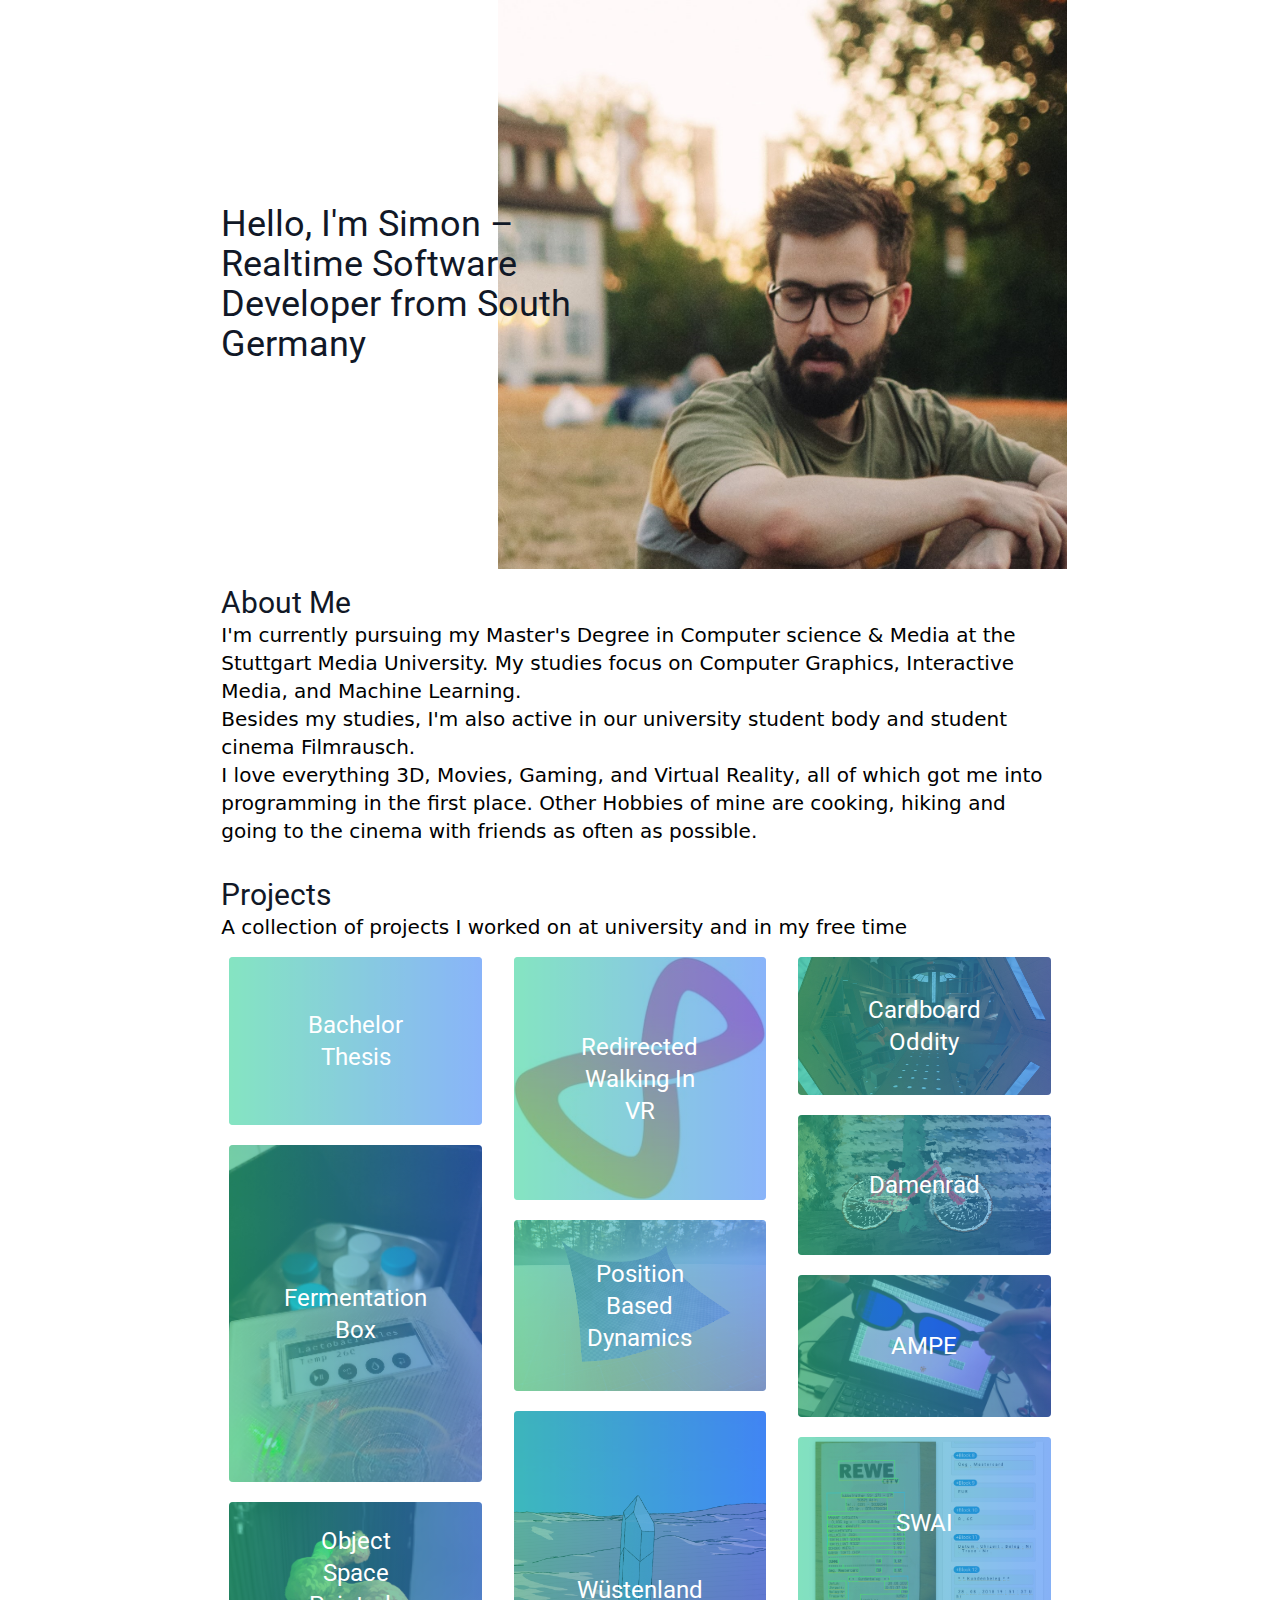
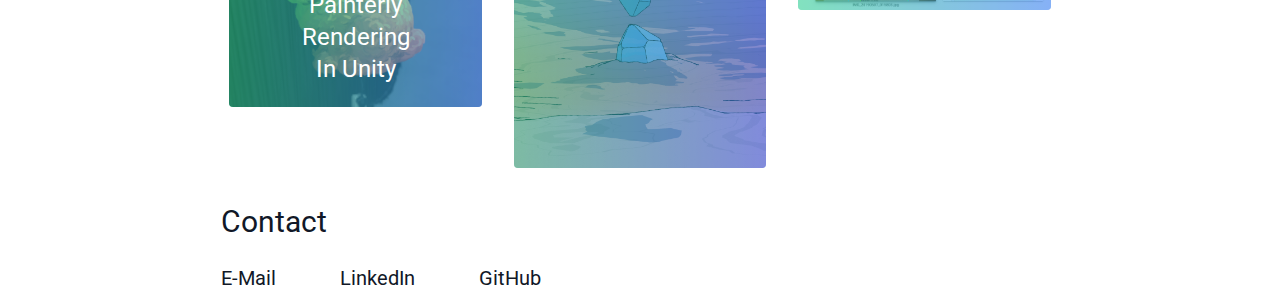
==== index.html @ 24025380 "Update Info" ====
<!DOCTYPE html><html lang=""><head><meta charset="utf-8"><meta http-equiv="X-UA-Compatible" content="IE=edge"><meta name="viewport" content="width=device-width,initial-scale=1"><link rel="icon" href="/favicon.ico"><link href="https://fonts.googleapis.com/css2?family=Roboto:wght@900&display=swap" rel="stylesheet"><title>Simon Haag</title><link href="/css/app.13a3b62d.css" rel="preload" as="style"><link href="/css/chunk-vendors.b22e993e.css" rel="preload" as="style"><link href="/js/app.491be4b0.js" rel="preload" as="script"><link href="/js/chunk-vendors.5cf7c560.js" rel="preload" as="script"><link href="/css/chunk-vendors.b22e993e.css" rel="stylesheet"><link href="/css/app.13a3b62d.css" rel="stylesheet"></head><body class="bg-white"><noscript><strong>I'm sorry but my site doesn't work properly without JavaScript enabled. Please enable it to continue.</strong></noscript><div class="bg-white" id="app"></div><script src="/js/chunk-vendors.5cf7c560.js"></script><script src="/js/app.491be4b0.js"></script></body></html>
---- css/app.13a3b62d.css ----
/*! tailwindcss v2.1.0 | MIT License | https://tailwindcss.com */

/*! modern-normalize v1.0.0 | MIT License | https://github.com/sindresorhus/modern-normalize */:root{-moz-tab-size:4;-o-tab-size:4;tab-size:4}html{line-height:1.15;-webkit-text-size-adjust:100%}body{margin:0;font-family:system-ui,-apple-system,Segoe UI,Roboto,Helvetica,Arial,sans-serif,Apple Color Emoji,Segoe UI Emoji}hr{height:0;color:inherit}abbr[title]{-webkit-text-decoration:underline dotted;text-decoration:underline dotted}b,strong{font-weight:bolder}code,kbd,pre,samp{font-family:ui-monospace,SFMono-Regular,Consolas,Liberation Mono,Menlo,monospace;font-size:1em}small{font-size:80%}sub,sup{font-size:75%;line-height:0;position:relative;vertical-align:baseline}sub{bottom:-.25em}sup{top:-.5em}table{text-indent:0;border-color:inherit}button,input,optgroup,select,textarea{font-family:inherit;font-size:100%;line-height:1.15;margin:0}button,select{text-transform:none}[type=button],button{-webkit-appearance:button}legend{padding:0}progress{vertical-align:baseline}summary{display:list-item}blockquote,dd,dl,figure,h1,h2,h3,h4,h5,h6,hr,p,pre{margin:0}button{background-color:transparent;background-image:none}button:focus{outline:1px dotted;outline:5px auto -webkit-focus-ring-color}fieldset,ol,ul{margin:0;padding:0}ol,ul{list-style:none}html{font-family:ui-sans-serif,system-ui,-apple-system,BlinkMacSystemFont,Segoe UI,Roboto,Helvetica Neue,Arial,Noto Sans,sans-serif,Apple Color Emoji,Segoe UI Emoji,Segoe UI Symbol,Noto Color Emoji;line-height:1.5}body{font-family:inherit;line-height:inherit}*,:after,:before{box-sizing:border-box;border-width:0;border-style:solid;border-color:#e5e7eb}hr{border-top-width:1px}img{border-style:solid}textarea{resize:vertical}input::-moz-placeholder,textarea::-moz-placeholder{opacity:1;color:#9ca3af}input:-ms-input-placeholder,textarea:-ms-input-placeholder{opacity:1;color:#9ca3af}input::placeholder,textarea::placeholder{opacity:1;color:#9ca3af}[role=button],button{cursor:pointer}table{border-collapse:collapse}h1,h2,h3,h4,h5,h6{font-size:inherit;font-weight:inherit}a{color:inherit;text-decoration:inherit}button,input,optgroup,select,textarea{padding:0;line-height:inherit;color:inherit}code,kbd,pre,samp{font-family:ui-monospace,SFMono-Regular,Menlo,Monaco,Consolas,Liberation Mono,Courier New,monospace}audio,canvas,embed,iframe,img,object,svg,video{display:block;vertical-align:middle}img,video{max-width:100%;height:auto}.container{width:100%}@media (min-width:640px){.container{max-width:640px}}@media (min-width:768px){.container{max-width:768px}}@media (min-width:1024px){.container{max-width:1024px}}@media (min-width:1280px){.container{max-width:1280px}}@media (min-width:1536px){.container{max-width:1536px}}.space-x-5>:not([hidden])~:not([hidden]){--tw-space-x-reverse:0;margin-right:calc(1.25rem*var(--tw-space-x-reverse));margin-left:calc(1.25rem*(1 - var(--tw-space-x-reverse)))}.bg-blue-600{--tw-bg-opacity:1;background-color:rgba(37,99,235,var(--tw-bg-opacity))}.bg-gradient-to-r{background-image:linear-gradient(90deg,var(--tw-gradient-stops))}.bg-gradient-to-br{background-image:linear-gradient(to bottom right,var(--tw-gradient-stops))}.from-green-400{--tw-gradient-from:#34d399;--tw-gradient-stops:var(--tw-gradient-from),var(--tw-gradient-to,rgba(52,211,153,0))}.from-blue-900{--tw-gradient-from:#1e3a8a;--tw-gradient-stops:var(--tw-gradient-from),var(--tw-gradient-to,rgba(30,58,138,0))}.to-gray-900{--tw-gradient-to:#111827}.to-blue-500{--tw-gradient-to:#3b82f6}.rounded{border-radius:.25rem}.rounded-md{border-radius:.375rem}.flex{display:flex}.table{display:table}.flex-row{flex-direction:row}.flex-col{flex-direction:column}.flex-wrap{flex-wrap:wrap}.place-content-center{place-content:center}.items-center{align-items:center}.self-center{align-self:center}.flex-1{flex:1 1 0%}.font-robot{font-family:Roboto}.font-medium{font-weight:500}.font-extrabold{font-weight:800}.h-1{height:.25rem}.h-auto{height:auto}.text-xl{font-size:1.25rem;line-height:1.75rem}.text-2xl{font-size:1.5rem;line-height:2rem}.text-3xl{font-size:1.875rem;line-height:2.25rem}.text-4xl{font-size:2.25rem;line-height:2.5rem}.mx-8{margin-left:2rem;margin-right:2rem}.mx-auto{margin-left:auto;margin-right:auto}.mr-8{margin-right:2rem}.mt-auto{margin-top:auto}.-ml-24{margin-left:-6rem}.object-cover{-o-object-fit:cover;object-fit:cover}.opacity-40{opacity:.4}.overflow-hidden{overflow:hidden}.overflow-y-scroll{overflow-y:scroll}.px-1{padding-left:.25rem;padding-right:.25rem}.px-2{padding-left:.5rem;padding-right:.5rem}.py-4{padding-top:1rem;padding-bottom:1rem}.px-4{padding-left:1rem;padding-right:1rem}.px-10{padding-left:2.5rem;padding-right:2.5rem}.py-16{padding-top:4rem;padding-bottom:4rem}.pt-0{padding-top:0}.pb-5{padding-bottom:1.25rem}.pt-6{padding-top:1.5rem}.absolute{position:absolute}.relative{position:relative}.left-0{left:0}.-bottom-1{bottom:-.25rem}*{--tw-shadow:0 0 transparent;--tw-ring-inset:var(--tw-empty,/*!*/ /*!*/);--tw-ring-offset-width:0px;--tw-ring-offset-color:#fff;--tw-ring-color:rgba(59,130,246,0.5);--tw-ring-offset-shadow:0 0 transparent;--tw-ring-shadow:0 0 transparent}.text-left{text-align:left}.text-center{text-align:center}.text-white{--tw-text-opacity:1;color:rgba(255,255,255,var(--tw-text-opacity))}.text-gray-900{--tw-text-opacity:1;color:rgba(17,24,39,var(--tw-text-opacity))}.w-0{width:0}.w-12{width:3rem}.w-4\/5{width:80%}.w-4\/6{width:66.666667%}.w-6\/12{width:50%}.w-full{width:100%}.w-max{width:-webkit-max-content;width:-moz-max-content;width:max-content}.transform{--tw-translate-x:0;--tw-translate-y:0;--tw-rotate:0;--tw-skew-x:0;--tw-skew-y:0;--tw-scale-x:1;--tw-scale-y:1;transform:translateX(var(--tw-translate-x)) translateY(var(--tw-translate-y)) rotate(var(--tw-rotate)) skewX(var(--tw-skew-x)) skewY(var(--tw-skew-y)) scaleX(var(--tw-scale-x)) scaleY(var(--tw-scale-y))}.hover\:scale-101:hover{--tw-scale-x:1.01;--tw-scale-y:1.01}.hover\:-translate-y-0:hover{--tw-translate-y:0px}.hover\:-translate-y-0\.5:hover{--tw-translate-y:-0.125rem}.transition-all{transition-property:all;transition-timing-function:cubic-bezier(.4,0,.2,1);transition-duration:.15s}.transition{transition-property:background-color,border-color,color,fill,stroke,opacity,box-shadow,transform,filter,-webkit-backdrop-filter;transition-property:background-color,border-color,color,fill,stroke,opacity,box-shadow,transform,filter,backdrop-filter;transition-property:background-color,border-color,color,fill,stroke,opacity,box-shadow,transform,filter,backdrop-filter,-webkit-backdrop-filter;transition-timing-function:cubic-bezier(.4,0,.2,1);transition-duration:.15s}.ease-in-out{transition-timing-function:cubic-bezier(.4,0,.2,1)}.duration-300{transition-duration:.3s}@-webkit-keyframes spin{to{transform:rotate(1turn)}}@keyframes spin{to{transform:rotate(1turn)}}@-webkit-keyframes ping{75%,to{transform:scale(2);opacity:0}}@keyframes ping{75%,to{transform:scale(2);opacity:0}}@-webkit-keyframes pulse{50%{opacity:.5}}@keyframes pulse{50%{opacity:.5}}@-webkit-keyframes bounce{0%,to{transform:translateY(-25%);-webkit-animation-timing-function:cubic-bezier(.8,0,1,1);animation-timing-function:cubic-bezier(.8,0,1,1)}50%{transform:none;-webkit-animation-timing-function:cubic-bezier(0,0,.2,1);animation-timing-function:cubic-bezier(0,0,.2,1)}}@keyframes bounce{0%,to{transform:translateY(-25%);-webkit-animation-timing-function:cubic-bezier(.8,0,1,1);animation-timing-function:cubic-bezier(.8,0,1,1)}50%{transform:none;-webkit-animation-timing-function:cubic-bezier(0,0,.2,1);animation-timing-function:cubic-bezier(0,0,.2,1)}}@media (min-width:640px){.sm\:w-2\/3{width:66.666667%}}@media (min-width:768px){.md\:px-10{padding-left:2.5rem;padding-right:2.5rem}.md\:w-3\/6{width:50%}}@media (min-width:1024px){.lg\:px-12{padding-left:3rem;padding-right:3rem}.lg\:w-1\/3{width:33.333333%}}@media (min-width:1280px){.xl\:flex-row{flex-direction:row}.xl\:overflow-hidden{overflow:hidden}.xl\:overflow-y-auto{overflow-y:auto}}.one:hover span:last-child{width:100%}
---- css/app.13a3b62d.css ----
/*! tailwindcss v2.1.0 | MIT License | https://tailwindcss.com */

/*! modern-normalize v1.0.0 | MIT License | https://github.com/sindresorhus/modern-normalize */:root{-moz-tab-size:4;-o-tab-size:4;tab-size:4}html{line-height:1.15;-webkit-text-size-adjust:100%}body{margin:0;font-family:system-ui,-apple-system,Segoe UI,Roboto,Helvetica,Arial,sans-serif,Apple Color Emoji,Segoe UI Emoji}hr{height:0;color:inherit}abbr[title]{-webkit-text-decoration:underline dotted;text-decoration:underline dotted}b,strong{font-weight:bolder}code,kbd,pre,samp{font-family:ui-monospace,SFMono-Regular,Consolas,Liberation Mono,Menlo,monospace;font-size:1em}small{font-size:80%}sub,sup{font-size:75%;line-height:0;position:relative;vertical-align:baseline}sub{bottom:-.25em}sup{top:-.5em}table{text-indent:0;border-color:inherit}button,input,optgroup,select,textarea{font-family:inherit;font-size:100%;line-height:1.15;margin:0}button,select{text-transform:none}[type=button],button{-webkit-appearance:button}legend{padding:0}progress{vertical-align:baseline}summary{display:list-item}blockquote,dd,dl,figure,h1,h2,h3,h4,h5,h6,hr,p,pre{margin:0}button{background-color:transparent;background-image:none}button:focus{outline:1px dotted;outline:5px auto -webkit-focus-ring-color}fieldset,ol,ul{margin:0;padding:0}ol,ul{list-style:none}html{font-family:ui-sans-serif,system-ui,-apple-system,BlinkMacSystemFont,Segoe UI,Roboto,Helvetica Neue,Arial,Noto Sans,sans-serif,Apple Color Emoji,Segoe UI Emoji,Segoe UI Symbol,Noto Color Emoji;line-height:1.5}body{font-family:inherit;line-height:inherit}*,:after,:before{box-sizing:border-box;border-width:0;border-style:solid;border-color:#e5e7eb}hr{border-top-width:1px}img{border-style:solid}textarea{resize:vertical}input::-moz-placeholder,textarea::-moz-placeholder{opacity:1;color:#9ca3af}input:-ms-input-placeholder,textarea:-ms-input-placeholder{opacity:1;color:#9ca3af}input::placeholder,textarea::placeholder{opacity:1;color:#9ca3af}[role=button],button{cursor:pointer}table{border-collapse:collapse}h1,h2,h3,h4,h5,h6{font-size:inherit;font-weight:inherit}a{color:inherit;text-decoration:inherit}button,input,optgroup,select,textarea{padding:0;line-height:inherit;color:inherit}code,kbd,pre,samp{font-family:ui-monospace,SFMono-Regular,Menlo,Monaco,Consolas,Liberation Mono,Courier New,monospace}audio,canvas,embed,iframe,img,object,svg,video{display:block;vertical-align:middle}img,video{max-width:100%;height:auto}.container{width:100%}@media (min-width:640px){.container{max-width:640px}}@media (min-width:768px){.container{max-width:768px}}@media (min-width:1024px){.container{max-width:1024px}}@media (min-width:1280px){.container{max-width:1280px}}@media (min-width:1536px){.container{max-width:1536px}}.space-x-5>:not([hidden])~:not([hidden]){--tw-space-x-reverse:0;margin-right:calc(1.25rem*var(--tw-space-x-reverse));margin-left:calc(1.25rem*(1 - var(--tw-space-x-reverse)))}.bg-blue-600{--tw-bg-opacity:1;background-color:rgba(37,99,235,var(--tw-bg-opacity))}.bg-gradient-to-r{background-image:linear-gradient(90deg,var(--tw-gradient-stops))}.bg-gradient-to-br{background-image:linear-gradient(to bottom right,var(--tw-gradient-stops))}.from-green-400{--tw-gradient-from:#34d399;--tw-gradient-stops:var(--tw-gradient-from),var(--tw-gradient-to,rgba(52,211,153,0))}.from-blue-900{--tw-gradient-from:#1e3a8a;--tw-gradient-stops:var(--tw-gradient-from),var(--tw-gradient-to,rgba(30,58,138,0))}.to-gray-900{--tw-gradient-to:#111827}.to-blue-500{--tw-gradient-to:#3b82f6}.rounded{border-radius:.25rem}.rounded-md{border-radius:.375rem}.flex{display:flex}.table{display:table}.flex-row{flex-direction:row}.flex-col{flex-direction:column}.flex-wrap{flex-wrap:wrap}.place-content-center{place-content:center}.items-center{align-items:center}.self-center{align-self:center}.flex-1{flex:1 1 0%}.font-robot{font-family:Roboto}.font-medium{font-weight:500}.font-extrabold{font-weight:800}.h-1{height:.25rem}.h-auto{height:auto}.text-xl{font-size:1.25rem;line-height:1.75rem}.text-2xl{font-size:1.5rem;line-height:2rem}.text-3xl{font-size:1.875rem;line-height:2.25rem}.text-4xl{font-size:2.25rem;line-height:2.5rem}.mx-8{margin-left:2rem;margin-right:2rem}.mx-auto{margin-left:auto;margin-right:auto}.mr-8{margin-right:2rem}.mt-auto{margin-top:auto}.-ml-24{margin-left:-6rem}.object-cover{-o-object-fit:cover;object-fit:cover}.opacity-40{opacity:.4}.overflow-hidden{overflow:hidden}.overflow-y-scroll{overflow-y:scroll}.px-1{padding-left:.25rem;padding-right:.25rem}.px-2{padding-left:.5rem;padding-right:.5rem}.py-4{padding-top:1rem;padding-bottom:1rem}.px-4{padding-left:1rem;padding-right:1rem}.px-10{padding-left:2.5rem;padding-right:2.5rem}.py-16{padding-top:4rem;padding-bottom:4rem}.pt-0{padding-top:0}.pb-5{padding-bottom:1.25rem}.pt-6{padding-top:1.5rem}.absolute{position:absolute}.relative{position:relative}.left-0{left:0}.-bottom-1{bottom:-.25rem}*{--tw-shadow:0 0 transparent;--tw-ring-inset:var(--tw-empty,/*!*/ /*!*/);--tw-ring-offset-width:0px;--tw-ring-offset-color:#fff;--tw-ring-color:rgba(59,130,246,0.5);--tw-ring-offset-shadow:0 0 transparent;--tw-ring-shadow:0 0 transparent}.text-left{text-align:left}.text-center{text-align:center}.text-white{--tw-text-opacity:1;color:rgba(255,255,255,var(--tw-text-opacity))}.text-gray-900{--tw-text-opacity:1;color:rgba(17,24,39,var(--tw-text-opacity))}.w-0{width:0}.w-12{width:3rem}.w-4\/5{width:80%}.w-4\/6{width:66.666667%}.w-6\/12{width:50%}.w-full{width:100%}.w-max{width:-webkit-max-content;width:-moz-max-content;width:max-content}.transform{--tw-translate-x:0;--tw-translate-y:0;--tw-rotate:0;--tw-skew-x:0;--tw-skew-y:0;--tw-scale-x:1;--tw-scale-y:1;transform:translateX(var(--tw-translate-x)) translateY(var(--tw-translate-y)) rotate(var(--tw-rotate)) skewX(var(--tw-skew-x)) skewY(var(--tw-skew-y)) scaleX(var(--tw-scale-x)) scaleY(var(--tw-scale-y))}.hover\:scale-101:hover{--tw-scale-x:1.01;--tw-scale-y:1.01}.hover\:-translate-y-0:hover{--tw-translate-y:0px}.hover\:-translate-y-0\.5:hover{--tw-translate-y:-0.125rem}.transition-all{transition-property:all;transition-timing-function:cubic-bezier(.4,0,.2,1);transition-duration:.15s}.transition{transition-property:background-color,border-color,color,fill,stroke,opacity,box-shadow,transform,filter,-webkit-backdrop-filter;transition-property:background-color,border-color,color,fill,stroke,opacity,box-shadow,transform,filter,backdrop-filter;transition-property:background-color,border-color,color,fill,stroke,opacity,box-shadow,transform,filter,backdrop-filter,-webkit-backdrop-filter;transition-timing-function:cubic-bezier(.4,0,.2,1);transition-duration:.15s}.ease-in-out{transition-timing-function:cubic-bezier(.4,0,.2,1)}.duration-300{transition-duration:.3s}@-webkit-keyframes spin{to{transform:rotate(1turn)}}@keyframes spin{to{transform:rotate(1turn)}}@-webkit-keyframes ping{75%,to{transform:scale(2);opacity:0}}@keyframes ping{75%,to{transform:scale(2);opacity:0}}@-webkit-keyframes pulse{50%{opacity:.5}}@keyframes pulse{50%{opacity:.5}}@-webkit-keyframes bounce{0%,to{transform:translateY(-25%);-webkit-animation-timing-function:cubic-bezier(.8,0,1,1);animation-timing-function:cubic-bezier(.8,0,1,1)}50%{transform:none;-webkit-animation-timing-function:cubic-bezier(0,0,.2,1);animation-timing-function:cubic-bezier(0,0,.2,1)}}@keyframes bounce{0%,to{transform:translateY(-25%);-webkit-animation-timing-function:cubic-bezier(.8,0,1,1);animation-timing-function:cubic-bezier(.8,0,1,1)}50%{transform:none;-webkit-animation-timing-function:cubic-bezier(0,0,.2,1);animation-timing-function:cubic-bezier(0,0,.2,1)}}@media (min-width:640px){.sm\:w-2\/3{width:66.666667%}}@media (min-width:768px){.md\:px-10{padding-left:2.5rem;padding-right:2.5rem}.md\:w-3\/6{width:50%}}@media (min-width:1024px){.lg\:px-12{padding-left:3rem;padding-right:3rem}.lg\:w-1\/3{width:33.333333%}}@media (min-width:1280px){.xl\:flex-row{flex-direction:row}.xl\:overflow-hidden{overflow:hidden}.xl\:overflow-y-auto{overflow-y:auto}}.one:hover span:last-child{width:100%}
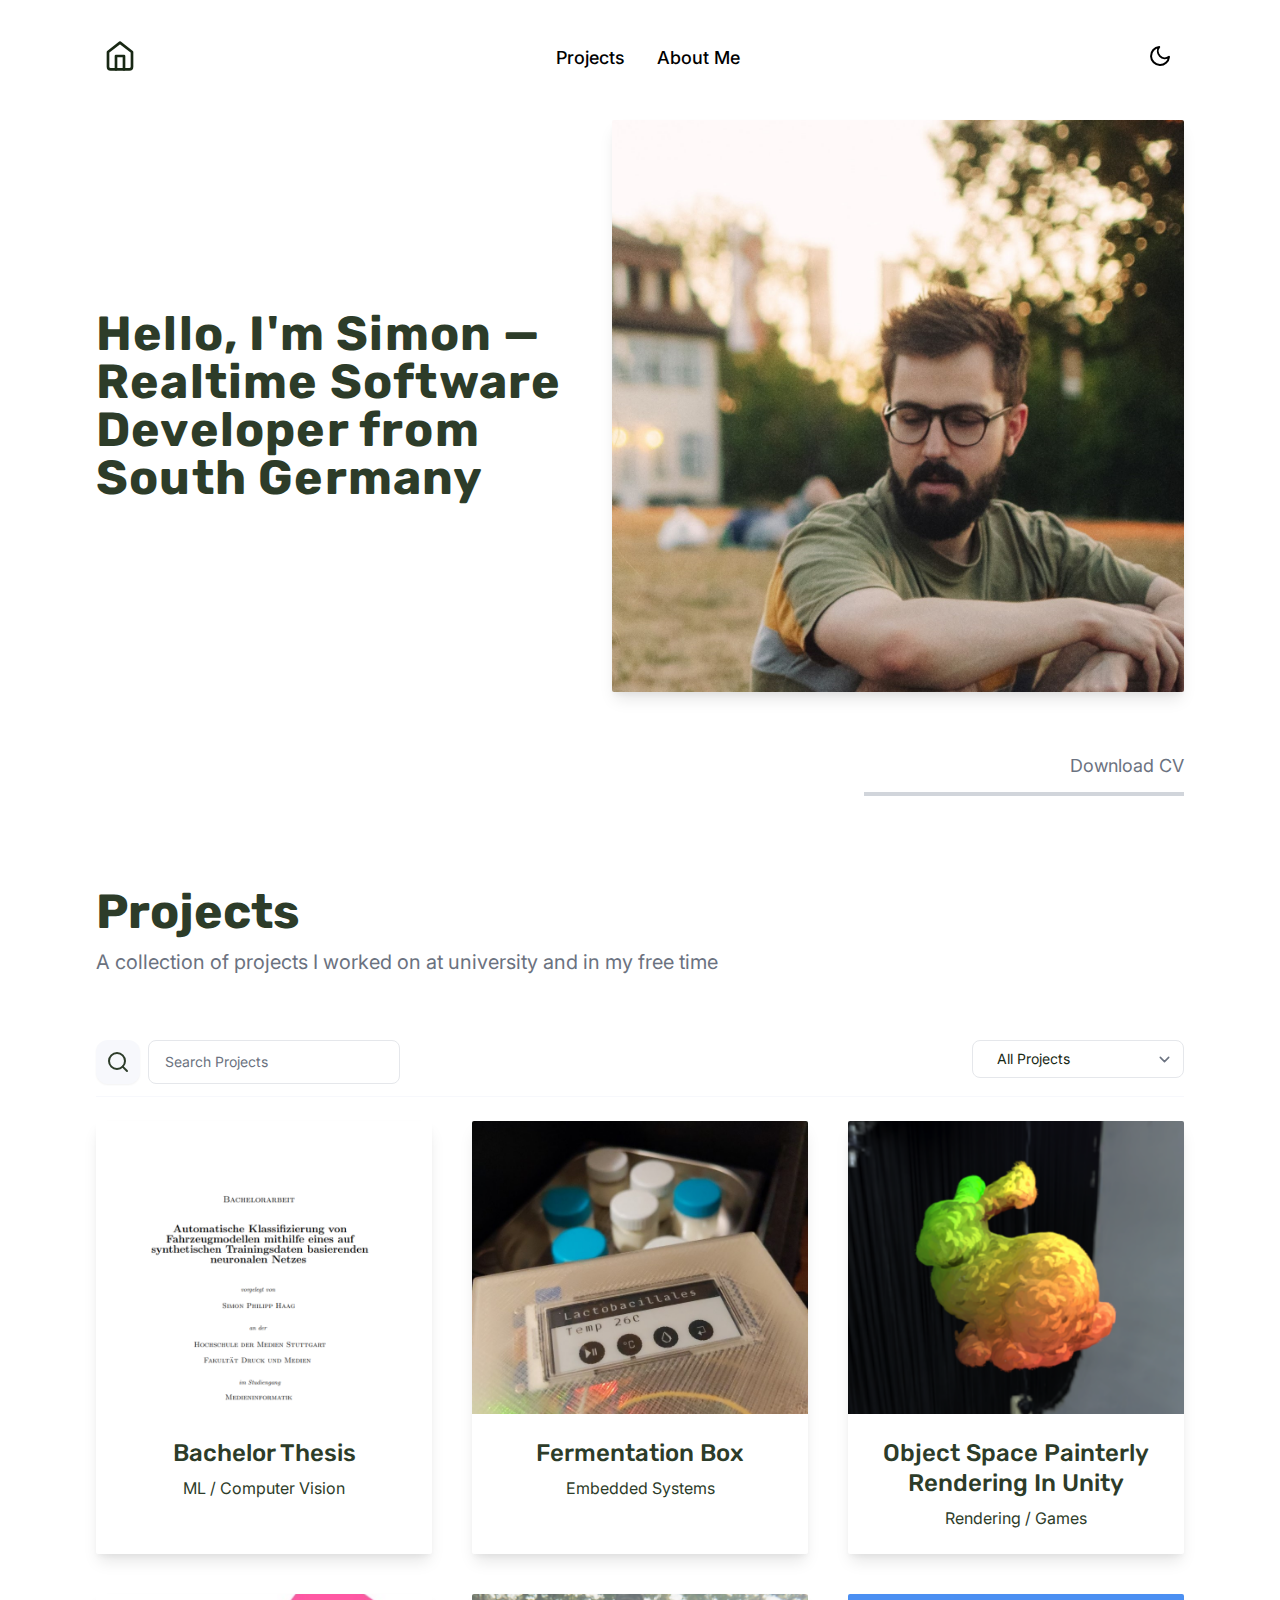
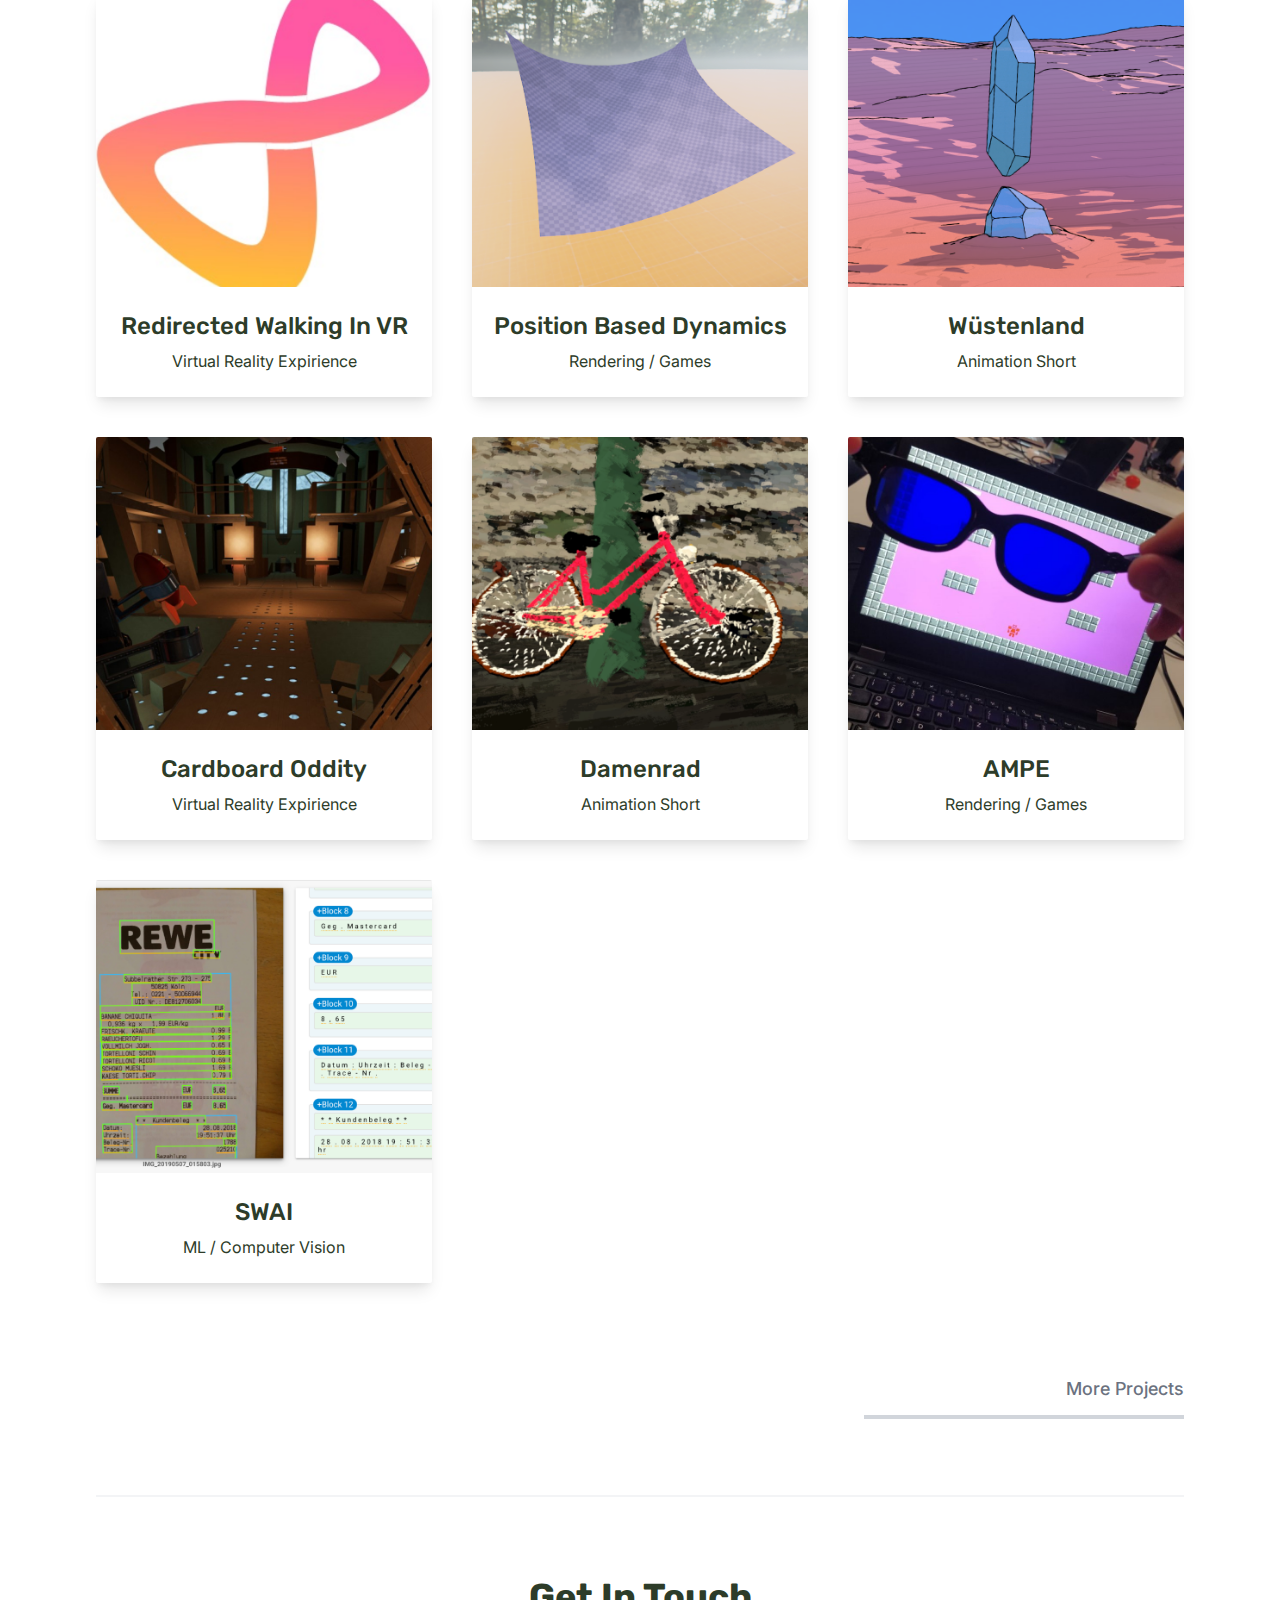
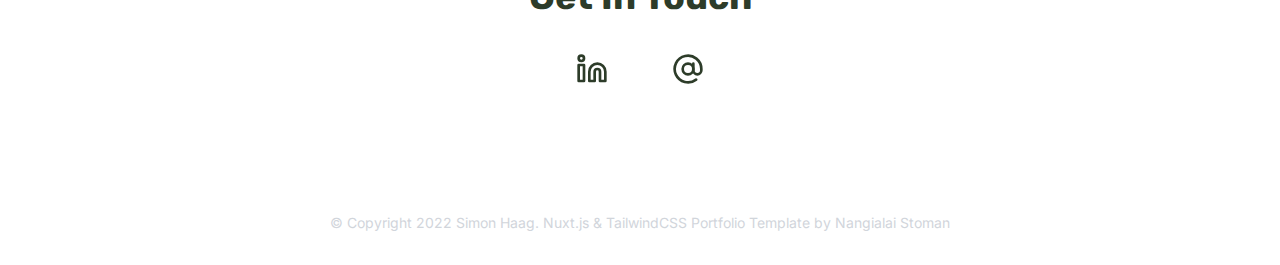
==== commit a7adcf52: "Update Page" ====
--- a/index.html
+++ b/index.html
@@ -1 +1,64 @@
-<!DOCTYPE html><html lang=""><head><meta charset="utf-8"><meta http-equiv="X-UA-Compatible" content="IE=edge"><meta name="viewport" content="width=device-width,initial-scale=1"><link rel="icon" href="/favicon.ico"><link href="https://fonts.googleapis.com/css2?family=Roboto:wght@900&display=swap" rel="stylesheet"><title>Simon Haag</title><link href="/css/app.13a3b62d.css" rel="preload" as="style"><link href="/css/chunk-vendors.b22e993e.css" rel="preload" as="style"><link href="/js/app.491be4b0.js" rel="preload" as="script"><link href="/js/chunk-vendors.5cf7c560.js" rel="preload" as="script"><link href="/css/chunk-vendors.b22e993e.css" rel="stylesheet"><link href="/css/app.13a3b62d.css" rel="stylesheet"></head><body class="bg-white"><noscript><strong>I'm sorry but my site doesn't work properly without JavaScript enabled. Please enable it to continue.</strong></noscript><div class="bg-white" id="app"></div><script src="/js/chunk-vendors.5cf7c560.js"></script><script src="/js/app.491be4b0.js"></script></body></html>+<!doctype html>
+<html data-n-head-ssr lang="en" data-n-head="%7B%22lang%22:%7B%22ssr%22:%22en%22%7D%7D">
+  <head>
+    <title>nuxtjs-tailwindcss-portfolio</title><meta data-n-head="ssr" charset="utf-8"><meta data-n-head="ssr" name="viewport" content="width=device-width,initial-scale=1"><meta data-n-head="ssr" data-hid="description" name="description" content=""><meta data-n-head="ssr" name="format-detection" content="telephone=no"><link data-n-head="ssr" rel="icon" type="image/x-icon" href="/favicon.png"><link data-n-head="ssr" rel="stylesheet" href="https://fonts.googleapis.com/css2?family=Inter:wght@400;600;700&family=Rubik:wght@300..900&display=swap"><link rel="preload" href="/_nuxt/2f467e0.js" as="script"><link rel="preload" href="/_nuxt/8eca3b3.js" as="script"><link rel="preload" href="/_nuxt/555068d.js" as="script"><link rel="preload" href="/_nuxt/e6dcb61.js" as="script"><link rel="preload" href="/_nuxt/3259202.js" as="script"><style data-vue-ssr-id="54b08540:0 a57b151a:0 1239d49d:0 5a6e7184:0 0b440fd6:0 206b4bb9:0 ce431ce6:0">/*! tailwindcss v2.2.19 | MIT License | https://tailwindcss.com*//*! modern-normalize v1.1.0 | MIT License | https://github.com/sindresorhus/modern-normalize */*,::after,::before{box-sizing:border-box}html{-moz-tab-size:4;-o-tab-size:4;tab-size:4}html{line-height:1.15;-webkit-text-size-adjust:100%}body{margin:0}body{font-family:system-ui,-apple-system,'Segoe UI',Roboto,Helvetica,Arial,sans-serif,'Apple Color Emoji','Segoe UI Emoji'}hr{height:0;color:inherit}abbr[title]{-webkit-text-decoration:underline dotted;text-decoration:underline dotted}b,strong{font-weight:bolder}code,kbd,pre,samp{font-family:ui-monospace,SFMono-Regular,Consolas,'Liberation Mono',Menlo,monospace;font-size:1em}small{font-size:80%}sub,sup{font-size:75%;line-height:0;position:relative;vertical-align:baseline}sub{bottom:-.25em}sup{top:-.5em}table{text-indent:0;border-color:inherit}button,input,optgroup,select,textarea{font-family:inherit;font-size:100%;line-height:1.15;margin:0}button,select{text-transform:none}[type=button],[type=submit],button{-webkit-appearance:button}legend{padding:0}progress{vertical-align:baseline}[type=search]{-webkit-appearance:textfield;outline-offset:-2px}summary{display:list-item}blockquote,dd,dl,figure,h1,h2,h3,h4,h5,h6,hr,p,pre{margin:0}button{background-color:transparent;background-image:none}fieldset{margin:0;padding:0}ol,ul{list-style:none;margin:0;padding:0}html{font-family:Inter,Sans-serif;line-height:1.5}body{font-family:inherit;line-height:inherit}*,::after,::before{box-sizing:border-box;border-width:0;border-style:solid;border-color:currentColor}hr{border-top-width:1px}img{border-style:solid}textarea{resize:vertical}input::-moz-placeholder,textarea::-moz-placeholder{opacity:1;color:#9ca3af}input:-ms-input-placeholder,textarea:-ms-input-placeholder{opacity:1;color:#9ca3af}input::placeholder,textarea::placeholder{opacity:1;color:#9ca3af}button{cursor:pointer}table{border-collapse:collapse}h1,h2,h3,h4,h5,h6{font-size:inherit;font-weight:inherit}a{color:inherit;text-decoration:inherit}button,input,optgroup,select,textarea{padding:0;line-height:inherit;color:inherit}code,kbd,pre,samp{font-family:ui-monospace,SFMono-Regular,Menlo,Monaco,Consolas,"Liberation Mono","Courier New",monospace}audio,canvas,embed,iframe,img,object,svg,video{display:block;vertical-align:middle}img,video{max-width:100%;height:auto}[hidden]{display:none}*,::after,::before{--tw-border-opacity:1;border-color:rgba(229,231,235,var(--tw-border-opacity))}[type=email],[type=search],[type=text],[type=time],[type=url],select,textarea{-webkit-appearance:none;-moz-appearance:none;appearance:none;background-color:#fff;border-color:#6b7280;border-width:1px;border-radius:0;padding-top:.5rem;padding-right:.75rem;padding-bottom:.5rem;padding-left:.75rem;font-size:1rem;line-height:1.5rem;--tw-shadow:0 0 #0000}[type=email]:focus,[type=search]:focus,[type=text]:focus,[type=time]:focus,[type=url]:focus,select:focus,textarea:focus{outline:2px solid transparent;outline-offset:2px;--tw-ring-inset:var(--tw-empty, );/*!*//*!*/--tw-ring-offset-width:0px;--tw-ring-offset-color:#fff;--tw-ring-color:#2563eb;--tw-ring-offset-shadow:var(--tw-ring-inset) 0 0 0 var(--tw-ring-offset-width) var(--tw-ring-offset-color);--tw-ring-shadow:var(--tw-ring-inset) 0 0 0 calc(1px + var(--tw-ring-offset-width)) var(--tw-ring-color);box-shadow:var(--tw-ring-offset-shadow),var(--tw-ring-shadow),var(--tw-shadow);border-color:#2563eb}input::-moz-placeholder,textarea::-moz-placeholder{color:#6b7280;opacity:1}input:-ms-input-placeholder,textarea:-ms-input-placeholder{color:#6b7280;opacity:1}input::placeholder,textarea::placeholder{color:#6b7280;opacity:1}select{background-image:url("data:image/svg+xml,%3csvg xmlns='http://www.w3.org/2000/svg' fill='none' viewBox='0 0 20 20'%3e%3cpath stroke='%236b7280' stroke-linecap='round' stroke-linejoin='round' stroke-width='1.5' d='M6 8l4 4 4-4'/%3e%3c/svg%3e");background-position:right .5rem center;background-repeat:no-repeat;background-size:1.5em 1.5em;padding-right:2.5rem;-webkit-print-color-adjust:exact;color-adjust:exact}.container{width:100%;padding-right:1rem;padding-left:1rem}@media (min-width:640px){.container{max-width:640px;padding-right:2rem;padding-left:2rem}}@media (min-width:768px){.container{max-width:768px}}@media (min-width:1024px){.container{max-width:1024px;padding-right:5rem;padding-left:5rem}}@media (min-width:1280px){.container{max-width:1280px;padding-right:6rem;padding-left:6rem}}@media (min-width:1536px){.container{max-width:1536px;padding-right:8rem;padding-left:8rem}}.static{position:static}.fixed{position:fixed}.absolute{position:absolute}.relative{position:relative}.inset-0{top:0;right:0;bottom:0;left:0}.-bottom-1{bottom:-.25rem}.left-0{left:0}.z-10{z-index:10}.z-20{z-index:20}.z-30{z-index:30}.m-0{margin:0}.m-4{margin:1rem}.mx-5{margin-left:1.25rem;margin-right:1.25rem}.mx-auto{margin-left:auto;margin-right:auto}.mt-1{margin-top:.25rem}.mt-2{margin-top:.5rem}.mt-5{margin-top:1.25rem}.mt-6{margin-top:1.5rem}.mt-7{margin-top:1.75rem}.mt-8{margin-top:2rem}.mt-10{margin-top:2.5rem}.mt-12{margin-top:3rem}.mt-14{margin-top:3.5rem}.mt-20{margin-top:5rem}.mr-4{margin-right:1rem}.mr-10{margin-right:2.5rem}.mb-2{margin-bottom:.5rem}.mb-3{margin-bottom:.75rem}.mb-4{margin-bottom:1rem}.mb-5{margin-bottom:1.25rem}.mb-6{margin-bottom:1.5rem}.mb-7{margin-bottom:1.75rem}.mb-8{margin-bottom:2rem}.mb-10{margin-bottom:2.5rem}.mb-12{margin-bottom:3rem}.mb-20{margin-bottom:5rem}.ml-2{margin-left:.5rem}.block{display:block}.flex{display:flex}.table{display:table}.grid{display:grid}.hidden{display:none}.h-1{height:.25rem}.h-4{height:1rem}.h-5{height:1.25rem}.h-6{height:1.5rem}.h-7{height:1.75rem}.h-8{height:2rem}.h-auto{height:auto}.h-full{height:100%}.max-h-screen{max-height:100vh}.w-0{width:0}.w-4{width:1rem}.w-5{width:1.25rem}.w-6{width:1.5rem}.w-7{width:1.75rem}.w-12{width:3rem}.w-64{width:16rem}.w-96{width:24rem}.w-1\/3{width:33.333333%}.w-2\/3{width:66.666667%}.w-6\/12{width:50%}.w-full{width:100%}.max-w-xs{max-width:20rem}.max-w-md{max-width:28rem}.max-w-xl{max-width:36rem}.max-w-screen-lg{max-width:1024px}.transform{--tw-translate-x:0;--tw-translate-y:0;--tw-rotate:0;--tw-skew-x:0;--tw-skew-y:0;--tw-scale-x:1;--tw-scale-y:1;transform:translateX(var(--tw-translate-x)) translateY(var(--tw-translate-y)) rotate(var(--tw-rotate)) skewX(var(--tw-skew-x)) skewY(var(--tw-skew-y)) scaleX(var(--tw-scale-x)) scaleY(var(--tw-scale-y))}@-webkit-keyframes spin{to{transform:rotate(360deg)}}@keyframes spin{to{transform:rotate(360deg)}}@-webkit-keyframes ping{100%,75%{transform:scale(2);opacity:0}}@keyframes ping{100%,75%{transform:scale(2);opacity:0}}@-webkit-keyframes pulse{50%{opacity:.5}}@keyframes pulse{50%{opacity:.5}}@-webkit-keyframes bounce{0%,100%{transform:translateY(-25%);-webkit-animation-timing-function:cubic-bezier(.8,0,1,1);animation-timing-function:cubic-bezier(.8,0,1,1)}50%{transform:none;-webkit-animation-timing-function:cubic-bezier(0,0,.2,1);animation-timing-function:cubic-bezier(0,0,.2,1)}}@keyframes bounce{0%,100%{transform:translateY(-25%);-webkit-animation-timing-function:cubic-bezier(.8,0,1,1);animation-timing-function:cubic-bezier(.8,0,1,1)}50%{transform:none;-webkit-animation-timing-function:cubic-bezier(0,0,.2,1);animation-timing-function:cubic-bezier(0,0,.2,1)}}.cursor-pointer{cursor:pointer}.grid-cols-1{grid-template-columns:repeat(1,minmax(0,1fr))}.grid-cols-2{grid-template-columns:repeat(2,minmax(0,1fr))}.flex-row{flex-direction:row}.flex-col{flex-direction:column}.items-center{align-items:center}.justify-end{justify-content:flex-end}.justify-center{justify-content:center}.justify-between{justify-content:space-between}.gap-0{gap:0}.gap-2{gap:.5rem}.gap-3{gap:.75rem}.gap-4{gap:1rem}.gap-10{gap:2.5rem}.overflow-y-hidden{overflow-y:hidden}.rounded-sm{border-radius:.125rem}.rounded-md{border-radius:.375rem}.rounded-lg{border-radius:.5rem}.rounded-xl{border-radius:.75rem}.rounded-2xl{border-radius:1rem}.rounded-t-sm{border-top-left-radius:.125rem;border-top-right-radius:.125rem}.border-0{border-width:0}.border{border-width:1px}.border-t-2{border-top-width:2px}.border-b{border-bottom-width:1px}.border-none{border-style:none}.border-gray-100{--tw-border-opacity:1;border-color:rgba(243,244,246,var(--tw-border-opacity))}.border-gray-200{--tw-border-opacity:1;border-color:rgba(229,231,235,var(--tw-border-opacity))}.border-primary-light{--tw-border-opacity:1;border-color:rgba(247,248,252,var(--tw-border-opacity))}.border-ternary-light{--tw-border-opacity:1;border-color:rgba(246,247,248,var(--tw-border-opacity))}.dark .dark\:border-secondary-dark{--tw-border-opacity:1;border-color:rgba(64,78,60,var(--tw-border-opacity))}.dark .dark\:border-ternary-dark{--tw-border-opacity:1;border-color:rgba(45,60,41,var(--tw-border-opacity))}.bg-black{--tw-bg-opacity:1;background-color:rgba(0,0,0,var(--tw-bg-opacity))}.bg-gray-300{--tw-bg-opacity:1;background-color:rgba(209,213,219,var(--tw-bg-opacity))}.bg-indigo-400{--tw-bg-opacity:1;background-color:rgba(129,140,248,var(--tw-bg-opacity))}.bg-indigo-500{--tw-bg-opacity:1;background-color:rgba(99,102,241,var(--tw-bg-opacity))}.bg-primary-light{--tw-bg-opacity:1;background-color:rgba(247,248,252,var(--tw-bg-opacity))}.bg-secondary-light{--tw-bg-opacity:1;background-color:rgba(255,255,255,var(--tw-bg-opacity))}.bg-ternary-light{--tw-bg-opacity:1;background-color:rgba(246,247,248,var(--tw-bg-opacity))}.bg-primary-oggy{--tw-bg-opacity:1;background-color:rgba(250,97,28,var(--tw-bg-opacity))}.bg-ligt-oggy{--tw-bg-opacity:1;background-color:rgba(255,129,28,var(--tw-bg-opacity))}.hover\:bg-indigo-500:hover{--tw-bg-opacity:1;background-color:rgba(99,102,241,var(--tw-bg-opacity))}.hover\:bg-indigo-600:hover{--tw-bg-opacity:1;background-color:rgba(79,70,229,var(--tw-bg-opacity))}.hover\:bg-primary-oggy:hover{--tw-bg-opacity:1;background-color:rgba(250,97,28,var(--tw-bg-opacity))}.dark .dark\:bg-ternary-light{--tw-bg-opacity:1;background-color:rgba(246,247,248,var(--tw-bg-opacity))}.dark .dark\:bg-primary-dark{--tw-bg-opacity:1;background-color:rgba(24,40,20,var(--tw-bg-opacity))}.dark .dark\:bg-secondary-dark{--tw-bg-opacity:1;background-color:rgba(64,78,60,var(--tw-bg-opacity))}.dark .dark\:bg-ternary-dark{--tw-bg-opacity:1;background-color:rgba(45,60,41,var(--tw-bg-opacity))}.bg-opacity-50{--tw-bg-opacity:0.5}.fill-current{fill:currentColor}.p-2{padding:.5rem}.p-4{padding:1rem}.p-5{padding:1.25rem}.p-6{padding:1.5rem}.p-2\.5{padding:.625rem}.px-2{padding-left:.5rem;padding-right:.5rem}.px-3{padding-left:.75rem;padding-right:.75rem}.px-4{padding-left:1rem;padding-right:1rem}.px-5{padding-left:1.25rem;padding-right:1.25rem}.px-6{padding-left:1.5rem;padding-right:1.5rem}.px-8{padding-left:2rem;padding-right:2rem}.px-10{padding-left:2.5rem;padding-right:2.5rem}.py-1{padding-top:.25rem;padding-bottom:.25rem}.py-2{padding-top:.5rem;padding-bottom:.5rem}.py-3{padding-top:.75rem;padding-bottom:.75rem}.py-4{padding-top:1rem;padding-bottom:1rem}.py-5{padding-top:1.25rem;padding-bottom:1.25rem}.py-6{padding-top:1.5rem;padding-bottom:1.5rem}.py-20{padding-top:5rem;padding-bottom:5rem}.py-1\.5{padding-top:.375rem;padding-bottom:.375rem}.py-2\.5{padding-top:.625rem;padding-bottom:.625rem}.pt-3{padding-top:.75rem}.pt-5{padding-top:1.25rem}.pt-10{padding-top:2.5rem}.pt-20{padding-top:5rem}.pr-1{padding-right:.25rem}.pr-2{padding-right:.5rem}.pr-3{padding-right:.75rem}.pb-3{padding-bottom:.75rem}.pb-4{padding-bottom:1rem}.pb-5{padding-bottom:1.25rem}.pb-8{padding-bottom:2rem}.pl-3{padding-left:.75rem}.pl-6{padding-left:1.5rem}.pl-8{padding-left:2rem}.text-left{text-align:left}.text-center{text-align:center}.text-right{text-align:right}.font-sans{font-family:Inter,Sans-serif}.font-display{font-family:Rubik}.text-sm{font-size:.875rem;line-height:1.25rem}.text-lg{font-size:1.125rem;line-height:1.75rem}.text-2xl{font-size:1.5rem;line-height:2rem}.text-3xl{font-size:1.875rem;line-height:2.25rem}.text-4xl{font-size:2.25rem;line-height:2.5rem}.font-normal{font-weight:400}.font-medium{font-weight:500}.font-semibold{font-weight:600}.font-bold{font-weight:700}.leading-none{line-height:1}.leading-tight{line-height:1.25}.leading-loose{line-height:2}.tracking-wide{letter-spacing:.025em}.tracking-wider{letter-spacing:.05em}.text-white{--tw-text-opacity:1;color:rgba(255,255,255,var(--tw-text-opacity))}.text-gray-300{--tw-text-opacity:1;color:rgba(209,213,219,var(--tw-text-opacity))}.text-gray-400{--tw-text-opacity:1;color:rgba(156,163,175,var(--tw-text-opacity))}.text-gray-500{--tw-text-opacity:1;color:rgba(107,114,128,var(--tw-text-opacity))}.text-primary-light{--tw-text-opacity:1;color:rgba(247,248,252,var(--tw-text-opacity))}.text-ternary-light{--tw-text-opacity:1;color:rgba(246,247,248,var(--tw-text-opacity))}.text-primary-dark{--tw-text-opacity:1;color:rgba(24,40,20,var(--tw-text-opacity))}.text-secondary-dark{--tw-text-opacity:1;color:rgba(64,78,60,var(--tw-text-opacity))}.text-ternary-dark{--tw-text-opacity:1;color:rgba(45,60,41,var(--tw-text-opacity))}.hover\:text-primary-dark:hover{--tw-text-opacity:1;color:rgba(24,40,20,var(--tw-text-opacity))}.hover\:text-primary-oggy:hover{--tw-text-opacity:1;color:rgba(250,97,28,var(--tw-text-opacity))}.hover\:text-ligt-oggy:hover{--tw-text-opacity:1;color:rgba(255,129,28,var(--tw-text-opacity))}.dark .dark\:text-gray-400{--tw-text-opacity:1;color:rgba(156,163,175,var(--tw-text-opacity))}.dark .dark\:text-primary-light{--tw-text-opacity:1;color:rgba(247,248,252,var(--tw-text-opacity))}.dark .dark\:text-secondary-light{--tw-text-opacity:1;color:rgba(255,255,255,var(--tw-text-opacity))}.dark .dark\:text-ternary-light{--tw-text-opacity:1;color:rgba(246,247,248,var(--tw-text-opacity))}.dark .dark\:hover\:text-primary-light:hover{--tw-text-opacity:1;color:rgba(247,248,252,var(--tw-text-opacity))}.dark .dark\:hover\:text-primary-oggy:hover{--tw-text-opacity:1;color:rgba(250,97,28,var(--tw-text-opacity))}.dark .dark\:hover\:text-ligt-oggy:hover{--tw-text-opacity:1;color:rgba(255,129,28,var(--tw-text-opacity))}.hover\:underline:hover{text-decoration:underline}*,::after,::before{--tw-shadow:0 0 #0000}.shadow-sm{--tw-shadow:0 1px 2px 0 rgba(0, 0, 0, 0.05);box-shadow:var(--tw-ring-offset-shadow,0 0 #0000),var(--tw-ring-shadow,0 0 #0000),var(--tw-shadow)}.shadow-lg{--tw-shadow:0 10px 15px -3px rgba(0, 0, 0, 0.1),0 4px 6px -2px rgba(0, 0, 0, 0.05);box-shadow:var(--tw-ring-offset-shadow,0 0 #0000),var(--tw-ring-shadow,0 0 #0000),var(--tw-shadow)}.shadow-xl{--tw-shadow:0 20px 25px -5px rgba(0, 0, 0, 0.1),0 10px 10px -5px rgba(0, 0, 0, 0.04);box-shadow:var(--tw-ring-offset-shadow,0 0 #0000),var(--tw-ring-shadow,0 0 #0000),var(--tw-shadow)}.hover\:shadow-xl:hover{--tw-shadow:0 20px 25px -5px rgba(0, 0, 0, 0.1),0 10px 10px -5px rgba(0, 0, 0, 0.04);box-shadow:var(--tw-ring-offset-shadow,0 0 #0000),var(--tw-ring-shadow,0 0 #0000),var(--tw-shadow)}.focus\:outline-none:focus{outline:2px solid transparent;outline-offset:2px}*,::after,::before{--tw-ring-inset:var(--tw-empty, );/*!*//*!*/--tw-ring-offset-width:0px;--tw-ring-offset-color:#fff;--tw-ring-color:rgba(59, 130, 246, 0.5);--tw-ring-offset-shadow:0 0 #0000;--tw-ring-shadow:0 0 #0000}.focus\:ring-1:focus{--tw-ring-offset-shadow:var(--tw-ring-inset) 0 0 0 var(--tw-ring-offset-width) var(--tw-ring-offset-color);--tw-ring-shadow:var(--tw-ring-inset) 0 0 0 calc(1px + var(--tw-ring-offset-width)) var(--tw-ring-color);box-shadow:var(--tw-ring-offset-shadow),var(--tw-ring-shadow),var(--tw-shadow,0 0 #0000)}.focus\:ring-indigo-900:focus{--tw-ring-opacity:1;--tw-ring-color:rgba(49, 46, 129, var(--tw-ring-opacity))}.focus\:ring-ternary-light:focus{--tw-ring-opacity:1;--tw-ring-color:rgba(246, 247, 248, var(--tw-ring-opacity))}.filter{--tw-blur:var(--tw-empty, );/*!*//*!*/--tw-brightness:var(--tw-empty, );/*!*//*!*/--tw-contrast:var(--tw-empty, );/*!*//*!*/--tw-grayscale:var(--tw-empty, );/*!*//*!*/--tw-hue-rotate:var(--tw-empty, );/*!*//*!*/--tw-invert:var(--tw-empty, );/*!*//*!*/--tw-saturate:var(--tw-empty, );/*!*//*!*/--tw-sepia:var(--tw-empty, );/*!*//*!*/--tw-drop-shadow:var(--tw-empty, );/*!*//*!*/filter:var(--tw-blur) var(--tw-brightness) var(--tw-contrast) var(--tw-grayscale) var(--tw-hue-rotate) var(--tw-invert) var(--tw-saturate) var(--tw-sepia) var(--tw-drop-shadow)}.transition-all{transition-property:all;transition-timing-function:cubic-bezier(.4,0,.2,1);transition-duration:150ms}.transition{transition-property:background-color,border-color,color,fill,stroke,opacity,box-shadow,transform,filter,-webkit-backdrop-filter;transition-property:background-color,border-color,color,fill,stroke,opacity,box-shadow,transform,filter,backdrop-filter;transition-property:background-color,border-color,color,fill,stroke,opacity,box-shadow,transform,filter,backdrop-filter,-webkit-backdrop-filter;transition-timing-function:cubic-bezier(.4,0,.2,1);transition-duration:150ms}@media (min-width:640px){.sm\:container{width:100%;padding-right:1rem;padding-left:1rem}@media (min-width:640px){.sm\:container{max-width:640px;padding-right:2rem;padding-left:2rem}}@media (min-width:768px){.sm\:container{max-width:768px}}@media (min-width:1024px){.sm\:container{max-width:1024px;padding-right:5rem;padding-left:5rem}}@media (min-width:1280px){.sm\:container{max-width:1280px;padding-right:6rem;padding-left:6rem}}@media (min-width:1536px){.sm\:container{max-width:1536px;padding-right:8rem;padding-left:8rem}}.sm\:mx-4{margin-left:1rem;margin-right:1rem}.sm\:mx-auto{margin-left:auto;margin-right:auto}.sm\:mt-0{margin-top:0}.sm\:mt-2{margin-top:.5rem}.sm\:mt-3{margin-top:.75rem}.sm\:mt-16{margin-top:4rem}.sm\:mt-20{margin-top:5rem}.sm\:mb-0{margin-bottom:0}.sm\:mb-28{margin-bottom:7rem}.sm\:ml-0{margin-left:0}.sm\:ml-4{margin-left:1rem}.sm\:block{display:block}.sm\:flex{display:flex}.sm\:hidden{display:none}.sm\:h-8{height:2rem}.sm\:w-8{width:2rem}.sm\:w-1\/2{width:50%}.sm\:w-1\/3{width:33.333333%}.sm\:w-2\/3{width:66.666667%}.sm\:w-1\/4{width:25%}.sm\:w-3\/4{width:75%}.sm\:w-full{width:100%}.sm\:grid-cols-3{grid-template-columns:repeat(3,minmax(0,1fr))}.sm\:grid-cols-4{grid-template-columns:repeat(4,minmax(0,1fr))}.sm\:flex-row{flex-direction:row}.sm\:items-center{align-items:center}.sm\:justify-between{justify-content:space-between}.sm\:gap-8{gap:2rem}.sm\:gap-10{gap:2.5rem}.sm\:rounded-lg{border-radius:.5rem}.sm\:border-t-0{border-top-width:0}.sm\:p-0{padding:0}.sm\:p-4{padding:1rem}.sm\:p-10{padding:2.5rem}.sm\:px-0{padding-left:0;padding-right:0}.sm\:px-3{padding-left:.75rem;padding-right:.75rem}.sm\:px-4{padding-left:1rem;padding-right:1rem}.sm\:px-6{padding-left:1.5rem;padding-right:1.5rem}.sm\:py-2{padding-top:.5rem;padding-bottom:.5rem}.sm\:py-3{padding-top:.75rem;padding-bottom:.75rem}.sm\:py-10{padding-top:2.5rem;padding-bottom:2.5rem}.sm\:py-2\.5{padding-top:.625rem;padding-bottom:.625rem}.sm\:pt-2{padding-top:.5rem}.sm\:pt-24{padding-top:6rem}.sm\:pb-1{padding-bottom:.25rem}.sm\:text-lg{font-size:1.125rem;line-height:1.75rem}.sm\:text-xl{font-size:1.25rem;line-height:1.75rem}.sm\:text-4xl{font-size:2.25rem;line-height:2.5rem}.sm\:text-5xl{font-size:3rem;line-height:1}.sm\:font-medium{font-weight:500}.sm\:font-bold{font-weight:700}.sm\:shadow-none{--tw-shadow:0 0 #0000;box-shadow:var(--tw-ring-offset-shadow,0 0 #0000),var(--tw-ring-shadow,0 0 #0000),var(--tw-shadow)}}@media (min-width:768px){.md\:max-w-xl{max-width:36rem}.md\:flex-row{flex-direction:row}.md\:text-2xl{font-size:1.5rem;line-height:2rem}}@media (min-width:1024px){.lg\:max-w-xl{max-width:36rem}}@media (min-width:1280px){.xl\:max-w-xl{max-width:36rem}.xl\:max-w-screen-xl{max-width:1280px}}.nuxt-progress{position:fixed;top:0;left:0;right:0;height:2px;width:0;opacity:1;transition:width .1s,opacity .4s;background-color:#000;z-index:999999}.nuxt-progress.nuxt-progress-notransition{transition:none}.nuxt-progress-failed{background-color:red}.vue-back-to-top{--tw-bg-opacity:1;background-color:rgba(99,102,241,var(--tw-bg-opacity))}.vue-back-to-top:hover{--tw-bg-opacity:1;background-color:rgba(79,70,229,var(--tw-bg-opacity))}.vue-back-to-top{padding:.5rem;--tw-text-opacity:1;color:rgba(255,255,255,var(--tw-text-opacity))}@media (min-width:640px){.vue-back-to-top{padding:1rem}}.vue-back-to-top{border-radius:50%;font-size:22px;line-height:22px}.fade-enter-active{-webkit-animation:coming .4s;animation:coming .4s;-webkit-animation-delay:.2s;animation-delay:.2s;opacity:0}.fade-leave-active{-webkit-animation:going .4s;animation:going .4s}@-webkit-keyframes going{0%{transform:translateX(0)}to{transform:translateX(-10px);opacity:0}}@keyframes going{0%{transform:translateX(0)}to{transform:translateX(-10px);opacity:0}}@-webkit-keyframes coming{0%{transform:translateX(-10px);opacity:0}to{transform:translateX(0);opacity:1}}@keyframes coming{0%{transform:translateX(-10px);opacity:0}to{transform:translateX(0);opacity:1}}#nav .nuxt-link-active,#nav .nuxt-link-exact-active{--tw-text-opacity:1;color:rgba(255,129,28,var(--tw-text-opacity))}#nav .nuxt-link-active,#nav .nuxt-link-exact-active{font-weight:500}.modal-body{max-height:500px}.bg-gray-800-opacity{background-color:rgba(45,55,72,.3137254901960784)}@media screen and (max-width:768px){.modal-body{max-height:400px}}.fade-up-down-enter-active,.fade-up-down-leave-active{transition:all .3s ease}.fade-up-down-enter,.fade-up-down-leave-to{transform:translateY(10%);opacity:0}.fade-enter-active{-webkit-transition:opacity 2s}.fade-enter-active,.fade-leave-active{transition:opacity .3s}.fade-enter,.fade-leave-to{opacity:0}.one:hover span:last-child{width:100%}.one:hover span:last-child{width:100%}</style><link rel="preload" href="/_nuxt/static/1641469098/state.js" as="script"><link rel="preload" href="/_nuxt/static/1641469098/payload.js" as="script"><link rel="preload" href="/_nuxt/static/1641469098/manifest.js" as="script">
+  </head>
+  <body>
+    <script data-n-head="ssr" data-hid="nuxt-color-mode-script" data-pbody="true">!function(){"use strict";var t=window,e=document,s=e.documentElement,a=["dark","light"],o=window.localStorage.getItem("nuxt-color-mode")||"system",c="system"===o?n():o,e=e.body.getAttribute("data-color-mode-forced");function r(e){e=""+e;s.classList?s.classList.add(e):s.className+=" "+e}function l(e){return t.matchMedia("(prefers-color-scheme"+e+")")}function n(){if(t.matchMedia&&"not all"!==l("").media)for(var e of a)if(l(":"+e).matches)return e;return"light"}r(c=e?e:c),t.__NUXT_COLOR_MODE__={preference:o,value:c,getColorScheme:n,addClass:r,removeClass:function(e){e=""+e;s.classList?s.classList.remove(e):s.className=s.className.replace(new RegExp(e,"g"),"")}}}()</script><div data-server-rendered="true" id="__nuxt"><!----><div id="__layout"><div class="bg-secondary-light dark:bg-primary-dark"><nav id="nav" class="sm:container sm:mx-auto"><div class="z-10 max-w-screen-lg xl:max-w-screen-xl block sm:flex sm:justify-between sm:items-center py-6"><div class="flex justify-between items-center px-6 sm:px-0"><div class="px-2"><a href="/" aria-current="page" class="nuxt-link-exact-active nuxt-link-active"><i data-feather="home" class="dark:text-ternary-light text-primary-dark hover:text-primary-oggy dark:hover:text-primary-oggy sm:w-8 h-8 sm:h-8"></i></a></div> <button class="sm:hidden px-2 py-1.5 sm:px-3 sm:py-2 cursor-pointer"><i class="text-liText-ternary-dark hover:text-primary-oggy dark:text-liText-ternary-light dark:hover:text-liBorder-primary-light w-5"><svg xmlns="http://www.w3.org/2000/svg" width="24" height="24" viewBox="0 0 24 24" fill="none" stroke="currentColor" stroke-width="2" stroke-linecap="round" stroke-linejoin="round" class="feather feather-moon"><path d="M21 12.79A9 9 0 1 1 11.21 3 7 7 0 0 0 21 12.79z"></path></svg></i></button> <div class="sm:hidden"><button type="buttom" aria-label="Humberger Menu" class="focus:outline-none px-2"><svg xmlns="http://www.w3.org/2000/svg" viewBox="0 0 24 24" class="h-7 w-7 mt-1 fill-current text-secondary-dark dark:text-ternary-light"><!----> <path fill-rule="evenodd" d="M4 5h16a1 1 0 0 1 0 2H4a1 1 0 1 1 0-2zm0 6h16a1 1 0 0 1 0 2H4a1 1 0 0 1 0-2zm0 6h16a1 1 0 0 1 0 2H4a1 1 0 0 1 0-2z"></path></svg></button></div></div> <div class="m-0 sm:ml-4 mt-5 sm:mt-3 sm:flex p-5 sm:p-0 justify-center items-center shadow-lg sm:shadow-none hidden"><a href="/projects" aria-label="Projects" class="block text-left text-lg font-medium text-ternary-dark-dark dark:text-ternary-light hover:text-primary-oggy dark:hover:text-primary-oggy sm:mx-4 mb-2 sm:py-2">Projects</a> <a href="/about" aria-label="About Me" class="block text-left text-lg font-medium text-ternary-dark-dark dark:text-ternary-light hover:text-primary-oggy dark:hover:text-primary-oggy sm:mx-4 mb-2 sm:py-2 border-t-2 pt-3 sm:pt-2 sm:border-t-0 border-primary-light dark:border-secondary-dark">About Me</a></div> <div class="hidden sm:flex justify-between items-center flex-col md:flex-row"><button class="px-3 py-2 cursor-pointer"><i class="text-liText-ternary-dark hover:text-primary-oggy dark:text-liText-ternary-light dark:hover:text-liBorder-primary-light w-5"><svg xmlns="http://www.w3.org/2000/svg" width="24" height="24" viewBox="0 0 24 24" fill="none" stroke="currentColor" stroke-width="2" stroke-linecap="round" stroke-linejoin="round" class="feather feather-moon"><path d="M21 12.79A9 9 0 1 1 11.21 3 7 7 0 0 0 21 12.79z"></path></svg></i></button></div></div> <div aria-modal="Hire Me Modal" class="fixed inset-0 z-30" style="display:none"><div class="bg-filter bg-black bg-opacity-50 fixed inset-0 w-full h-full z-20" style="display:none"></div> <main class="flex flex-col items-center justify-center h-full w-full"><div class="modal-wrapper flex items-center z-30" style="display:none"><div class="modal max-w-md mx-5 xl:max-w-xl lg:max-w-xl md:max-w-xl bg-secondary-light dark:bg-primary-dark max-h-screen shadow-lg flex-row rounded-xl relative"><div class="modal-header flex justify-between gap-10 pt-5 pr-3 pb-5 pl-8 border-b border-ternary-light dark:border-ternary-dark"><h5 class="text-primary-dark dark:text-primary-light text-lg md:text-2xl">
+                What project are you looking for?
+              </h5> <button class="pr-2 font-bold text-primary-dark dark:text-primary-light"><i data-feather="x" class="w-12"></i></button></div> <div class="modal-body p-5 w-full h-full"><form class="max-w-xl m-4 text-left"><div><input id="name" name="name" required placeholder="Name" aria-label="Name" class="w-full px-5 py-2 border-1 border-gray-200 dark:border-secondary-dark rounded-lg text-md dark:font-medium bg-secondary-light dark:bg-ternary-dark text-primary-dark dark:text-ternary-light"></div> <div class="mt-6"><input id="email" name="email" required placeholder="Email" aria-label="Email" class="w-full px-5 py-2 border-1 border-gray-200 dark:border-secondary-dark rounded-lg text-md dark:font-medium bg-secondary-light dark:bg-ternary-dark text-primary-dark dark:text-ternary-light"></div> <div class="mt-6"><select id="subject" name="subject" type="text" required aria-label="Project Category" class="w-full px-5 py-2 border-1 border-gray-200 dark:border-secondary-dark rounded-lg text-md dark:font-medium bg-secondary-light dark:bg-ternary-dark text-primary-dark dark:text-ternary-light"><option value="web">
+                      Web Application
+                    </option><option value="mobile">
+                      Mobile Applicaiton
+                    </option><option value="ui-ux">
+                      UI/UX Design
+                    </option><option value="branding">
+                      Branding
+                    </option></select></div> <div class="mt-6"><textarea id="message" name="message" cols="14" rows="6" aria-label="Details" placeholder="Project description" class="w-full px-5 py-2 border-1 border-gray-200 dark:border-secondary-dark rounded-lg text-md dark:font-medium bg-secondary-light dark:bg-ternary-dark text-primary-dark dark:text-ternary-light"></textarea></div> <div class="mt-6 pb-4 sm:pb-1"><button type="submit" aria-label="Submit Request" class="px-4 sm:px-6 py-2 sm:py-2.5 text-white font-normal sm:font-medium bg-indigo-500 hover:bg-indigo-600 rounded-md sm:rounded-lg focus:ring-1 focus:ring-indigo-900">
+                    Send Request
+                  </button></div></form></div> <div class="modal-footer mt-2 sm:mt-0 py-5 px-8 border0-t text-right"><button aria-label="Close Modal" class="px-4 sm:px-6 py-2 bg-indigo-400 hover:bg-indigo-500 rounded-md sm:rounded-lg font-normal sm:font-bold text-primary-light focus:ring-1 focus:ring-indigo-900">
+                Close
+              </button></div></div></div></main></div></nav> <div class="container mx-auto" data-v-96424398><div data-v-febfca68 data-v-96424398><section class="flex flex-col sm:justify-between items-center sm:flex-row mx-auto mt-12 sm:mt-2" data-v-febfca68><div class="relative py-4" data-v-febfca68><h1 class="font-display font-bold tracking-wide dark:text-ternary-light text-ternary-dark text-3xl sm:text-5xl text-left" data-v-febfca68>
+      Hello, I'm Simon —<br data-v-febfca68>Realtime Software Developer from South
+      Germany
+    </h1></div> <div class="h-auto relative sm:ml-0 sm:mt-0 mt-8" data-v-febfca68><img src="/_nuxt/img/me.cab6fb3.jpg" class="sm:w-full w-2/3 mx-auto rounded-sm shadow-lg" data-v-febfca68></div></section> <div class="flex justify-end w-full" data-v-febfca68><a href="/Haag-Resume.pdf" download aria-label="Download Resume" class="flex justify-end w-1/3 max-w-xs mt-12 mb-6 sm:mb-0 text-lg py-2.5 sm:py-3 text-gray-500 dark:text-ternary-light relative one" data-v-febfca68><span class="text-sm sm:text-lg" data-v-febfca68>Download CV</span> <span class="absolute -bottom-1 left-0 w-full transition-all h-1 bg-gray-300 dark:bg-ternary-light" data-v-febfca68></span> <span class="absolute -bottom-1 left-0 w-0 transition-all h-1 bg-primary-oggy" data-v-febfca68></span></a></div></div> <div class="pt-10 sm:pt-24" data-v-f0472dcc data-v-96424398><div class="text-left" data-v-f0472dcc><p class="text-2xl sm:text-5xl font-display font-bold mb-3 text-ternary-dark dark:text-ternary-light" data-v-f0472dcc>
+      Projects
+    </p> <p class="text-lg sm:text-xl text-gray-500 dark:text-ternary-light" data-v-f0472dcc>
+      A collection of projects I worked on at university and in my free time
+    </p></div> <div class="mt-10 sm:mt-16" data-v-f0472dcc><div class="flex justify-between border-b border-primary-light dark:border-secondary-dark pb-3 gap-3" data-v-f0472dcc><div class="flex justify-between gap-2" data-v-f0472dcc><span class="hidden sm:block bg-primary-light dark:bg-ternary-dark p-2.5 shadow-sm rounded-xl" data-v-f0472dcc><i data-feather="search" class="text-ternary-dark dark:text-ternary-light" data-v-f0472dcc></i></span> <input id="name" name="name" type="search" required placeholder="Search Projects" aria-label="Name" class="pl-3 pr-1 sm:px-4 py-2 border-1 border-gray-200 dark:border-secondary-dark rounded-lg text-sm sm:text-md bg-secondary-light dark:bg-ternary-dark text-primary-dark dark:text-ternary-light" data-v-f0472dcc></div> <div data-v-67695154 data-v-f0472dcc><select name="projects" id="projects" class="px-4 sm:px-6 py-2 border-1 border-gray-200 dark:border-secondary-dark rounded-lg text-sm sm:text-md dark:font-medium bg-secondary-light dark:bg-ternary-dark text-primary-dark dark:text-ternary-light" data-v-67695154><option value class="text-sm sm:text-md" data-v-67695154>All Projects</option> <option value="ML / Computer Vision" class="text-normal sm:text-md" data-v-67695154>
+      ML / Computer Vision
+    </option><option value="Embedded Systems" class="text-normal sm:text-md" data-v-67695154>
+      Embedded Systems
+    </option><option value="Rendering / Games" class="text-normal sm:text-md" data-v-67695154>
+      Rendering / Games
+    </option><option value="Virtual Reality Expirience" class="text-normal sm:text-md" data-v-67695154>
+      Virtual Reality Expirience
+    </option><option value="Animation Short" class="text-normal sm:text-md" data-v-67695154>
+      Animation Short
+    </option></select></div></div></div> <div class="grid grid-cols-1 sm:grid-cols-3 mt-6 sm:gap-10" data-v-f0472dcc><div aria-label="Single Project" class="rounded-sm shadow-lg hover:shadow-xl cursor-pointer mb-10 sm:mb-0 bg-secondary-light dark:bg-ternary-dark" data-v-f0472dcc><a href="/projects/260d1271-f1f2-4bc9-a5eb-05a89c8cccdb" data-v-f0472dcc><div data-v-f0472dcc><img src="images/bachelor.png" alt="Bachelor Thesis" class="rounded-t-sm border-none" data-v-f0472dcc></div> <div class="text-center px-4 py-6" data-v-f0472dcc><p class="text-2xl text-ternary-dark dark:text-ternary-light font-display font-medium leading-tight mb-2" data-v-f0472dcc>
+            Bachelor Thesis
+          </p> <span class="text-ternary-dark dark:text-ternary-light" data-v-f0472dcc>ML / Computer Vision</span></div></a></div><div aria-label="Single Project" class="rounded-sm shadow-lg hover:shadow-xl cursor-pointer mb-10 sm:mb-0 bg-secondary-light dark:bg-ternary-dark" data-v-f0472dcc><a href="/projects/260d1271-f1f2-4bc9-a5eb-05a89c8cccdc" data-v-f0472dcc><div data-v-f0472dcc><img src="images/ferm.jpg" alt="Fermentation Box" class="rounded-t-sm border-none" data-v-f0472dcc></div> <div class="text-center px-4 py-6" data-v-f0472dcc><p class="text-2xl text-ternary-dark dark:text-ternary-light font-display font-medium leading-tight mb-2" data-v-f0472dcc>
+            Fermentation Box
+          </p> <span class="text-ternary-dark dark:text-ternary-light" data-v-f0472dcc>Embedded Systems</span></div></a></div><div aria-label="Single Project" class="rounded-sm shadow-lg hover:shadow-xl cursor-pointer mb-10 sm:mb-0 bg-secondary-light dark:bg-ternary-dark" data-v-f0472dcc><a href="/projects/260d1271-f1f2-4bc9-a5eb-05a89c8cccdy" data-v-f0472dcc><div data-v-f0472dcc><img src="images/paint.png" alt="Object Space Painterly Rendering In Unity" class="rounded-t-sm border-none" data-v-f0472dcc></div> <div class="text-center px-4 py-6" data-v-f0472dcc><p class="text-2xl text-ternary-dark dark:text-ternary-light font-display font-medium leading-tight mb-2" data-v-f0472dcc>
+            Object Space Painterly Rendering In Unity
+          </p> <span class="text-ternary-dark dark:text-ternary-light" data-v-f0472dcc>Rendering / Games</span></div></a></div><div aria-label="Single Project" class="rounded-sm shadow-lg hover:shadow-xl cursor-pointer mb-10 sm:mb-0 bg-secondary-light dark:bg-ternary-dark" data-v-f0472dcc><a href="/projects/260d1271-f1f2-4bc9-a5eb-05a89c8ccc99" data-v-f0472dcc><div data-v-f0472dcc><img src="images/image5rdw.png" alt="Redirected Walking In VR" class="rounded-t-sm border-none" data-v-f0472dcc></div> <div class="text-center px-4 py-6" data-v-f0472dcc><p class="text-2xl text-ternary-dark dark:text-ternary-light font-display font-medium leading-tight mb-2" data-v-f0472dcc>
+            Redirected Walking In VR
+          </p> <span class="text-ternary-dark dark:text-ternary-light" data-v-f0472dcc>Virtual Reality Expirience</span></div></a></div><div aria-label="Single Project" class="rounded-sm shadow-lg hover:shadow-xl cursor-pointer mb-10 sm:mb-0 bg-secondary-light dark:bg-ternary-dark" data-v-f0472dcc><a href="/projects/260d1271-f1f2-4bc9-a5eb-05a89c8cccdm" data-v-f0472dcc><div data-v-f0472dcc><img src="images/pbd.png" alt="Position Based Dynamics" class="rounded-t-sm border-none" data-v-f0472dcc></div> <div class="text-center px-4 py-6" data-v-f0472dcc><p class="text-2xl text-ternary-dark dark:text-ternary-light font-display font-medium leading-tight mb-2" data-v-f0472dcc>
+            Position Based Dynamics
+          </p> <span class="text-ternary-dark dark:text-ternary-light" data-v-f0472dcc>Rendering / Games</span></div></a></div><div aria-label="Single Project" class="rounded-sm shadow-lg hover:shadow-xl cursor-pointer mb-10 sm:mb-0 bg-secondary-light dark:bg-ternary-dark" data-v-f0472dcc><a href="/projects/260d1271-f1f2-4bc9-a5eb-05a89c8cccbb" data-v-f0472dcc><div data-v-f0472dcc><img src="images/land.png" alt="Wüstenland" class="rounded-t-sm border-none" data-v-f0472dcc></div> <div class="text-center px-4 py-6" data-v-f0472dcc><p class="text-2xl text-ternary-dark dark:text-ternary-light font-display font-medium leading-tight mb-2" data-v-f0472dcc>
+            Wüstenland
+          </p> <span class="text-ternary-dark dark:text-ternary-light" data-v-f0472dcc>Animation Short</span></div></a></div><div aria-label="Single Project" class="rounded-sm shadow-lg hover:shadow-xl cursor-pointer mb-10 sm:mb-0 bg-secondary-light dark:bg-ternary-dark" data-v-f0472dcc><a href="/projects/260d1271-f1f2-4bc9-a5eb-05a89c8cccbo" data-v-f0472dcc><div data-v-f0472dcc><img src="images/cardboard.jpg" alt="Cardboard Oddity" class="rounded-t-sm border-none" data-v-f0472dcc></div> <div class="text-center px-4 py-6" data-v-f0472dcc><p class="text-2xl text-ternary-dark dark:text-ternary-light font-display font-medium leading-tight mb-2" data-v-f0472dcc>
+            Cardboard Oddity
+          </p> <span class="text-ternary-dark dark:text-ternary-light" data-v-f0472dcc>Virtual Reality Expirience</span></div></a></div><div aria-label="Single Project" class="rounded-sm shadow-lg hover:shadow-xl cursor-pointer mb-10 sm:mb-0 bg-secondary-light dark:bg-ternary-dark" data-v-f0472dcc><a href="/projects/260d1271-f1f2-4bc9-a5eb-05a89c8cccdd" data-v-f0472dcc><div data-v-f0472dcc><img src="images/rad.png" alt="Damenrad" class="rounded-t-sm border-none" data-v-f0472dcc></div> <div class="text-center px-4 py-6" data-v-f0472dcc><p class="text-2xl text-ternary-dark dark:text-ternary-light font-display font-medium leading-tight mb-2" data-v-f0472dcc>
+            Damenrad
+          </p> <span class="text-ternary-dark dark:text-ternary-light" data-v-f0472dcc>Animation Short</span></div></a></div><div aria-label="Single Project" class="rounded-sm shadow-lg hover:shadow-xl cursor-pointer mb-10 sm:mb-0 bg-secondary-light dark:bg-ternary-dark" data-v-f0472dcc><a href="/projects/260d1271-f1f2-4bc9-a5eb-05a89c8cccee" data-v-f0472dcc><div data-v-f0472dcc><img src="images/ampe.jpg" alt="AMPE" class="rounded-t-sm border-none" data-v-f0472dcc></div> <div class="text-center px-4 py-6" data-v-f0472dcc><p class="text-2xl text-ternary-dark dark:text-ternary-light font-display font-medium leading-tight mb-2" data-v-f0472dcc>
+            AMPE
+          </p> <span class="text-ternary-dark dark:text-ternary-light" data-v-f0472dcc>Rendering / Games</span></div></a></div><div aria-label="Single Project" class="rounded-sm shadow-lg hover:shadow-xl cursor-pointer mb-10 sm:mb-0 bg-secondary-light dark:bg-ternary-dark" data-v-f0472dcc><a href="/projects/260d1271-f1f2-4bc9-a5eb-05a89c8cccff" data-v-f0472dcc><div data-v-f0472dcc><img src="images/swai.png" alt="SWAI" class="rounded-t-sm border-none" data-v-f0472dcc></div> <div class="text-center px-4 py-6" data-v-f0472dcc><p class="text-2xl text-ternary-dark dark:text-ternary-light font-display font-medium leading-tight mb-2" data-v-f0472dcc>
+            SWAI
+          </p> <span class="text-ternary-dark dark:text-ternary-light" data-v-f0472dcc>ML / Computer Vision</span></div></a></div></div></div> <div class="mt-10 sm:mt-20 flex justify-end" data-v-96424398><a href="/projects" aria-label="More Projects" class="flex justify-end pl-6 py-3 w-1/3 max-w-xs text-gray-500 dark:text-ternary-light text-md sm:text-xl text-right font-normal sm:font-medium relative one" data-v-96424398><span class="text-sm sm:text-lg text-right" data-v-96424398>More Projects</span> <span class="absolute -bottom-1 left-0 w-full transition-all h-1 bg-gray-300" data-v-96424398></span> <span class="absolute -bottom-1 left-0 w-0 transition-all h-1 bg-primary-oggy" data-v-96424398></span></a></div></div> <div class="container mx-auto" data-v-2b348591><div class="innercontent pt-20 sm:pt-30 pb-8 mt-20 border-t-2 border-gray-100 dark:border-secondary-dark" data-v-2b348591><div class="flex flex-col justify-center items-center mb-12 sm:mb-28" data-v-2b348591><p class="text-3xl sm:text-4xl font-display font-bold text-ternary-dark dark:text-primary-light mb-5" data-v-2b348591>
+        Get In Touch
+      </p> <ul class="flex gap-4 sm:gap-8" data-v-2b348591><a href="https://www.linkedin.com/in/simonhaag2094/" target="__blank" class="text-ternary-dark dark:text-ternary-light hover:text-primary-oggy dark:hover:text-primary-oggy cursor-pointer rounded-lg p-4" data-v-2b348591><i data-feather="linkedin" class="w-6 sm:w-8 h-6 sm:h-8" data-v-2b348591></i></a><a href="mailto:simon.haag@pm.me" target="__blank" class="text-ternary-dark dark:text-ternary-light hover:text-primary-oggy dark:hover:text-primary-oggy cursor-pointer rounded-lg p-4" data-v-2b348591><i data-feather="at-sign" class="w-6 sm:w-8 h-6 sm:h-8" data-v-2b348591></i></a></ul></div> <div class="flex justify-center items-center text-center" data-v-2b348591><div class="text-sm text-gray-300 dark:text-ternary-light" data-v-2b348591>
+        © Copyright 2022 Simon Haag.
+        <a href="https://github.com/NangialaiStoman/nuxtjs-tailwindcss-portfolio" target="__blank" class="dark:text-secondary-light hover:text-ligt-oggy dark:hover:text-ligt-oggy" data-v-2b348591>Nuxt.js & TailwindCSS Portfolio Template by Nangialai Stoman</a></div></div></div></div></div></div></div><script defer src="/_nuxt/static/1641469098/state.js"></script><script src="/_nuxt/2f467e0.js" defer></script><script src="/_nuxt/3259202.js" defer></script><script src="/_nuxt/8eca3b3.js" defer></script><script src="/_nuxt/555068d.js" defer></script><script src="/_nuxt/e6dcb61.js" defer></script>
+  </body>
+</html>
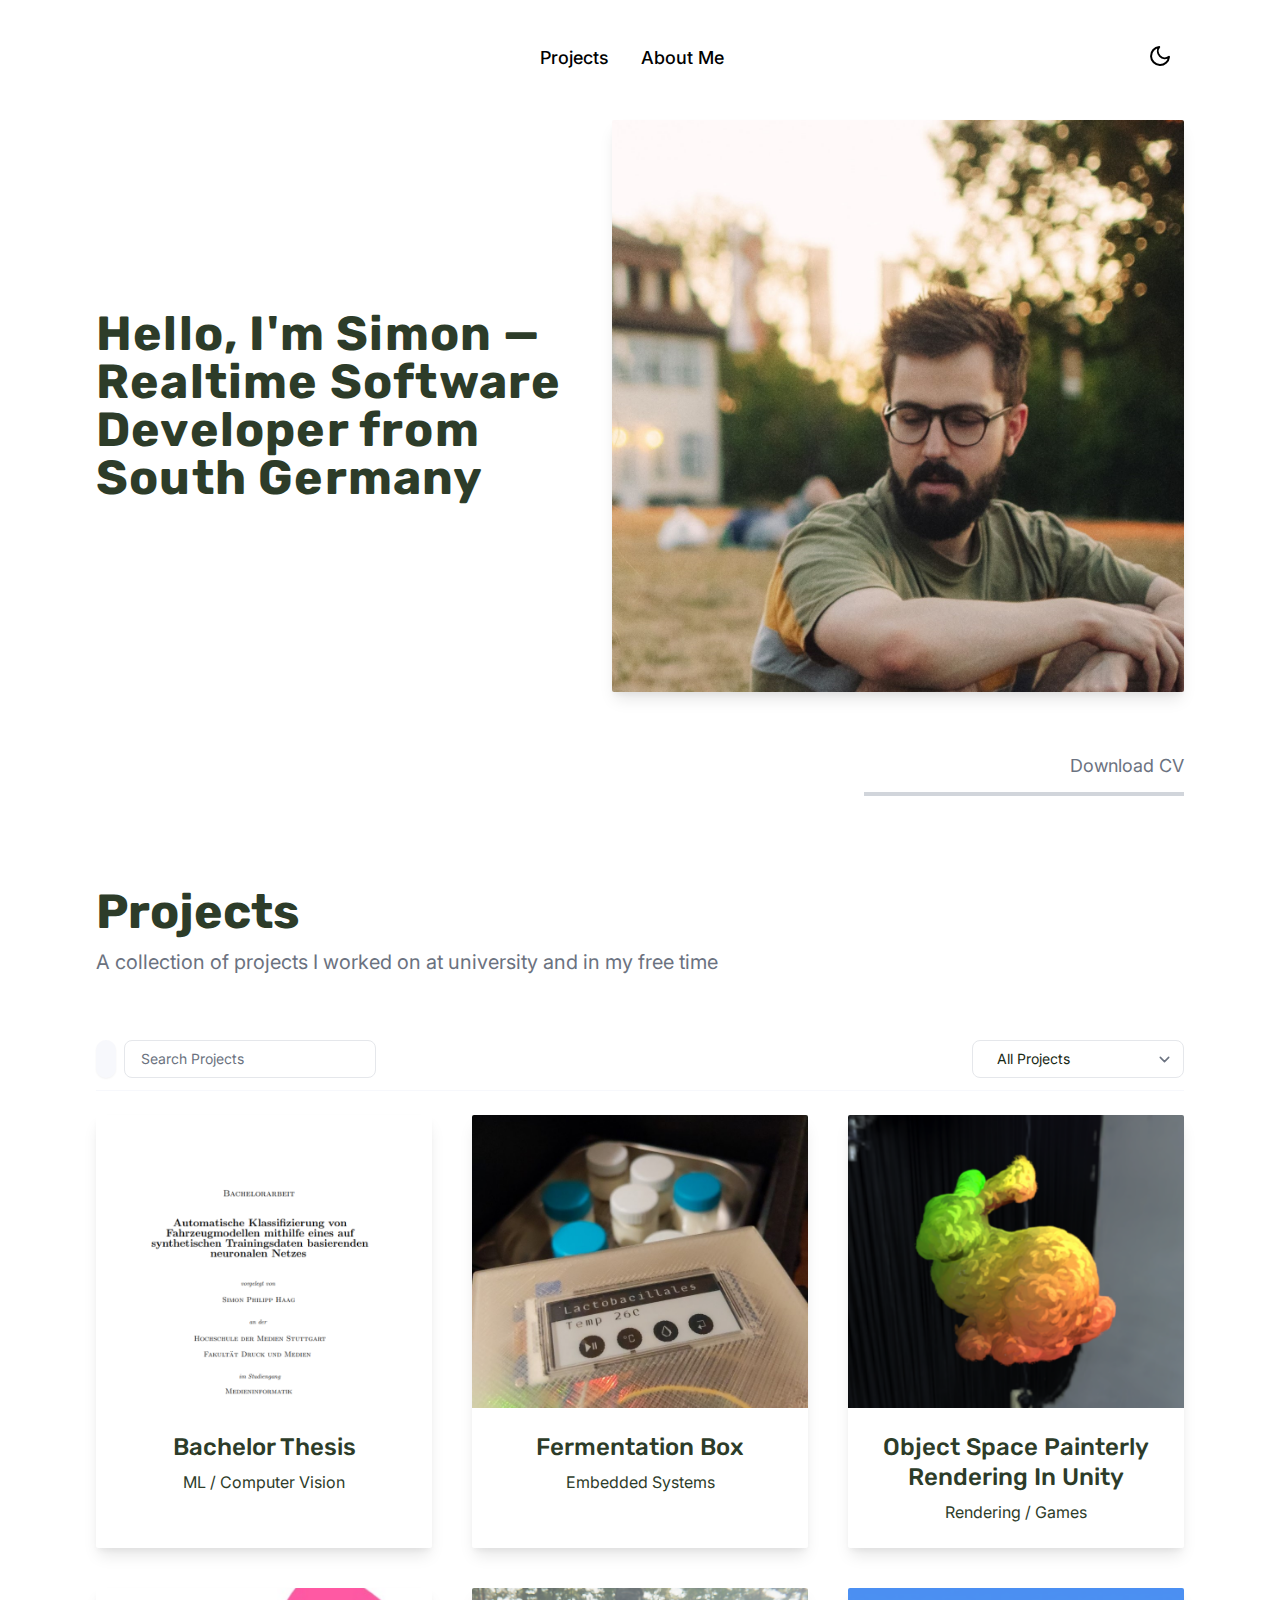
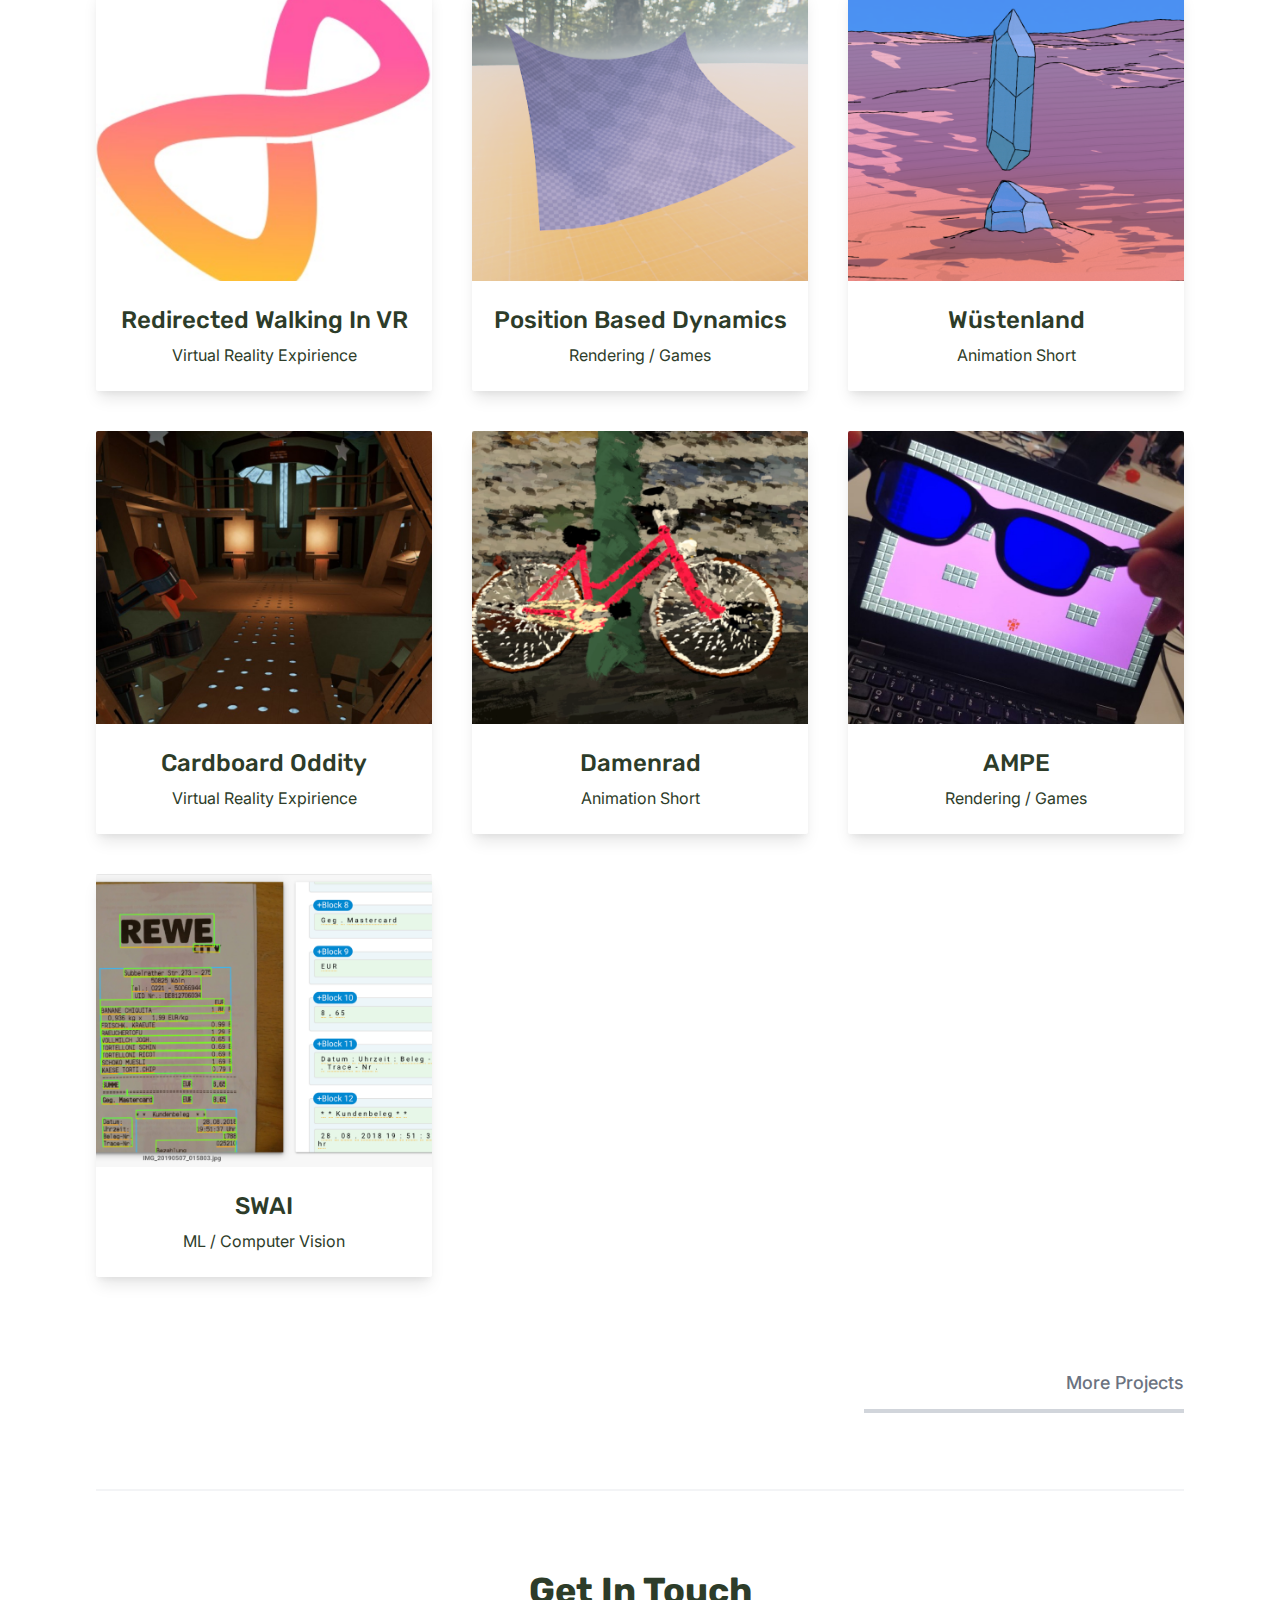
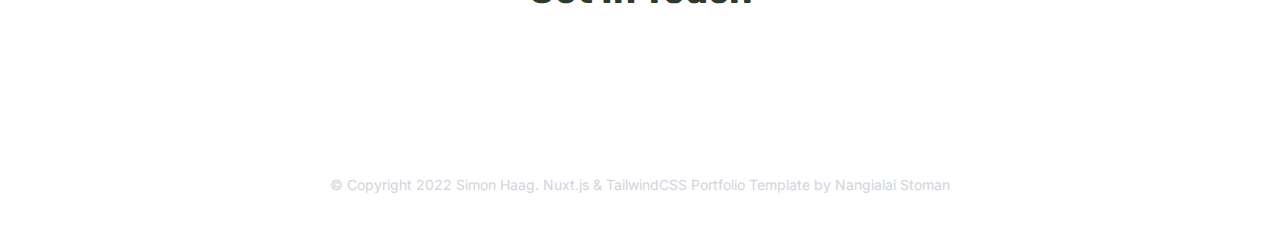
==== commit d697e96f: "Fix Style" ====
--- a/index.html
+++ b/index.html
@@ -1,31 +1,17 @@
 <!doctype html>
 <html data-n-head-ssr lang="en" data-n-head="%7B%22lang%22:%7B%22ssr%22:%22en%22%7D%7D">
   <head>
-    <title>nuxtjs-tailwindcss-portfolio</title><meta data-n-head="ssr" charset="utf-8"><meta data-n-head="ssr" name="viewport" content="width=device-width,initial-scale=1"><meta data-n-head="ssr" data-hid="description" name="description" content=""><meta data-n-head="ssr" name="format-detection" content="telephone=no"><link data-n-head="ssr" rel="icon" type="image/x-icon" href="/favicon.png"><link data-n-head="ssr" rel="stylesheet" href="https://fonts.googleapis.com/css2?family=Inter:wght@400;600;700&family=Rubik:wght@300..900&display=swap"><link rel="preload" href="/_nuxt/2f467e0.js" as="script"><link rel="preload" href="/_nuxt/8eca3b3.js" as="script"><link rel="preload" href="/_nuxt/555068d.js" as="script"><link rel="preload" href="/_nuxt/e6dcb61.js" as="script"><link rel="preload" href="/_nuxt/3259202.js" as="script"><style data-vue-ssr-id="54b08540:0 a57b151a:0 1239d49d:0 5a6e7184:0 0b440fd6:0 206b4bb9:0 ce431ce6:0">/*! tailwindcss v2.2.19 | MIT License | https://tailwindcss.com*//*! modern-normalize v1.1.0 | MIT License | https://github.com/sindresorhus/modern-normalize */*,::after,::before{box-sizing:border-box}html{-moz-tab-size:4;-o-tab-size:4;tab-size:4}html{line-height:1.15;-webkit-text-size-adjust:100%}body{margin:0}body{font-family:system-ui,-apple-system,'Segoe UI',Roboto,Helvetica,Arial,sans-serif,'Apple Color Emoji','Segoe UI Emoji'}hr{height:0;color:inherit}abbr[title]{-webkit-text-decoration:underline dotted;text-decoration:underline dotted}b,strong{font-weight:bolder}code,kbd,pre,samp{font-family:ui-monospace,SFMono-Regular,Consolas,'Liberation Mono',Menlo,monospace;font-size:1em}small{font-size:80%}sub,sup{font-size:75%;line-height:0;position:relative;vertical-align:baseline}sub{bottom:-.25em}sup{top:-.5em}table{text-indent:0;border-color:inherit}button,input,optgroup,select,textarea{font-family:inherit;font-size:100%;line-height:1.15;margin:0}button,select{text-transform:none}[type=button],[type=submit],button{-webkit-appearance:button}legend{padding:0}progress{vertical-align:baseline}[type=search]{-webkit-appearance:textfield;outline-offset:-2px}summary{display:list-item}blockquote,dd,dl,figure,h1,h2,h3,h4,h5,h6,hr,p,pre{margin:0}button{background-color:transparent;background-image:none}fieldset{margin:0;padding:0}ol,ul{list-style:none;margin:0;padding:0}html{font-family:Inter,Sans-serif;line-height:1.5}body{font-family:inherit;line-height:inherit}*,::after,::before{box-sizing:border-box;border-width:0;border-style:solid;border-color:currentColor}hr{border-top-width:1px}img{border-style:solid}textarea{resize:vertical}input::-moz-placeholder,textarea::-moz-placeholder{opacity:1;color:#9ca3af}input:-ms-input-placeholder,textarea:-ms-input-placeholder{opacity:1;color:#9ca3af}input::placeholder,textarea::placeholder{opacity:1;color:#9ca3af}button{cursor:pointer}table{border-collapse:collapse}h1,h2,h3,h4,h5,h6{font-size:inherit;font-weight:inherit}a{color:inherit;text-decoration:inherit}button,input,optgroup,select,textarea{padding:0;line-height:inherit;color:inherit}code,kbd,pre,samp{font-family:ui-monospace,SFMono-Regular,Menlo,Monaco,Consolas,"Liberation Mono","Courier New",monospace}audio,canvas,embed,iframe,img,object,svg,video{display:block;vertical-align:middle}img,video{max-width:100%;height:auto}[hidden]{display:none}*,::after,::before{--tw-border-opacity:1;border-color:rgba(229,231,235,var(--tw-border-opacity))}[type=email],[type=search],[type=text],[type=time],[type=url],select,textarea{-webkit-appearance:none;-moz-appearance:none;appearance:none;background-color:#fff;border-color:#6b7280;border-width:1px;border-radius:0;padding-top:.5rem;padding-right:.75rem;padding-bottom:.5rem;padding-left:.75rem;font-size:1rem;line-height:1.5rem;--tw-shadow:0 0 #0000}[type=email]:focus,[type=search]:focus,[type=text]:focus,[type=time]:focus,[type=url]:focus,select:focus,textarea:focus{outline:2px solid transparent;outline-offset:2px;--tw-ring-inset:var(--tw-empty, );/*!*//*!*/--tw-ring-offset-width:0px;--tw-ring-offset-color:#fff;--tw-ring-color:#2563eb;--tw-ring-offset-shadow:var(--tw-ring-inset) 0 0 0 var(--tw-ring-offset-width) var(--tw-ring-offset-color);--tw-ring-shadow:var(--tw-ring-inset) 0 0 0 calc(1px + var(--tw-ring-offset-width)) var(--tw-ring-color);box-shadow:var(--tw-ring-offset-shadow),var(--tw-ring-shadow),var(--tw-shadow);border-color:#2563eb}input::-moz-placeholder,textarea::-moz-placeholder{color:#6b7280;opacity:1}input:-ms-input-placeholder,textarea:-ms-input-placeholder{color:#6b7280;opacity:1}input::placeholder,textarea::placeholder{color:#6b7280;opacity:1}select{background-image:url("data:image/svg+xml,%3csvg xmlns='http://www.w3.org/2000/svg' fill='none' viewBox='0 0 20 20'%3e%3cpath stroke='%236b7280' stroke-linecap='round' stroke-linejoin='round' stroke-width='1.5' d='M6 8l4 4 4-4'/%3e%3c/svg%3e");background-position:right .5rem center;background-repeat:no-repeat;background-size:1.5em 1.5em;padding-right:2.5rem;-webkit-print-color-adjust:exact;color-adjust:exact}.container{width:100%;padding-right:1rem;padding-left:1rem}@media (min-width:640px){.container{max-width:640px;padding-right:2rem;padding-left:2rem}}@media (min-width:768px){.container{max-width:768px}}@media (min-width:1024px){.container{max-width:1024px;padding-right:5rem;padding-left:5rem}}@media (min-width:1280px){.container{max-width:1280px;padding-right:6rem;padding-left:6rem}}@media (min-width:1536px){.container{max-width:1536px;padding-right:8rem;padding-left:8rem}}.static{position:static}.fixed{position:fixed}.absolute{position:absolute}.relative{position:relative}.inset-0{top:0;right:0;bottom:0;left:0}.-bottom-1{bottom:-.25rem}.left-0{left:0}.z-10{z-index:10}.z-20{z-index:20}.z-30{z-index:30}.m-0{margin:0}.m-4{margin:1rem}.mx-5{margin-left:1.25rem;margin-right:1.25rem}.mx-auto{margin-left:auto;margin-right:auto}.mt-1{margin-top:.25rem}.mt-2{margin-top:.5rem}.mt-5{margin-top:1.25rem}.mt-6{margin-top:1.5rem}.mt-7{margin-top:1.75rem}.mt-8{margin-top:2rem}.mt-10{margin-top:2.5rem}.mt-12{margin-top:3rem}.mt-14{margin-top:3.5rem}.mt-20{margin-top:5rem}.mr-4{margin-right:1rem}.mr-10{margin-right:2.5rem}.mb-2{margin-bottom:.5rem}.mb-3{margin-bottom:.75rem}.mb-4{margin-bottom:1rem}.mb-5{margin-bottom:1.25rem}.mb-6{margin-bottom:1.5rem}.mb-7{margin-bottom:1.75rem}.mb-8{margin-bottom:2rem}.mb-10{margin-bottom:2.5rem}.mb-12{margin-bottom:3rem}.mb-20{margin-bottom:5rem}.ml-2{margin-left:.5rem}.block{display:block}.flex{display:flex}.table{display:table}.grid{display:grid}.hidden{display:none}.h-1{height:.25rem}.h-4{height:1rem}.h-5{height:1.25rem}.h-6{height:1.5rem}.h-7{height:1.75rem}.h-8{height:2rem}.h-auto{height:auto}.h-full{height:100%}.max-h-screen{max-height:100vh}.w-0{width:0}.w-4{width:1rem}.w-5{width:1.25rem}.w-6{width:1.5rem}.w-7{width:1.75rem}.w-12{width:3rem}.w-64{width:16rem}.w-96{width:24rem}.w-1\/3{width:33.333333%}.w-2\/3{width:66.666667%}.w-6\/12{width:50%}.w-full{width:100%}.max-w-xs{max-width:20rem}.max-w-md{max-width:28rem}.max-w-xl{max-width:36rem}.max-w-screen-lg{max-width:1024px}.transform{--tw-translate-x:0;--tw-translate-y:0;--tw-rotate:0;--tw-skew-x:0;--tw-skew-y:0;--tw-scale-x:1;--tw-scale-y:1;transform:translateX(var(--tw-translate-x)) translateY(var(--tw-translate-y)) rotate(var(--tw-rotate)) skewX(var(--tw-skew-x)) skewY(var(--tw-skew-y)) scaleX(var(--tw-scale-x)) scaleY(var(--tw-scale-y))}@-webkit-keyframes spin{to{transform:rotate(360deg)}}@keyframes spin{to{transform:rotate(360deg)}}@-webkit-keyframes ping{100%,75%{transform:scale(2);opacity:0}}@keyframes ping{100%,75%{transform:scale(2);opacity:0}}@-webkit-keyframes pulse{50%{opacity:.5}}@keyframes pulse{50%{opacity:.5}}@-webkit-keyframes bounce{0%,100%{transform:translateY(-25%);-webkit-animation-timing-function:cubic-bezier(.8,0,1,1);animation-timing-function:cubic-bezier(.8,0,1,1)}50%{transform:none;-webkit-animation-timing-function:cubic-bezier(0,0,.2,1);animation-timing-function:cubic-bezier(0,0,.2,1)}}@keyframes bounce{0%,100%{transform:translateY(-25%);-webkit-animation-timing-function:cubic-bezier(.8,0,1,1);animation-timing-function:cubic-bezier(.8,0,1,1)}50%{transform:none;-webkit-animation-timing-function:cubic-bezier(0,0,.2,1);animation-timing-function:cubic-bezier(0,0,.2,1)}}.cursor-pointer{cursor:pointer}.grid-cols-1{grid-template-columns:repeat(1,minmax(0,1fr))}.grid-cols-2{grid-template-columns:repeat(2,minmax(0,1fr))}.flex-row{flex-direction:row}.flex-col{flex-direction:column}.items-center{align-items:center}.justify-end{justify-content:flex-end}.justify-center{justify-content:center}.justify-between{justify-content:space-between}.gap-0{gap:0}.gap-2{gap:.5rem}.gap-3{gap:.75rem}.gap-4{gap:1rem}.gap-10{gap:2.5rem}.overflow-y-hidden{overflow-y:hidden}.rounded-sm{border-radius:.125rem}.rounded-md{border-radius:.375rem}.rounded-lg{border-radius:.5rem}.rounded-xl{border-radius:.75rem}.rounded-2xl{border-radius:1rem}.rounded-t-sm{border-top-left-radius:.125rem;border-top-right-radius:.125rem}.border-0{border-width:0}.border{border-width:1px}.border-t-2{border-top-width:2px}.border-b{border-bottom-width:1px}.border-none{border-style:none}.border-gray-100{--tw-border-opacity:1;border-color:rgba(243,244,246,var(--tw-border-opacity))}.border-gray-200{--tw-border-opacity:1;border-color:rgba(229,231,235,var(--tw-border-opacity))}.border-primary-light{--tw-border-opacity:1;border-color:rgba(247,248,252,var(--tw-border-opacity))}.border-ternary-light{--tw-border-opacity:1;border-color:rgba(246,247,248,var(--tw-border-opacity))}.dark .dark\:border-secondary-dark{--tw-border-opacity:1;border-color:rgba(64,78,60,var(--tw-border-opacity))}.dark .dark\:border-ternary-dark{--tw-border-opacity:1;border-color:rgba(45,60,41,var(--tw-border-opacity))}.bg-black{--tw-bg-opacity:1;background-color:rgba(0,0,0,var(--tw-bg-opacity))}.bg-gray-300{--tw-bg-opacity:1;background-color:rgba(209,213,219,var(--tw-bg-opacity))}.bg-indigo-400{--tw-bg-opacity:1;background-color:rgba(129,140,248,var(--tw-bg-opacity))}.bg-indigo-500{--tw-bg-opacity:1;background-color:rgba(99,102,241,var(--tw-bg-opacity))}.bg-primary-light{--tw-bg-opacity:1;background-color:rgba(247,248,252,var(--tw-bg-opacity))}.bg-secondary-light{--tw-bg-opacity:1;background-color:rgba(255,255,255,var(--tw-bg-opacity))}.bg-ternary-light{--tw-bg-opacity:1;background-color:rgba(246,247,248,var(--tw-bg-opacity))}.bg-primary-oggy{--tw-bg-opacity:1;background-color:rgba(250,97,28,var(--tw-bg-opacity))}.bg-ligt-oggy{--tw-bg-opacity:1;background-color:rgba(255,129,28,var(--tw-bg-opacity))}.hover\:bg-indigo-500:hover{--tw-bg-opacity:1;background-color:rgba(99,102,241,var(--tw-bg-opacity))}.hover\:bg-indigo-600:hover{--tw-bg-opacity:1;background-color:rgba(79,70,229,var(--tw-bg-opacity))}.hover\:bg-primary-oggy:hover{--tw-bg-opacity:1;background-color:rgba(250,97,28,var(--tw-bg-opacity))}.dark .dark\:bg-ternary-light{--tw-bg-opacity:1;background-color:rgba(246,247,248,var(--tw-bg-opacity))}.dark .dark\:bg-primary-dark{--tw-bg-opacity:1;background-color:rgba(24,40,20,var(--tw-bg-opacity))}.dark .dark\:bg-secondary-dark{--tw-bg-opacity:1;background-color:rgba(64,78,60,var(--tw-bg-opacity))}.dark .dark\:bg-ternary-dark{--tw-bg-opacity:1;background-color:rgba(45,60,41,var(--tw-bg-opacity))}.bg-opacity-50{--tw-bg-opacity:0.5}.fill-current{fill:currentColor}.p-2{padding:.5rem}.p-4{padding:1rem}.p-5{padding:1.25rem}.p-6{padding:1.5rem}.p-2\.5{padding:.625rem}.px-2{padding-left:.5rem;padding-right:.5rem}.px-3{padding-left:.75rem;padding-right:.75rem}.px-4{padding-left:1rem;padding-right:1rem}.px-5{padding-left:1.25rem;padding-right:1.25rem}.px-6{padding-left:1.5rem;padding-right:1.5rem}.px-8{padding-left:2rem;padding-right:2rem}.px-10{padding-left:2.5rem;padding-right:2.5rem}.py-1{padding-top:.25rem;padding-bottom:.25rem}.py-2{padding-top:.5rem;padding-bottom:.5rem}.py-3{padding-top:.75rem;padding-bottom:.75rem}.py-4{padding-top:1rem;padding-bottom:1rem}.py-5{padding-top:1.25rem;padding-bottom:1.25rem}.py-6{padding-top:1.5rem;padding-bottom:1.5rem}.py-20{padding-top:5rem;padding-bottom:5rem}.py-1\.5{padding-top:.375rem;padding-bottom:.375rem}.py-2\.5{padding-top:.625rem;padding-bottom:.625rem}.pt-3{padding-top:.75rem}.pt-5{padding-top:1.25rem}.pt-10{padding-top:2.5rem}.pt-20{padding-top:5rem}.pr-1{padding-right:.25rem}.pr-2{padding-right:.5rem}.pr-3{padding-right:.75rem}.pb-3{padding-bottom:.75rem}.pb-4{padding-bottom:1rem}.pb-5{padding-bottom:1.25rem}.pb-8{padding-bottom:2rem}.pl-3{padding-left:.75rem}.pl-6{padding-left:1.5rem}.pl-8{padding-left:2rem}.text-left{text-align:left}.text-center{text-align:center}.text-right{text-align:right}.font-sans{font-family:Inter,Sans-serif}.font-display{font-family:Rubik}.text-sm{font-size:.875rem;line-height:1.25rem}.text-lg{font-size:1.125rem;line-height:1.75rem}.text-2xl{font-size:1.5rem;line-height:2rem}.text-3xl{font-size:1.875rem;line-height:2.25rem}.text-4xl{font-size:2.25rem;line-height:2.5rem}.font-normal{font-weight:400}.font-medium{font-weight:500}.font-semibold{font-weight:600}.font-bold{font-weight:700}.leading-none{line-height:1}.leading-tight{line-height:1.25}.leading-loose{line-height:2}.tracking-wide{letter-spacing:.025em}.tracking-wider{letter-spacing:.05em}.text-white{--tw-text-opacity:1;color:rgba(255,255,255,var(--tw-text-opacity))}.text-gray-300{--tw-text-opacity:1;color:rgba(209,213,219,var(--tw-text-opacity))}.text-gray-400{--tw-text-opacity:1;color:rgba(156,163,175,var(--tw-text-opacity))}.text-gray-500{--tw-text-opacity:1;color:rgba(107,114,128,var(--tw-text-opacity))}.text-primary-light{--tw-text-opacity:1;color:rgba(247,248,252,var(--tw-text-opacity))}.text-ternary-light{--tw-text-opacity:1;color:rgba(246,247,248,var(--tw-text-opacity))}.text-primary-dark{--tw-text-opacity:1;color:rgba(24,40,20,var(--tw-text-opacity))}.text-secondary-dark{--tw-text-opacity:1;color:rgba(64,78,60,var(--tw-text-opacity))}.text-ternary-dark{--tw-text-opacity:1;color:rgba(45,60,41,var(--tw-text-opacity))}.hover\:text-primary-dark:hover{--tw-text-opacity:1;color:rgba(24,40,20,var(--tw-text-opacity))}.hover\:text-primary-oggy:hover{--tw-text-opacity:1;color:rgba(250,97,28,var(--tw-text-opacity))}.hover\:text-ligt-oggy:hover{--tw-text-opacity:1;color:rgba(255,129,28,var(--tw-text-opacity))}.dark .dark\:text-gray-400{--tw-text-opacity:1;color:rgba(156,163,175,var(--tw-text-opacity))}.dark .dark\:text-primary-light{--tw-text-opacity:1;color:rgba(247,248,252,var(--tw-text-opacity))}.dark .dark\:text-secondary-light{--tw-text-opacity:1;color:rgba(255,255,255,var(--tw-text-opacity))}.dark .dark\:text-ternary-light{--tw-text-opacity:1;color:rgba(246,247,248,var(--tw-text-opacity))}.dark .dark\:hover\:text-primary-light:hover{--tw-text-opacity:1;color:rgba(247,248,252,var(--tw-text-opacity))}.dark .dark\:hover\:text-primary-oggy:hover{--tw-text-opacity:1;color:rgba(250,97,28,var(--tw-text-opacity))}.dark .dark\:hover\:text-ligt-oggy:hover{--tw-text-opacity:1;color:rgba(255,129,28,var(--tw-text-opacity))}.hover\:underline:hover{text-decoration:underline}*,::after,::before{--tw-shadow:0 0 #0000}.shadow-sm{--tw-shadow:0 1px 2px 0 rgba(0, 0, 0, 0.05);box-shadow:var(--tw-ring-offset-shadow,0 0 #0000),var(--tw-ring-shadow,0 0 #0000),var(--tw-shadow)}.shadow-lg{--tw-shadow:0 10px 15px -3px rgba(0, 0, 0, 0.1),0 4px 6px -2px rgba(0, 0, 0, 0.05);box-shadow:var(--tw-ring-offset-shadow,0 0 #0000),var(--tw-ring-shadow,0 0 #0000),var(--tw-shadow)}.shadow-xl{--tw-shadow:0 20px 25px -5px rgba(0, 0, 0, 0.1),0 10px 10px -5px rgba(0, 0, 0, 0.04);box-shadow:var(--tw-ring-offset-shadow,0 0 #0000),var(--tw-ring-shadow,0 0 #0000),var(--tw-shadow)}.hover\:shadow-xl:hover{--tw-shadow:0 20px 25px -5px rgba(0, 0, 0, 0.1),0 10px 10px -5px rgba(0, 0, 0, 0.04);box-shadow:var(--tw-ring-offset-shadow,0 0 #0000),var(--tw-ring-shadow,0 0 #0000),var(--tw-shadow)}.focus\:outline-none:focus{outline:2px solid transparent;outline-offset:2px}*,::after,::before{--tw-ring-inset:var(--tw-empty, );/*!*//*!*/--tw-ring-offset-width:0px;--tw-ring-offset-color:#fff;--tw-ring-color:rgba(59, 130, 246, 0.5);--tw-ring-offset-shadow:0 0 #0000;--tw-ring-shadow:0 0 #0000}.focus\:ring-1:focus{--tw-ring-offset-shadow:var(--tw-ring-inset) 0 0 0 var(--tw-ring-offset-width) var(--tw-ring-offset-color);--tw-ring-shadow:var(--tw-ring-inset) 0 0 0 calc(1px + var(--tw-ring-offset-width)) var(--tw-ring-color);box-shadow:var(--tw-ring-offset-shadow),var(--tw-ring-shadow),var(--tw-shadow,0 0 #0000)}.focus\:ring-indigo-900:focus{--tw-ring-opacity:1;--tw-ring-color:rgba(49, 46, 129, var(--tw-ring-opacity))}.focus\:ring-ternary-light:focus{--tw-ring-opacity:1;--tw-ring-color:rgba(246, 247, 248, var(--tw-ring-opacity))}.filter{--tw-blur:var(--tw-empty, );/*!*//*!*/--tw-brightness:var(--tw-empty, );/*!*//*!*/--tw-contrast:var(--tw-empty, );/*!*//*!*/--tw-grayscale:var(--tw-empty, );/*!*//*!*/--tw-hue-rotate:var(--tw-empty, );/*!*//*!*/--tw-invert:var(--tw-empty, );/*!*//*!*/--tw-saturate:var(--tw-empty, );/*!*//*!*/--tw-sepia:var(--tw-empty, );/*!*//*!*/--tw-drop-shadow:var(--tw-empty, );/*!*//*!*/filter:var(--tw-blur) var(--tw-brightness) var(--tw-contrast) var(--tw-grayscale) var(--tw-hue-rotate) var(--tw-invert) var(--tw-saturate) var(--tw-sepia) var(--tw-drop-shadow)}.transition-all{transition-property:all;transition-timing-function:cubic-bezier(.4,0,.2,1);transition-duration:150ms}.transition{transition-property:background-color,border-color,color,fill,stroke,opacity,box-shadow,transform,filter,-webkit-backdrop-filter;transition-property:background-color,border-color,color,fill,stroke,opacity,box-shadow,transform,filter,backdrop-filter;transition-property:background-color,border-color,color,fill,stroke,opacity,box-shadow,transform,filter,backdrop-filter,-webkit-backdrop-filter;transition-timing-function:cubic-bezier(.4,0,.2,1);transition-duration:150ms}@media (min-width:640px){.sm\:container{width:100%;padding-right:1rem;padding-left:1rem}@media (min-width:640px){.sm\:container{max-width:640px;padding-right:2rem;padding-left:2rem}}@media (min-width:768px){.sm\:container{max-width:768px}}@media (min-width:1024px){.sm\:container{max-width:1024px;padding-right:5rem;padding-left:5rem}}@media (min-width:1280px){.sm\:container{max-width:1280px;padding-right:6rem;padding-left:6rem}}@media (min-width:1536px){.sm\:container{max-width:1536px;padding-right:8rem;padding-left:8rem}}.sm\:mx-4{margin-left:1rem;margin-right:1rem}.sm\:mx-auto{margin-left:auto;margin-right:auto}.sm\:mt-0{margin-top:0}.sm\:mt-2{margin-top:.5rem}.sm\:mt-3{margin-top:.75rem}.sm\:mt-16{margin-top:4rem}.sm\:mt-20{margin-top:5rem}.sm\:mb-0{margin-bottom:0}.sm\:mb-28{margin-bottom:7rem}.sm\:ml-0{margin-left:0}.sm\:ml-4{margin-left:1rem}.sm\:block{display:block}.sm\:flex{display:flex}.sm\:hidden{display:none}.sm\:h-8{height:2rem}.sm\:w-8{width:2rem}.sm\:w-1\/2{width:50%}.sm\:w-1\/3{width:33.333333%}.sm\:w-2\/3{width:66.666667%}.sm\:w-1\/4{width:25%}.sm\:w-3\/4{width:75%}.sm\:w-full{width:100%}.sm\:grid-cols-3{grid-template-columns:repeat(3,minmax(0,1fr))}.sm\:grid-cols-4{grid-template-columns:repeat(4,minmax(0,1fr))}.sm\:flex-row{flex-direction:row}.sm\:items-center{align-items:center}.sm\:justify-between{justify-content:space-between}.sm\:gap-8{gap:2rem}.sm\:gap-10{gap:2.5rem}.sm\:rounded-lg{border-radius:.5rem}.sm\:border-t-0{border-top-width:0}.sm\:p-0{padding:0}.sm\:p-4{padding:1rem}.sm\:p-10{padding:2.5rem}.sm\:px-0{padding-left:0;padding-right:0}.sm\:px-3{padding-left:.75rem;padding-right:.75rem}.sm\:px-4{padding-left:1rem;padding-right:1rem}.sm\:px-6{padding-left:1.5rem;padding-right:1.5rem}.sm\:py-2{padding-top:.5rem;padding-bottom:.5rem}.sm\:py-3{padding-top:.75rem;padding-bottom:.75rem}.sm\:py-10{padding-top:2.5rem;padding-bottom:2.5rem}.sm\:py-2\.5{padding-top:.625rem;padding-bottom:.625rem}.sm\:pt-2{padding-top:.5rem}.sm\:pt-24{padding-top:6rem}.sm\:pb-1{padding-bottom:.25rem}.sm\:text-lg{font-size:1.125rem;line-height:1.75rem}.sm\:text-xl{font-size:1.25rem;line-height:1.75rem}.sm\:text-4xl{font-size:2.25rem;line-height:2.5rem}.sm\:text-5xl{font-size:3rem;line-height:1}.sm\:font-medium{font-weight:500}.sm\:font-bold{font-weight:700}.sm\:shadow-none{--tw-shadow:0 0 #0000;box-shadow:var(--tw-ring-offset-shadow,0 0 #0000),var(--tw-ring-shadow,0 0 #0000),var(--tw-shadow)}}@media (min-width:768px){.md\:max-w-xl{max-width:36rem}.md\:flex-row{flex-direction:row}.md\:text-2xl{font-size:1.5rem;line-height:2rem}}@media (min-width:1024px){.lg\:max-w-xl{max-width:36rem}}@media (min-width:1280px){.xl\:max-w-xl{max-width:36rem}.xl\:max-w-screen-xl{max-width:1280px}}.nuxt-progress{position:fixed;top:0;left:0;right:0;height:2px;width:0;opacity:1;transition:width .1s,opacity .4s;background-color:#000;z-index:999999}.nuxt-progress.nuxt-progress-notransition{transition:none}.nuxt-progress-failed{background-color:red}.vue-back-to-top{--tw-bg-opacity:1;background-color:rgba(99,102,241,var(--tw-bg-opacity))}.vue-back-to-top:hover{--tw-bg-opacity:1;background-color:rgba(79,70,229,var(--tw-bg-opacity))}.vue-back-to-top{padding:.5rem;--tw-text-opacity:1;color:rgba(255,255,255,var(--tw-text-opacity))}@media (min-width:640px){.vue-back-to-top{padding:1rem}}.vue-back-to-top{border-radius:50%;font-size:22px;line-height:22px}.fade-enter-active{-webkit-animation:coming .4s;animation:coming .4s;-webkit-animation-delay:.2s;animation-delay:.2s;opacity:0}.fade-leave-active{-webkit-animation:going .4s;animation:going .4s}@-webkit-keyframes going{0%{transform:translateX(0)}to{transform:translateX(-10px);opacity:0}}@keyframes going{0%{transform:translateX(0)}to{transform:translateX(-10px);opacity:0}}@-webkit-keyframes coming{0%{transform:translateX(-10px);opacity:0}to{transform:translateX(0);opacity:1}}@keyframes coming{0%{transform:translateX(-10px);opacity:0}to{transform:translateX(0);opacity:1}}#nav .nuxt-link-active,#nav .nuxt-link-exact-active{--tw-text-opacity:1;color:rgba(255,129,28,var(--tw-text-opacity))}#nav .nuxt-link-active,#nav .nuxt-link-exact-active{font-weight:500}.modal-body{max-height:500px}.bg-gray-800-opacity{background-color:rgba(45,55,72,.3137254901960784)}@media screen and (max-width:768px){.modal-body{max-height:400px}}.fade-up-down-enter-active,.fade-up-down-leave-active{transition:all .3s ease}.fade-up-down-enter,.fade-up-down-leave-to{transform:translateY(10%);opacity:0}.fade-enter-active{-webkit-transition:opacity 2s}.fade-enter-active,.fade-leave-active{transition:opacity .3s}.fade-enter,.fade-leave-to{opacity:0}.one:hover span:last-child{width:100%}.one:hover span:last-child{width:100%}</style><link rel="preload" href="/_nuxt/static/1641469098/state.js" as="script"><link rel="preload" href="/_nuxt/static/1641469098/payload.js" as="script"><link rel="preload" href="/_nuxt/static/1641469098/manifest.js" as="script">
+    <title>Simon Haag</title><meta data-n-head="ssr" charset="utf-8"><meta data-n-head="ssr" name="viewport" content="width=device-width,initial-scale=1"><meta data-n-head="ssr" data-hid="description" name="description" content=""><meta data-n-head="ssr" name="format-detection" content="telephone=no"><link data-n-head="ssr" rel="icon" type="image/x-icon" href="/favicon.png"><link data-n-head="ssr" rel="stylesheet" href="https://fonts.googleapis.com/css2?family=Inter:wght@400;600;700&family=Rubik:wght@300..900&display=swap"><link rel="preload" href="/_nuxt/ed5da42.js" as="script"><link rel="preload" href="/_nuxt/4eeca58.js" as="script"><link rel="preload" href="/_nuxt/c7ea40c.js" as="script"><link rel="preload" href="/_nuxt/b692d1c.js" as="script"><link rel="preload" href="/_nuxt/7f7becd.js" as="script"><style data-vue-ssr-id="54b08540:0 701f0ef2:0 a57b151a:0 1239d49d:0 5a6e7184:0 206b4bb9:0 ce431ce6:0">/*! tailwindcss v2.2.19 | MIT License | https://tailwindcss.com*//*! modern-normalize v1.1.0 | MIT License | https://github.com/sindresorhus/modern-normalize */*,::after,::before{box-sizing:border-box}html{-moz-tab-size:4;-o-tab-size:4;tab-size:4}html{line-height:1.15;-webkit-text-size-adjust:100%}body{margin:0}body{font-family:system-ui,-apple-system,'Segoe UI',Roboto,Helvetica,Arial,sans-serif,'Apple Color Emoji','Segoe UI Emoji'}hr{height:0;color:inherit}abbr[title]{-webkit-text-decoration:underline dotted;text-decoration:underline dotted}b,strong{font-weight:bolder}code,kbd,pre,samp{font-family:ui-monospace,SFMono-Regular,Consolas,'Liberation Mono',Menlo,monospace;font-size:1em}small{font-size:80%}sub,sup{font-size:75%;line-height:0;position:relative;vertical-align:baseline}sub{bottom:-.25em}sup{top:-.5em}table{text-indent:0;border-color:inherit}button,input,optgroup,select,textarea{font-family:inherit;font-size:100%;line-height:1.15;margin:0}button,select{text-transform:none}[type=button],[type=submit],button{-webkit-appearance:button}legend{padding:0}progress{vertical-align:baseline}[type=search]{-webkit-appearance:textfield;outline-offset:-2px}summary{display:list-item}blockquote,dd,dl,figure,h1,h2,h3,h4,h5,h6,hr,p,pre{margin:0}button{background-color:transparent;background-image:none}fieldset{margin:0;padding:0}ol,ul{list-style:none;margin:0;padding:0}html{font-family:Inter,Sans-serif;line-height:1.5}body{font-family:inherit;line-height:inherit}*,::after,::before{box-sizing:border-box;border-width:0;border-style:solid;border-color:currentColor}hr{border-top-width:1px}img{border-style:solid}textarea{resize:vertical}input::-moz-placeholder,textarea::-moz-placeholder{opacity:1;color:#9ca3af}input:-ms-input-placeholder,textarea:-ms-input-placeholder{opacity:1;color:#9ca3af}input::placeholder,textarea::placeholder{opacity:1;color:#9ca3af}button{cursor:pointer}table{border-collapse:collapse}h1,h2,h3,h4,h5,h6{font-size:inherit;font-weight:inherit}a{color:inherit;text-decoration:inherit}button,input,optgroup,select,textarea{padding:0;line-height:inherit;color:inherit}code,kbd,pre,samp{font-family:ui-monospace,SFMono-Regular,Menlo,Monaco,Consolas,"Liberation Mono","Courier New",monospace}audio,canvas,embed,iframe,img,object,svg,video{display:block;vertical-align:middle}img,video{max-width:100%;height:auto}[hidden]{display:none}*,::after,::before{--tw-border-opacity:1;border-color:rgba(229,231,235,var(--tw-border-opacity))}[type=email],[type=search],[type=text],[type=time],[type=url],select,textarea{-webkit-appearance:none;-moz-appearance:none;appearance:none;background-color:#fff;border-color:#6b7280;border-width:1px;border-radius:0;padding-top:.5rem;padding-right:.75rem;padding-bottom:.5rem;padding-left:.75rem;font-size:1rem;line-height:1.5rem;--tw-shadow:0 0 #0000}[type=email]:focus,[type=search]:focus,[type=text]:focus,[type=time]:focus,[type=url]:focus,select:focus,textarea:focus{outline:2px solid transparent;outline-offset:2px;--tw-ring-inset:var(--tw-empty, );/*!*//*!*/--tw-ring-offset-width:0px;--tw-ring-offset-color:#fff;--tw-ring-color:#2563eb;--tw-ring-offset-shadow:var(--tw-ring-inset) 0 0 0 var(--tw-ring-offset-width) var(--tw-ring-offset-color);--tw-ring-shadow:var(--tw-ring-inset) 0 0 0 calc(1px + var(--tw-ring-offset-width)) var(--tw-ring-color);box-shadow:var(--tw-ring-offset-shadow),var(--tw-ring-shadow),var(--tw-shadow);border-color:#2563eb}input::-moz-placeholder,textarea::-moz-placeholder{color:#6b7280;opacity:1}input:-ms-input-placeholder,textarea:-ms-input-placeholder{color:#6b7280;opacity:1}input::placeholder,textarea::placeholder{color:#6b7280;opacity:1}select{background-image:url("data:image/svg+xml,%3csvg xmlns='http://www.w3.org/2000/svg' fill='none' viewBox='0 0 20 20'%3e%3cpath stroke='%236b7280' stroke-linecap='round' stroke-linejoin='round' stroke-width='1.5' d='M6 8l4 4 4-4'/%3e%3c/svg%3e");background-position:right .5rem center;background-repeat:no-repeat;background-size:1.5em 1.5em;padding-right:2.5rem;-webkit-print-color-adjust:exact;color-adjust:exact}.container{width:100%;padding-right:1rem;padding-left:1rem}@media (min-width:640px){.container{max-width:640px;padding-right:2rem;padding-left:2rem}}@media (min-width:768px){.container{max-width:768px}}@media (min-width:1024px){.container{max-width:1024px;padding-right:5rem;padding-left:5rem}}@media (min-width:1280px){.container{max-width:1280px;padding-right:6rem;padding-left:6rem}}@media (min-width:1536px){.container{max-width:1536px;padding-right:8rem;padding-left:8rem}}.static{position:static}.fixed{position:fixed}.absolute{position:absolute}.relative{position:relative}.inset-0{top:0;right:0;bottom:0;left:0}.-bottom-1{bottom:-.25rem}.left-0{left:0}.z-10{z-index:10}.z-20{z-index:20}.z-30{z-index:30}.m-0{margin:0}.m-4{margin:1rem}.mx-5{margin-left:1.25rem;margin-right:1.25rem}.mx-auto{margin-left:auto;margin-right:auto}.mt-1{margin-top:.25rem}.mt-2{margin-top:.5rem}.mt-5{margin-top:1.25rem}.mt-6{margin-top:1.5rem}.mt-7{margin-top:1.75rem}.mt-8{margin-top:2rem}.mt-10{margin-top:2.5rem}.mt-12{margin-top:3rem}.mt-14{margin-top:3.5rem}.mt-20{margin-top:5rem}.mr-4{margin-right:1rem}.mr-10{margin-right:2.5rem}.mb-2{margin-bottom:.5rem}.mb-3{margin-bottom:.75rem}.mb-4{margin-bottom:1rem}.mb-5{margin-bottom:1.25rem}.mb-6{margin-bottom:1.5rem}.mb-7{margin-bottom:1.75rem}.mb-8{margin-bottom:2rem}.mb-10{margin-bottom:2.5rem}.mb-12{margin-bottom:3rem}.mb-20{margin-bottom:5rem}.ml-2{margin-left:.5rem}.block{display:block}.flex{display:flex}.table{display:table}.grid{display:grid}.hidden{display:none}.h-1{height:.25rem}.h-4{height:1rem}.h-5{height:1.25rem}.h-6{height:1.5rem}.h-7{height:1.75rem}.h-8{height:2rem}.h-auto{height:auto}.h-full{height:100%}.max-h-screen{max-height:100vh}.min-h-full{min-height:100%}.w-0{width:0}.w-4{width:1rem}.w-5{width:1.25rem}.w-6{width:1.5rem}.w-7{width:1.75rem}.w-12{width:3rem}.w-64{width:16rem}.w-1\/3{width:33.333333%}.w-2\/3{width:66.666667%}.w-6\/12{width:50%}.w-full{width:100%}.max-w-xs{max-width:20rem}.max-w-md{max-width:28rem}.max-w-xl{max-width:36rem}.max-w-screen-lg{max-width:1024px}.transform{--tw-translate-x:0;--tw-translate-y:0;--tw-rotate:0;--tw-skew-x:0;--tw-skew-y:0;--tw-scale-x:1;--tw-scale-y:1;transform:translateX(var(--tw-translate-x)) translateY(var(--tw-translate-y)) rotate(var(--tw-rotate)) skewX(var(--tw-skew-x)) skewY(var(--tw-skew-y)) scaleX(var(--tw-scale-x)) scaleY(var(--tw-scale-y))}@-webkit-keyframes spin{to{transform:rotate(360deg)}}@keyframes spin{to{transform:rotate(360deg)}}@-webkit-keyframes ping{100%,75%{transform:scale(2);opacity:0}}@keyframes ping{100%,75%{transform:scale(2);opacity:0}}@-webkit-keyframes pulse{50%{opacity:.5}}@keyframes pulse{50%{opacity:.5}}@-webkit-keyframes bounce{0%,100%{transform:translateY(-25%);-webkit-animation-timing-function:cubic-bezier(.8,0,1,1);animation-timing-function:cubic-bezier(.8,0,1,1)}50%{transform:none;-webkit-animation-timing-function:cubic-bezier(0,0,.2,1);animation-timing-function:cubic-bezier(0,0,.2,1)}}@keyframes bounce{0%,100%{transform:translateY(-25%);-webkit-animation-timing-function:cubic-bezier(.8,0,1,1);animation-timing-function:cubic-bezier(.8,0,1,1)}50%{transform:none;-webkit-animation-timing-function:cubic-bezier(0,0,.2,1);animation-timing-function:cubic-bezier(0,0,.2,1)}}.cursor-pointer{cursor:pointer}.grid-cols-1{grid-template-columns:repeat(1,minmax(0,1fr))}.grid-cols-2{grid-template-columns:repeat(2,minmax(0,1fr))}.flex-row{flex-direction:row}.flex-col{flex-direction:column}.items-center{align-items:center}.justify-end{justify-content:flex-end}.justify-center{justify-content:center}.justify-between{justify-content:space-between}.gap-0{gap:0}.gap-2{gap:.5rem}.gap-3{gap:.75rem}.gap-4{gap:1rem}.gap-10{gap:2.5rem}.overflow-y-hidden{overflow-y:hidden}.rounded-sm{border-radius:.125rem}.rounded-md{border-radius:.375rem}.rounded-lg{border-radius:.5rem}.rounded-xl{border-radius:.75rem}.rounded-2xl{border-radius:1rem}.rounded-t-sm{border-top-left-radius:.125rem;border-top-right-radius:.125rem}.border-0{border-width:0}.border{border-width:1px}.border-t-2{border-top-width:2px}.border-b{border-bottom-width:1px}.border-none{border-style:none}.border-gray-100{--tw-border-opacity:1;border-color:rgba(243,244,246,var(--tw-border-opacity))}.border-gray-200{--tw-border-opacity:1;border-color:rgba(229,231,235,var(--tw-border-opacity))}.border-primary-light{--tw-border-opacity:1;border-color:rgba(247,248,252,var(--tw-border-opacity))}.border-ternary-light{--tw-border-opacity:1;border-color:rgba(246,247,248,var(--tw-border-opacity))}.dark .dark\:border-secondary-dark{--tw-border-opacity:1;border-color:rgba(64,78,60,var(--tw-border-opacity))}.dark .dark\:border-ternary-dark{--tw-border-opacity:1;border-color:rgba(45,60,41,var(--tw-border-opacity))}.bg-black{--tw-bg-opacity:1;background-color:rgba(0,0,0,var(--tw-bg-opacity))}.bg-gray-300{--tw-bg-opacity:1;background-color:rgba(209,213,219,var(--tw-bg-opacity))}.bg-indigo-400{--tw-bg-opacity:1;background-color:rgba(129,140,248,var(--tw-bg-opacity))}.bg-indigo-500{--tw-bg-opacity:1;background-color:rgba(99,102,241,var(--tw-bg-opacity))}.bg-primary-light{--tw-bg-opacity:1;background-color:rgba(247,248,252,var(--tw-bg-opacity))}.bg-secondary-light{--tw-bg-opacity:1;background-color:rgba(255,255,255,var(--tw-bg-opacity))}.bg-ternary-light{--tw-bg-opacity:1;background-color:rgba(246,247,248,var(--tw-bg-opacity))}.bg-primary-oggy{--tw-bg-opacity:1;background-color:rgba(250,97,28,var(--tw-bg-opacity))}.bg-ligt-oggy{--tw-bg-opacity:1;background-color:rgba(255,129,28,var(--tw-bg-opacity))}.hover\:bg-indigo-500:hover{--tw-bg-opacity:1;background-color:rgba(99,102,241,var(--tw-bg-opacity))}.hover\:bg-indigo-600:hover{--tw-bg-opacity:1;background-color:rgba(79,70,229,var(--tw-bg-opacity))}.hover\:bg-primary-oggy:hover{--tw-bg-opacity:1;background-color:rgba(250,97,28,var(--tw-bg-opacity))}.dark .dark\:bg-ternary-light{--tw-bg-opacity:1;background-color:rgba(246,247,248,var(--tw-bg-opacity))}.dark .dark\:bg-primary-dark{--tw-bg-opacity:1;background-color:rgba(24,40,20,var(--tw-bg-opacity))}.dark .dark\:bg-secondary-dark{--tw-bg-opacity:1;background-color:rgba(64,78,60,var(--tw-bg-opacity))}.dark .dark\:bg-ternary-dark{--tw-bg-opacity:1;background-color:rgba(45,60,41,var(--tw-bg-opacity))}.bg-opacity-50{--tw-bg-opacity:0.5}.fill-current{fill:currentColor}.p-2{padding:.5rem}.p-4{padding:1rem}.p-5{padding:1.25rem}.p-6{padding:1.5rem}.p-2\.5{padding:.625rem}.px-2{padding-left:.5rem;padding-right:.5rem}.px-3{padding-left:.75rem;padding-right:.75rem}.px-4{padding-left:1rem;padding-right:1rem}.px-5{padding-left:1.25rem;padding-right:1.25rem}.px-6{padding-left:1.5rem;padding-right:1.5rem}.px-8{padding-left:2rem;padding-right:2rem}.px-10{padding-left:2.5rem;padding-right:2.5rem}.py-1{padding-top:.25rem;padding-bottom:.25rem}.py-2{padding-top:.5rem;padding-bottom:.5rem}.py-3{padding-top:.75rem;padding-bottom:.75rem}.py-4{padding-top:1rem;padding-bottom:1rem}.py-5{padding-top:1.25rem;padding-bottom:1.25rem}.py-6{padding-top:1.5rem;padding-bottom:1.5rem}.py-20{padding-top:5rem;padding-bottom:5rem}.py-1\.5{padding-top:.375rem;padding-bottom:.375rem}.py-2\.5{padding-top:.625rem;padding-bottom:.625rem}.pt-3{padding-top:.75rem}.pt-5{padding-top:1.25rem}.pt-10{padding-top:2.5rem}.pt-20{padding-top:5rem}.pr-1{padding-right:.25rem}.pr-2{padding-right:.5rem}.pr-3{padding-right:.75rem}.pb-3{padding-bottom:.75rem}.pb-4{padding-bottom:1rem}.pb-5{padding-bottom:1.25rem}.pb-8{padding-bottom:2rem}.pl-3{padding-left:.75rem}.pl-6{padding-left:1.5rem}.pl-8{padding-left:2rem}.text-left{text-align:left}.text-center{text-align:center}.text-right{text-align:right}.font-sans{font-family:Inter,Sans-serif}.font-display{font-family:Rubik}.text-sm{font-size:.875rem;line-height:1.25rem}.text-lg{font-size:1.125rem;line-height:1.75rem}.text-2xl{font-size:1.5rem;line-height:2rem}.text-3xl{font-size:1.875rem;line-height:2.25rem}.text-4xl{font-size:2.25rem;line-height:2.5rem}.font-normal{font-weight:400}.font-medium{font-weight:500}.font-semibold{font-weight:600}.font-bold{font-weight:700}.leading-none{line-height:1}.leading-tight{line-height:1.25}.leading-loose{line-height:2}.tracking-wide{letter-spacing:.025em}.tracking-wider{letter-spacing:.05em}.text-white{--tw-text-opacity:1;color:rgba(255,255,255,var(--tw-text-opacity))}.text-gray-300{--tw-text-opacity:1;color:rgba(209,213,219,var(--tw-text-opacity))}.text-gray-400{--tw-text-opacity:1;color:rgba(156,163,175,var(--tw-text-opacity))}.text-gray-500{--tw-text-opacity:1;color:rgba(107,114,128,var(--tw-text-opacity))}.text-primary-light{--tw-text-opacity:1;color:rgba(247,248,252,var(--tw-text-opacity))}.text-ternary-light{--tw-text-opacity:1;color:rgba(246,247,248,var(--tw-text-opacity))}.text-primary-dark{--tw-text-opacity:1;color:rgba(24,40,20,var(--tw-text-opacity))}.text-secondary-dark{--tw-text-opacity:1;color:rgba(64,78,60,var(--tw-text-opacity))}.text-ternary-dark{--tw-text-opacity:1;color:rgba(45,60,41,var(--tw-text-opacity))}.hover\:text-primary-dark:hover{--tw-text-opacity:1;color:rgba(24,40,20,var(--tw-text-opacity))}.hover\:text-primary-oggy:hover{--tw-text-opacity:1;color:rgba(250,97,28,var(--tw-text-opacity))}.hover\:text-ligt-oggy:hover{--tw-text-opacity:1;color:rgba(255,129,28,var(--tw-text-opacity))}.dark .dark\:text-gray-400{--tw-text-opacity:1;color:rgba(156,163,175,var(--tw-text-opacity))}.dark .dark\:text-primary-light{--tw-text-opacity:1;color:rgba(247,248,252,var(--tw-text-opacity))}.dark .dark\:text-secondary-light{--tw-text-opacity:1;color:rgba(255,255,255,var(--tw-text-opacity))}.dark .dark\:text-ternary-light{--tw-text-opacity:1;color:rgba(246,247,248,var(--tw-text-opacity))}.dark .dark\:hover\:text-primary-light:hover{--tw-text-opacity:1;color:rgba(247,248,252,var(--tw-text-opacity))}.dark .dark\:hover\:text-primary-oggy:hover{--tw-text-opacity:1;color:rgba(250,97,28,var(--tw-text-opacity))}.dark .dark\:hover\:text-ligt-oggy:hover{--tw-text-opacity:1;color:rgba(255,129,28,var(--tw-text-opacity))}.hover\:underline:hover{text-decoration:underline}*,::after,::before{--tw-shadow:0 0 #0000}.shadow-sm{--tw-shadow:0 1px 2px 0 rgba(0, 0, 0, 0.05);box-shadow:var(--tw-ring-offset-shadow,0 0 #0000),var(--tw-ring-shadow,0 0 #0000),var(--tw-shadow)}.shadow-lg{--tw-shadow:0 10px 15px -3px rgba(0, 0, 0, 0.1),0 4px 6px -2px rgba(0, 0, 0, 0.05);box-shadow:var(--tw-ring-offset-shadow,0 0 #0000),var(--tw-ring-shadow,0 0 #0000),var(--tw-shadow)}.shadow-xl{--tw-shadow:0 20px 25px -5px rgba(0, 0, 0, 0.1),0 10px 10px -5px rgba(0, 0, 0, 0.04);box-shadow:var(--tw-ring-offset-shadow,0 0 #0000),var(--tw-ring-shadow,0 0 #0000),var(--tw-shadow)}.hover\:shadow-xl:hover{--tw-shadow:0 20px 25px -5px rgba(0, 0, 0, 0.1),0 10px 10px -5px rgba(0, 0, 0, 0.04);box-shadow:var(--tw-ring-offset-shadow,0 0 #0000),var(--tw-ring-shadow,0 0 #0000),var(--tw-shadow)}.focus\:outline-none:focus{outline:2px solid transparent;outline-offset:2px}*,::after,::before{--tw-ring-inset:var(--tw-empty, );/*!*//*!*/--tw-ring-offset-width:0px;--tw-ring-offset-color:#fff;--tw-ring-color:rgba(59, 130, 246, 0.5);--tw-ring-offset-shadow:0 0 #0000;--tw-ring-shadow:0 0 #0000}.focus\:ring-1:focus{--tw-ring-offset-shadow:var(--tw-ring-inset) 0 0 0 var(--tw-ring-offset-width) var(--tw-ring-offset-color);--tw-ring-shadow:var(--tw-ring-inset) 0 0 0 calc(1px + var(--tw-ring-offset-width)) var(--tw-ring-color);box-shadow:var(--tw-ring-offset-shadow),var(--tw-ring-shadow),var(--tw-shadow,0 0 #0000)}.focus\:ring-indigo-900:focus{--tw-ring-opacity:1;--tw-ring-color:rgba(49, 46, 129, var(--tw-ring-opacity))}.focus\:ring-ternary-light:focus{--tw-ring-opacity:1;--tw-ring-color:rgba(246, 247, 248, var(--tw-ring-opacity))}.filter{--tw-blur:var(--tw-empty, );/*!*//*!*/--tw-brightness:var(--tw-empty, );/*!*//*!*/--tw-contrast:var(--tw-empty, );/*!*//*!*/--tw-grayscale:var(--tw-empty, );/*!*//*!*/--tw-hue-rotate:var(--tw-empty, );/*!*//*!*/--tw-invert:var(--tw-empty, );/*!*//*!*/--tw-saturate:var(--tw-empty, );/*!*//*!*/--tw-sepia:var(--tw-empty, );/*!*//*!*/--tw-drop-shadow:var(--tw-empty, );/*!*//*!*/filter:var(--tw-blur) var(--tw-brightness) var(--tw-contrast) var(--tw-grayscale) var(--tw-hue-rotate) var(--tw-invert) var(--tw-saturate) var(--tw-sepia) var(--tw-drop-shadow)}.transition-all{transition-property:all;transition-timing-function:cubic-bezier(.4,0,.2,1);transition-duration:150ms}.transition{transition-property:background-color,border-color,color,fill,stroke,opacity,box-shadow,transform,filter,-webkit-backdrop-filter;transition-property:background-color,border-color,color,fill,stroke,opacity,box-shadow,transform,filter,backdrop-filter;transition-property:background-color,border-color,color,fill,stroke,opacity,box-shadow,transform,filter,backdrop-filter,-webkit-backdrop-filter;transition-timing-function:cubic-bezier(.4,0,.2,1);transition-duration:150ms}@media (min-width:640px){.sm\:container{width:100%;padding-right:1rem;padding-left:1rem}@media (min-width:640px){.sm\:container{max-width:640px;padding-right:2rem;padding-left:2rem}}@media (min-width:768px){.sm\:container{max-width:768px}}@media (min-width:1024px){.sm\:container{max-width:1024px;padding-right:5rem;padding-left:5rem}}@media (min-width:1280px){.sm\:container{max-width:1280px;padding-right:6rem;padding-left:6rem}}@media (min-width:1536px){.sm\:container{max-width:1536px;padding-right:8rem;padding-left:8rem}}.sm\:mx-4{margin-left:1rem;margin-right:1rem}.sm\:mx-auto{margin-left:auto;margin-right:auto}.sm\:mt-0{margin-top:0}.sm\:mt-2{margin-top:.5rem}.sm\:mt-3{margin-top:.75rem}.sm\:mt-16{margin-top:4rem}.sm\:mt-20{margin-top:5rem}.sm\:mb-0{margin-bottom:0}.sm\:mb-28{margin-bottom:7rem}.sm\:ml-0{margin-left:0}.sm\:ml-4{margin-left:1rem}.sm\:block{display:block}.sm\:flex{display:flex}.sm\:hidden{display:none}.sm\:h-8{height:2rem}.sm\:w-8{width:2rem}.sm\:w-1\/2{width:50%}.sm\:w-1\/3{width:33.333333%}.sm\:w-2\/3{width:66.666667%}.sm\:w-full{width:100%}.sm\:grid-cols-2{grid-template-columns:repeat(2,minmax(0,1fr))}.sm\:grid-cols-3{grid-template-columns:repeat(3,minmax(0,1fr))}.sm\:grid-cols-4{grid-template-columns:repeat(4,minmax(0,1fr))}.sm\:flex-row{flex-direction:row}.sm\:items-center{align-items:center}.sm\:justify-between{justify-content:space-between}.sm\:gap-8{gap:2rem}.sm\:gap-10{gap:2.5rem}.sm\:rounded-lg{border-radius:.5rem}.sm\:border-t-0{border-top-width:0}.sm\:p-0{padding:0}.sm\:p-4{padding:1rem}.sm\:p-10{padding:2.5rem}.sm\:px-0{padding-left:0;padding-right:0}.sm\:px-3{padding-left:.75rem;padding-right:.75rem}.sm\:px-4{padding-left:1rem;padding-right:1rem}.sm\:px-6{padding-left:1.5rem;padding-right:1.5rem}.sm\:py-2{padding-top:.5rem;padding-bottom:.5rem}.sm\:py-3{padding-top:.75rem;padding-bottom:.75rem}.sm\:py-10{padding-top:2.5rem;padding-bottom:2.5rem}.sm\:py-2\.5{padding-top:.625rem;padding-bottom:.625rem}.sm\:pt-2{padding-top:.5rem}.sm\:pt-24{padding-top:6rem}.sm\:pb-1{padding-bottom:.25rem}.sm\:text-lg{font-size:1.125rem;line-height:1.75rem}.sm\:text-xl{font-size:1.25rem;line-height:1.75rem}.sm\:text-4xl{font-size:2.25rem;line-height:2.5rem}.sm\:text-5xl{font-size:3rem;line-height:1}.sm\:font-medium{font-weight:500}.sm\:font-bold{font-weight:700}.sm\:shadow-none{--tw-shadow:0 0 #0000;box-shadow:var(--tw-ring-offset-shadow,0 0 #0000),var(--tw-ring-shadow,0 0 #0000),var(--tw-shadow)}}@media (min-width:768px){.md\:w-64{width:16rem}.md\:max-w-xl{max-width:36rem}.md\:flex-row{flex-direction:row}.md\:px-0{padding-left:0;padding-right:0}.md\:text-2xl{font-size:1.5rem;line-height:2rem}}@media (min-width:1024px){.lg\:max-w-xl{max-width:36rem}.lg\:grid-cols-3{grid-template-columns:repeat(3,minmax(0,1fr))}}@media (min-width:1280px){.xl\:max-w-xl{max-width:36rem}.xl\:max-w-screen-xl{max-width:1280px}}#__layout,#__nuxt,body,html{height:100%}.nuxt-progress{position:fixed;top:0;left:0;right:0;height:2px;width:0;opacity:1;transition:width .1s,opacity .4s;background-color:#000;z-index:999999}.nuxt-progress.nuxt-progress-notransition{transition:none}.nuxt-progress-failed{background-color:red}.vue-back-to-top{--tw-bg-opacity:1;background-color:rgba(99,102,241,var(--tw-bg-opacity))}.vue-back-to-top:hover{--tw-bg-opacity:1;background-color:rgba(79,70,229,var(--tw-bg-opacity))}.vue-back-to-top{padding:.5rem;--tw-text-opacity:1;color:rgba(255,255,255,var(--tw-text-opacity))}@media (min-width:640px){.vue-back-to-top{padding:1rem}}.vue-back-to-top{border-radius:50%;font-size:22px;line-height:22px}.fade-enter-active{-webkit-animation:coming .4s;animation:coming .4s;-webkit-animation-delay:.2s;animation-delay:.2s;opacity:0}.fade-leave-active{-webkit-animation:going .4s;animation:going .4s}@-webkit-keyframes going{0%{transform:translateX(0)}to{transform:translateX(-10px);opacity:0}}@keyframes going{0%{transform:translateX(0)}to{transform:translateX(-10px);opacity:0}}@-webkit-keyframes coming{0%{transform:translateX(-10px);opacity:0}to{transform:translateX(0);opacity:1}}@keyframes coming{0%{transform:translateX(-10px);opacity:0}to{transform:translateX(0);opacity:1}}#nav .nuxt-link-active,#nav .nuxt-link-exact-active{--tw-text-opacity:1;color:rgba(255,129,28,var(--tw-text-opacity))}#nav .nuxt-link-active,#nav .nuxt-link-exact-active{font-weight:500}.one:hover span:last-child{width:100%}.one:hover span:last-child{width:100%}</style><link rel="preload" href="/_nuxt/static/1659222044/state.js" as="script"><link rel="preload" href="/_nuxt/static/1659222044/payload.js" as="script"><link rel="preload" href="/_nuxt/static/1659222044/manifest.js" as="script">
   </head>
   <body>
-    <script data-n-head="ssr" data-hid="nuxt-color-mode-script" data-pbody="true">!function(){"use strict";var t=window,e=document,s=e.documentElement,a=["dark","light"],o=window.localStorage.getItem("nuxt-color-mode")||"system",c="system"===o?n():o,e=e.body.getAttribute("data-color-mode-forced");function r(e){e=""+e;s.classList?s.classList.add(e):s.className+=" "+e}function l(e){return t.matchMedia("(prefers-color-scheme"+e+")")}function n(){if(t.matchMedia&&"not all"!==l("").media)for(var e of a)if(l(":"+e).matches)return e;return"light"}r(c=e?e:c),t.__NUXT_COLOR_MODE__={preference:o,value:c,getColorScheme:n,addClass:r,removeClass:function(e){e=""+e;s.classList?s.classList.remove(e):s.className=s.className.replace(new RegExp(e,"g"),"")}}}()</script><div data-server-rendered="true" id="__nuxt"><!----><div id="__layout"><div class="bg-secondary-light dark:bg-primary-dark"><nav id="nav" class="sm:container sm:mx-auto"><div class="z-10 max-w-screen-lg xl:max-w-screen-xl block sm:flex sm:justify-between sm:items-center py-6"><div class="flex justify-between items-center px-6 sm:px-0"><div class="px-2"><a href="/" aria-current="page" class="nuxt-link-exact-active nuxt-link-active"><i data-feather="home" class="dark:text-ternary-light text-primary-dark hover:text-primary-oggy dark:hover:text-primary-oggy sm:w-8 h-8 sm:h-8"></i></a></div> <button class="sm:hidden px-2 py-1.5 sm:px-3 sm:py-2 cursor-pointer"><i class="text-liText-ternary-dark hover:text-primary-oggy dark:text-liText-ternary-light dark:hover:text-liBorder-primary-light w-5"><svg xmlns="http://www.w3.org/2000/svg" width="24" height="24" viewBox="0 0 24 24" fill="none" stroke="currentColor" stroke-width="2" stroke-linecap="round" stroke-linejoin="round" class="feather feather-moon"><path d="M21 12.79A9 9 0 1 1 11.21 3 7 7 0 0 0 21 12.79z"></path></svg></i></button> <div class="sm:hidden"><button type="buttom" aria-label="Humberger Menu" class="focus:outline-none px-2"><svg xmlns="http://www.w3.org/2000/svg" viewBox="0 0 24 24" class="h-7 w-7 mt-1 fill-current text-secondary-dark dark:text-ternary-light"><!----> <path fill-rule="evenodd" d="M4 5h16a1 1 0 0 1 0 2H4a1 1 0 1 1 0-2zm0 6h16a1 1 0 0 1 0 2H4a1 1 0 0 1 0-2zm0 6h16a1 1 0 0 1 0 2H4a1 1 0 0 1 0-2z"></path></svg></button></div></div> <div class="m-0 sm:ml-4 mt-5 sm:mt-3 sm:flex p-5 sm:p-0 justify-center items-center shadow-lg sm:shadow-none hidden"><a href="/projects" aria-label="Projects" class="block text-left text-lg font-medium text-ternary-dark-dark dark:text-ternary-light hover:text-primary-oggy dark:hover:text-primary-oggy sm:mx-4 mb-2 sm:py-2">Projects</a> <a href="/about" aria-label="About Me" class="block text-left text-lg font-medium text-ternary-dark-dark dark:text-ternary-light hover:text-primary-oggy dark:hover:text-primary-oggy sm:mx-4 mb-2 sm:py-2 border-t-2 pt-3 sm:pt-2 sm:border-t-0 border-primary-light dark:border-secondary-dark">About Me</a></div> <div class="hidden sm:flex justify-between items-center flex-col md:flex-row"><button class="px-3 py-2 cursor-pointer"><i class="text-liText-ternary-dark hover:text-primary-oggy dark:text-liText-ternary-light dark:hover:text-liBorder-primary-light w-5"><svg xmlns="http://www.w3.org/2000/svg" width="24" height="24" viewBox="0 0 24 24" fill="none" stroke="currentColor" stroke-width="2" stroke-linecap="round" stroke-linejoin="round" class="feather feather-moon"><path d="M21 12.79A9 9 0 1 1 11.21 3 7 7 0 0 0 21 12.79z"></path></svg></i></button></div></div> <div aria-modal="Hire Me Modal" class="fixed inset-0 z-30" style="display:none"><div class="bg-filter bg-black bg-opacity-50 fixed inset-0 w-full h-full z-20" style="display:none"></div> <main class="flex flex-col items-center justify-center h-full w-full"><div class="modal-wrapper flex items-center z-30" style="display:none"><div class="modal max-w-md mx-5 xl:max-w-xl lg:max-w-xl md:max-w-xl bg-secondary-light dark:bg-primary-dark max-h-screen shadow-lg flex-row rounded-xl relative"><div class="modal-header flex justify-between gap-10 pt-5 pr-3 pb-5 pl-8 border-b border-ternary-light dark:border-ternary-dark"><h5 class="text-primary-dark dark:text-primary-light text-lg md:text-2xl">
-                What project are you looking for?
-              </h5> <button class="pr-2 font-bold text-primary-dark dark:text-primary-light"><i data-feather="x" class="w-12"></i></button></div> <div class="modal-body p-5 w-full h-full"><form class="max-w-xl m-4 text-left"><div><input id="name" name="name" required placeholder="Name" aria-label="Name" class="w-full px-5 py-2 border-1 border-gray-200 dark:border-secondary-dark rounded-lg text-md dark:font-medium bg-secondary-light dark:bg-ternary-dark text-primary-dark dark:text-ternary-light"></div> <div class="mt-6"><input id="email" name="email" required placeholder="Email" aria-label="Email" class="w-full px-5 py-2 border-1 border-gray-200 dark:border-secondary-dark rounded-lg text-md dark:font-medium bg-secondary-light dark:bg-ternary-dark text-primary-dark dark:text-ternary-light"></div> <div class="mt-6"><select id="subject" name="subject" type="text" required aria-label="Project Category" class="w-full px-5 py-2 border-1 border-gray-200 dark:border-secondary-dark rounded-lg text-md dark:font-medium bg-secondary-light dark:bg-ternary-dark text-primary-dark dark:text-ternary-light"><option value="web">
-                      Web Application
-                    </option><option value="mobile">
-                      Mobile Applicaiton
-                    </option><option value="ui-ux">
-                      UI/UX Design
-                    </option><option value="branding">
-                      Branding
-                    </option></select></div> <div class="mt-6"><textarea id="message" name="message" cols="14" rows="6" aria-label="Details" placeholder="Project description" class="w-full px-5 py-2 border-1 border-gray-200 dark:border-secondary-dark rounded-lg text-md dark:font-medium bg-secondary-light dark:bg-ternary-dark text-primary-dark dark:text-ternary-light"></textarea></div> <div class="mt-6 pb-4 sm:pb-1"><button type="submit" aria-label="Submit Request" class="px-4 sm:px-6 py-2 sm:py-2.5 text-white font-normal sm:font-medium bg-indigo-500 hover:bg-indigo-600 rounded-md sm:rounded-lg focus:ring-1 focus:ring-indigo-900">
-                    Send Request
-                  </button></div></form></div> <div class="modal-footer mt-2 sm:mt-0 py-5 px-8 border0-t text-right"><button aria-label="Close Modal" class="px-4 sm:px-6 py-2 bg-indigo-400 hover:bg-indigo-500 rounded-md sm:rounded-lg font-normal sm:font-bold text-primary-light focus:ring-1 focus:ring-indigo-900">
-                Close
-              </button></div></div></div></main></div></nav> <div class="container mx-auto" data-v-96424398><div data-v-febfca68 data-v-96424398><section class="flex flex-col sm:justify-between items-center sm:flex-row mx-auto mt-12 sm:mt-2" data-v-febfca68><div class="relative py-4" data-v-febfca68><h1 class="font-display font-bold tracking-wide dark:text-ternary-light text-ternary-dark text-3xl sm:text-5xl text-left" data-v-febfca68>
+    <script data-n-head="ssr" data-hid="nuxt-color-mode-script" data-pbody="true">!function(){"use strict";var t=window,e=document,s=e.documentElement,a=["dark","light"],o=window.localStorage.getItem("nuxt-color-mode")||"system",c="system"===o?n():o,e=e.body.getAttribute("data-color-mode-forced");function r(e){e=""+e;s.classList?s.classList.add(e):s.className+=" "+e}function l(e){return t.matchMedia("(prefers-color-scheme"+e+")")}function n(){if(t.matchMedia&&"not all"!==l("").media)for(var e of a)if(l(":"+e).matches)return e;return"light"}r(c=e?e:c),t.__NUXT_COLOR_MODE__={preference:o,value:c,getColorScheme:n,addClass:r,removeClass:function(e){e=""+e;s.classList?s.classList.remove(e):s.className=s.className.replace(new RegExp(e,"g"),"")}}}()</script><div data-server-rendered="true" id="__nuxt"><!----><div id="__layout"><div class="bg-secondary-light dark:bg-primary-dark min-h-full"><nav id="nav" class="sm:container sm:mx-auto"><div class="z-10 max-w-screen-lg xl:max-w-screen-xl block sm:flex sm:justify-between sm:items-center py-6"><div class="flex justify-between items-center px-6 sm:px-0"><div class="px-2"><a href="/" aria-current="page" class="nuxt-link-exact-active nuxt-link-active"><i data-feather="home" class="dark:text-ternary-light text-primary-dark hover:text-primary-oggy dark:hover:text-primary-oggy sm:w-8 h-8 sm:h-8"></i></a></div> <button class="sm:hidden px-2 py-1.5 sm:px-3 sm:py-2 cursor-pointer"><i class="text-liText-ternary-dark hover:text-primary-oggy dark:text-liText-ternary-light dark:hover:text-liBorder-primary-light w-5"><svg xmlns="http://www.w3.org/2000/svg" width="24" height="24" viewBox="0 0 24 24" fill="none" stroke="currentColor" stroke-width="2" stroke-linecap="round" stroke-linejoin="round" class="feather feather-moon"><path d="M21 12.79A9 9 0 1 1 11.21 3 7 7 0 0 0 21 12.79z"></path></svg></i></button> <div class="sm:hidden"><button type="buttom" aria-label="Humberger Menu" class="focus:outline-none px-2"><svg xmlns="http://www.w3.org/2000/svg" viewBox="0 0 24 24" class="h-7 w-7 mt-1 fill-current text-secondary-dark dark:text-ternary-light"><!----> <path fill-rule="evenodd" d="M4 5h16a1 1 0 0 1 0 2H4a1 1 0 1 1 0-2zm0 6h16a1 1 0 0 1 0 2H4a1 1 0 0 1 0-2zm0 6h16a1 1 0 0 1 0 2H4a1 1 0 0 1 0-2z"></path></svg></button></div></div> <div class="m-0 sm:ml-4 mt-5 sm:mt-3 sm:flex p-5 sm:p-0 justify-center items-center shadow-lg sm:shadow-none hidden"><a href="/projects" aria-label="Projects" class="block text-left text-lg font-medium text-ternary-dark-dark dark:text-ternary-light hover:text-primary-oggy dark:hover:text-primary-oggy sm:mx-4 mb-2 sm:py-2">Projects</a> <a href="/about" aria-label="About Me" class="block text-left text-lg font-medium text-ternary-dark-dark dark:text-ternary-light hover:text-primary-oggy dark:hover:text-primary-oggy sm:mx-4 mb-2 sm:py-2 border-t-2 pt-3 sm:pt-2 sm:border-t-0 border-primary-light dark:border-secondary-dark">About Me</a></div> <div class="hidden sm:flex justify-between items-center flex-col md:flex-row"><button class="px-3 py-2 cursor-pointer"><i class="text-liText-ternary-dark hover:text-primary-oggy dark:text-liText-ternary-light dark:hover:text-liBorder-primary-light w-5"><svg xmlns="http://www.w3.org/2000/svg" width="24" height="24" viewBox="0 0 24 24" fill="none" stroke="currentColor" stroke-width="2" stroke-linecap="round" stroke-linejoin="round" class="feather feather-moon"><path d="M21 12.79A9 9 0 1 1 11.21 3 7 7 0 0 0 21 12.79z"></path></svg></i></button></div></div></nav> <div class="container mx-auto" data-v-96424398><div data-v-febfca68 data-v-96424398><section class="flex flex-col sm:justify-between items-center sm:flex-row mx-auto mt-12 sm:mt-2" data-v-febfca68><div class="relative py-4" data-v-febfca68><h1 class="font-display font-bold tracking-wide dark:text-ternary-light text-ternary-dark text-3xl sm:text-5xl text-left" data-v-febfca68>
       Hello, I'm Simon —<br data-v-febfca68>Realtime Software Developer from South
       Germany
-    </h1></div> <div class="h-auto relative sm:ml-0 sm:mt-0 mt-8" data-v-febfca68><img src="/_nuxt/img/me.cab6fb3.jpg" class="sm:w-full w-2/3 mx-auto rounded-sm shadow-lg" data-v-febfca68></div></section> <div class="flex justify-end w-full" data-v-febfca68><a href="/Haag-Resume.pdf" download aria-label="Download Resume" class="flex justify-end w-1/3 max-w-xs mt-12 mb-6 sm:mb-0 text-lg py-2.5 sm:py-3 text-gray-500 dark:text-ternary-light relative one" data-v-febfca68><span class="text-sm sm:text-lg" data-v-febfca68>Download CV</span> <span class="absolute -bottom-1 left-0 w-full transition-all h-1 bg-gray-300 dark:bg-ternary-light" data-v-febfca68></span> <span class="absolute -bottom-1 left-0 w-0 transition-all h-1 bg-primary-oggy" data-v-febfca68></span></a></div></div> <div class="pt-10 sm:pt-24" data-v-f0472dcc data-v-96424398><div class="text-left" data-v-f0472dcc><p class="text-2xl sm:text-5xl font-display font-bold mb-3 text-ternary-dark dark:text-ternary-light" data-v-f0472dcc>
+    </h1></div> <div class="h-auto relative sm:ml-0 sm:mt-0 mt-8" data-v-febfca68><img src="/_nuxt/img/me.cab6fb3.jpg" class="sm:w-full w-2/3 mx-auto rounded-sm shadow-lg" data-v-febfca68></div></section> <div class="flex justify-end w-full" data-v-febfca68><a href="/Haag-Resume.pdf" download aria-label="Download Resume" class="flex justify-end w-1/3 max-w-xs mt-12 mb-6 sm:mb-0 text-lg py-2.5 sm:py-3 text-gray-500 dark:text-ternary-light relative one" data-v-febfca68><span class="text-sm sm:text-lg" data-v-febfca68>Download CV</span> <span class="absolute -bottom-1 left-0 w-full transition-all h-1 bg-gray-300 dark:bg-ternary-light" data-v-febfca68></span> <span class="absolute -bottom-1 left-0 w-0 transition-all h-1 bg-primary-oggy" data-v-febfca68></span></a></div></div> <div class="pt-10 sm:pt-24" data-v-765bb85c data-v-96424398><div class="text-left" data-v-765bb85c><p class="text-2xl sm:text-5xl font-display font-bold mb-3 text-ternary-dark dark:text-ternary-light" data-v-765bb85c>
       Projects
-    </p> <p class="text-lg sm:text-xl text-gray-500 dark:text-ternary-light" data-v-f0472dcc>
+    </p> <p class="text-lg sm:text-xl text-gray-500 dark:text-ternary-light" data-v-765bb85c>
       A collection of projects I worked on at university and in my free time
-    </p></div> <div class="mt-10 sm:mt-16" data-v-f0472dcc><div class="flex justify-between border-b border-primary-light dark:border-secondary-dark pb-3 gap-3" data-v-f0472dcc><div class="flex justify-between gap-2" data-v-f0472dcc><span class="hidden sm:block bg-primary-light dark:bg-ternary-dark p-2.5 shadow-sm rounded-xl" data-v-f0472dcc><i data-feather="search" class="text-ternary-dark dark:text-ternary-light" data-v-f0472dcc></i></span> <input id="name" name="name" type="search" required placeholder="Search Projects" aria-label="Name" class="pl-3 pr-1 sm:px-4 py-2 border-1 border-gray-200 dark:border-secondary-dark rounded-lg text-sm sm:text-md bg-secondary-light dark:bg-ternary-dark text-primary-dark dark:text-ternary-light" data-v-f0472dcc></div> <div data-v-67695154 data-v-f0472dcc><select name="projects" id="projects" class="px-4 sm:px-6 py-2 border-1 border-gray-200 dark:border-secondary-dark rounded-lg text-sm sm:text-md dark:font-medium bg-secondary-light dark:bg-ternary-dark text-primary-dark dark:text-ternary-light" data-v-67695154><option value class="text-sm sm:text-md" data-v-67695154>All Projects</option> <option value="ML / Computer Vision" class="text-normal sm:text-md" data-v-67695154>
+    </p></div> <div class="mt-10 sm:mt-16" data-v-765bb85c><div class="flex justify-between border-b border-primary-light dark:border-secondary-dark pb-3 gap-3" data-v-765bb85c><div class="flex justify-between gap-2" data-v-765bb85c><span class="hidden sm:block bg-primary-light dark:bg-ternary-dark p-2.5 shadow-sm rounded-xl" data-v-765bb85c><i data-feather="search" class="text-ternary-dark dark:text-ternary-light" data-v-765bb85c></i></span> <input id="name" name="name" type="search" required placeholder="Search Projects" aria-label="Name" class="pl-3 pr-1 sm:px-4 py-2 border-1 border-gray-200 dark:border-secondary-dark rounded-lg text-sm sm:text-md bg-secondary-light dark:bg-ternary-dark text-primary-dark dark:text-ternary-light" data-v-765bb85c></div> <div data-v-67695154 data-v-765bb85c><select name="projects" id="projects" class="px-4 sm:px-6 py-2 border-1 border-gray-200 dark:border-secondary-dark rounded-lg text-sm sm:text-md dark:font-medium bg-secondary-light dark:bg-ternary-dark text-primary-dark dark:text-ternary-light" data-v-67695154><option value class="text-sm sm:text-md" data-v-67695154>All Projects</option> <option value="ML / Computer Vision" class="text-normal sm:text-md" data-v-67695154>
       ML / Computer Vision
     </option><option value="Embedded Systems" class="text-normal sm:text-md" data-v-67695154>
       Embedded Systems
@@ -35,30 +21,30 @@
       Virtual Reality Expirience
     </option><option value="Animation Short" class="text-normal sm:text-md" data-v-67695154>
       Animation Short
-    </option></select></div></div></div> <div class="grid grid-cols-1 sm:grid-cols-3 mt-6 sm:gap-10" data-v-f0472dcc><div aria-label="Single Project" class="rounded-sm shadow-lg hover:shadow-xl cursor-pointer mb-10 sm:mb-0 bg-secondary-light dark:bg-ternary-dark" data-v-f0472dcc><a href="/projects/260d1271-f1f2-4bc9-a5eb-05a89c8cccdb" data-v-f0472dcc><div data-v-f0472dcc><img src="images/bachelor.png" alt="Bachelor Thesis" class="rounded-t-sm border-none" data-v-f0472dcc></div> <div class="text-center px-4 py-6" data-v-f0472dcc><p class="text-2xl text-ternary-dark dark:text-ternary-light font-display font-medium leading-tight mb-2" data-v-f0472dcc>
+    </option></select></div></div></div> <div class="grid grid-cols-1 sm:grid-cols-2 lg:grid-cols-3 mt-6 sm:gap-10" data-v-765bb85c><div aria-label="Single Project" class="rounded-sm shadow-lg hover:shadow-xl cursor-pointer mb-10 sm:mb-0 bg-secondary-light dark:bg-ternary-dark" data-v-765bb85c><a href="/projects/260d1271-f1f2-4bc9-a5eb-05a89c8cccdb" data-v-765bb85c><div data-v-765bb85c><img src="images/bachelor.png" alt="Bachelor Thesis" class="rounded-t-sm border-none" data-v-765bb85c></div> <div class="text-center px-4 py-6" data-v-765bb85c><p class="text-2xl text-ternary-dark dark:text-ternary-light font-display font-medium leading-tight mb-2" data-v-765bb85c>
             Bachelor Thesis
-          </p> <span class="text-ternary-dark dark:text-ternary-light" data-v-f0472dcc>ML / Computer Vision</span></div></a></div><div aria-label="Single Project" class="rounded-sm shadow-lg hover:shadow-xl cursor-pointer mb-10 sm:mb-0 bg-secondary-light dark:bg-ternary-dark" data-v-f0472dcc><a href="/projects/260d1271-f1f2-4bc9-a5eb-05a89c8cccdc" data-v-f0472dcc><div data-v-f0472dcc><img src="images/ferm.jpg" alt="Fermentation Box" class="rounded-t-sm border-none" data-v-f0472dcc></div> <div class="text-center px-4 py-6" data-v-f0472dcc><p class="text-2xl text-ternary-dark dark:text-ternary-light font-display font-medium leading-tight mb-2" data-v-f0472dcc>
+          </p> <span class="text-ternary-dark dark:text-ternary-light" data-v-765bb85c>ML / Computer Vision</span></div></a></div><div aria-label="Single Project" class="rounded-sm shadow-lg hover:shadow-xl cursor-pointer mb-10 sm:mb-0 bg-secondary-light dark:bg-ternary-dark" data-v-765bb85c><a href="/projects/260d1271-f1f2-4bc9-a5eb-05a89c8cccdc" data-v-765bb85c><div data-v-765bb85c><img src="images/ferm.jpg" alt="Fermentation Box" class="rounded-t-sm border-none" data-v-765bb85c></div> <div class="text-center px-4 py-6" data-v-765bb85c><p class="text-2xl text-ternary-dark dark:text-ternary-light font-display font-medium leading-tight mb-2" data-v-765bb85c>
             Fermentation Box
-          </p> <span class="text-ternary-dark dark:text-ternary-light" data-v-f0472dcc>Embedded Systems</span></div></a></div><div aria-label="Single Project" class="rounded-sm shadow-lg hover:shadow-xl cursor-pointer mb-10 sm:mb-0 bg-secondary-light dark:bg-ternary-dark" data-v-f0472dcc><a href="/projects/260d1271-f1f2-4bc9-a5eb-05a89c8cccdy" data-v-f0472dcc><div data-v-f0472dcc><img src="images/paint.png" alt="Object Space Painterly Rendering In Unity" class="rounded-t-sm border-none" data-v-f0472dcc></div> <div class="text-center px-4 py-6" data-v-f0472dcc><p class="text-2xl text-ternary-dark dark:text-ternary-light font-display font-medium leading-tight mb-2" data-v-f0472dcc>
+          </p> <span class="text-ternary-dark dark:text-ternary-light" data-v-765bb85c>Embedded Systems</span></div></a></div><div aria-label="Single Project" class="rounded-sm shadow-lg hover:shadow-xl cursor-pointer mb-10 sm:mb-0 bg-secondary-light dark:bg-ternary-dark" data-v-765bb85c><a href="/projects/260d1271-f1f2-4bc9-a5eb-05a89c8cccdy" data-v-765bb85c><div data-v-765bb85c><img src="images/paint.png" alt="Object Space Painterly Rendering In Unity" class="rounded-t-sm border-none" data-v-765bb85c></div> <div class="text-center px-4 py-6" data-v-765bb85c><p class="text-2xl text-ternary-dark dark:text-ternary-light font-display font-medium leading-tight mb-2" data-v-765bb85c>
             Object Space Painterly Rendering In Unity
-          </p> <span class="text-ternary-dark dark:text-ternary-light" data-v-f0472dcc>Rendering / Games</span></div></a></div><div aria-label="Single Project" class="rounded-sm shadow-lg hover:shadow-xl cursor-pointer mb-10 sm:mb-0 bg-secondary-light dark:bg-ternary-dark" data-v-f0472dcc><a href="/projects/260d1271-f1f2-4bc9-a5eb-05a89c8ccc99" data-v-f0472dcc><div data-v-f0472dcc><img src="images/image5rdw.png" alt="Redirected Walking In VR" class="rounded-t-sm border-none" data-v-f0472dcc></div> <div class="text-center px-4 py-6" data-v-f0472dcc><p class="text-2xl text-ternary-dark dark:text-ternary-light font-display font-medium leading-tight mb-2" data-v-f0472dcc>
+          </p> <span class="text-ternary-dark dark:text-ternary-light" data-v-765bb85c>Rendering / Games</span></div></a></div><div aria-label="Single Project" class="rounded-sm shadow-lg hover:shadow-xl cursor-pointer mb-10 sm:mb-0 bg-secondary-light dark:bg-ternary-dark" data-v-765bb85c><a href="/projects/260d1271-f1f2-4bc9-a5eb-05a89c8ccc99" data-v-765bb85c><div data-v-765bb85c><img src="images/image5rdw.png" alt="Redirected Walking In VR" class="rounded-t-sm border-none" data-v-765bb85c></div> <div class="text-center px-4 py-6" data-v-765bb85c><p class="text-2xl text-ternary-dark dark:text-ternary-light font-display font-medium leading-tight mb-2" data-v-765bb85c>
             Redirected Walking In VR
-          </p> <span class="text-ternary-dark dark:text-ternary-light" data-v-f0472dcc>Virtual Reality Expirience</span></div></a></div><div aria-label="Single Project" class="rounded-sm shadow-lg hover:shadow-xl cursor-pointer mb-10 sm:mb-0 bg-secondary-light dark:bg-ternary-dark" data-v-f0472dcc><a href="/projects/260d1271-f1f2-4bc9-a5eb-05a89c8cccdm" data-v-f0472dcc><div data-v-f0472dcc><img src="images/pbd.png" alt="Position Based Dynamics" class="rounded-t-sm border-none" data-v-f0472dcc></div> <div class="text-center px-4 py-6" data-v-f0472dcc><p class="text-2xl text-ternary-dark dark:text-ternary-light font-display font-medium leading-tight mb-2" data-v-f0472dcc>
+          </p> <span class="text-ternary-dark dark:text-ternary-light" data-v-765bb85c>Virtual Reality Expirience</span></div></a></div><div aria-label="Single Project" class="rounded-sm shadow-lg hover:shadow-xl cursor-pointer mb-10 sm:mb-0 bg-secondary-light dark:bg-ternary-dark" data-v-765bb85c><a href="/projects/260d1271-f1f2-4bc9-a5eb-05a89c8cccdm" data-v-765bb85c><div data-v-765bb85c><img src="images/pbd.png" alt="Position Based Dynamics" class="rounded-t-sm border-none" data-v-765bb85c></div> <div class="text-center px-4 py-6" data-v-765bb85c><p class="text-2xl text-ternary-dark dark:text-ternary-light font-display font-medium leading-tight mb-2" data-v-765bb85c>
             Position Based Dynamics
-          </p> <span class="text-ternary-dark dark:text-ternary-light" data-v-f0472dcc>Rendering / Games</span></div></a></div><div aria-label="Single Project" class="rounded-sm shadow-lg hover:shadow-xl cursor-pointer mb-10 sm:mb-0 bg-secondary-light dark:bg-ternary-dark" data-v-f0472dcc><a href="/projects/260d1271-f1f2-4bc9-a5eb-05a89c8cccbb" data-v-f0472dcc><div data-v-f0472dcc><img src="images/land.png" alt="Wüstenland" class="rounded-t-sm border-none" data-v-f0472dcc></div> <div class="text-center px-4 py-6" data-v-f0472dcc><p class="text-2xl text-ternary-dark dark:text-ternary-light font-display font-medium leading-tight mb-2" data-v-f0472dcc>
+          </p> <span class="text-ternary-dark dark:text-ternary-light" data-v-765bb85c>Rendering / Games</span></div></a></div><div aria-label="Single Project" class="rounded-sm shadow-lg hover:shadow-xl cursor-pointer mb-10 sm:mb-0 bg-secondary-light dark:bg-ternary-dark" data-v-765bb85c><a href="/projects/260d1271-f1f2-4bc9-a5eb-05a89c8cccbb" data-v-765bb85c><div data-v-765bb85c><img src="images/land.png" alt="Wüstenland" class="rounded-t-sm border-none" data-v-765bb85c></div> <div class="text-center px-4 py-6" data-v-765bb85c><p class="text-2xl text-ternary-dark dark:text-ternary-light font-display font-medium leading-tight mb-2" data-v-765bb85c>
             Wüstenland
-          </p> <span class="text-ternary-dark dark:text-ternary-light" data-v-f0472dcc>Animation Short</span></div></a></div><div aria-label="Single Project" class="rounded-sm shadow-lg hover:shadow-xl cursor-pointer mb-10 sm:mb-0 bg-secondary-light dark:bg-ternary-dark" data-v-f0472dcc><a href="/projects/260d1271-f1f2-4bc9-a5eb-05a89c8cccbo" data-v-f0472dcc><div data-v-f0472dcc><img src="images/cardboard.jpg" alt="Cardboard Oddity" class="rounded-t-sm border-none" data-v-f0472dcc></div> <div class="text-center px-4 py-6" data-v-f0472dcc><p class="text-2xl text-ternary-dark dark:text-ternary-light font-display font-medium leading-tight mb-2" data-v-f0472dcc>
+          </p> <span class="text-ternary-dark dark:text-ternary-light" data-v-765bb85c>Animation Short</span></div></a></div><div aria-label="Single Project" class="rounded-sm shadow-lg hover:shadow-xl cursor-pointer mb-10 sm:mb-0 bg-secondary-light dark:bg-ternary-dark" data-v-765bb85c><a href="/projects/260d1271-f1f2-4bc9-a5eb-05a89c8cccbo" data-v-765bb85c><div data-v-765bb85c><img src="images/cardboard.jpg" alt="Cardboard Oddity" class="rounded-t-sm border-none" data-v-765bb85c></div> <div class="text-center px-4 py-6" data-v-765bb85c><p class="text-2xl text-ternary-dark dark:text-ternary-light font-display font-medium leading-tight mb-2" data-v-765bb85c>
             Cardboard Oddity
-          </p> <span class="text-ternary-dark dark:text-ternary-light" data-v-f0472dcc>Virtual Reality Expirience</span></div></a></div><div aria-label="Single Project" class="rounded-sm shadow-lg hover:shadow-xl cursor-pointer mb-10 sm:mb-0 bg-secondary-light dark:bg-ternary-dark" data-v-f0472dcc><a href="/projects/260d1271-f1f2-4bc9-a5eb-05a89c8cccdd" data-v-f0472dcc><div data-v-f0472dcc><img src="images/rad.png" alt="Damenrad" class="rounded-t-sm border-none" data-v-f0472dcc></div> <div class="text-center px-4 py-6" data-v-f0472dcc><p class="text-2xl text-ternary-dark dark:text-ternary-light font-display font-medium leading-tight mb-2" data-v-f0472dcc>
+          </p> <span class="text-ternary-dark dark:text-ternary-light" data-v-765bb85c>Virtual Reality Expirience</span></div></a></div><div aria-label="Single Project" class="rounded-sm shadow-lg hover:shadow-xl cursor-pointer mb-10 sm:mb-0 bg-secondary-light dark:bg-ternary-dark" data-v-765bb85c><a href="/projects/260d1271-f1f2-4bc9-a5eb-05a89c8cccdd" data-v-765bb85c><div data-v-765bb85c><img src="images/rad.png" alt="Damenrad" class="rounded-t-sm border-none" data-v-765bb85c></div> <div class="text-center px-4 py-6" data-v-765bb85c><p class="text-2xl text-ternary-dark dark:text-ternary-light font-display font-medium leading-tight mb-2" data-v-765bb85c>
             Damenrad
-          </p> <span class="text-ternary-dark dark:text-ternary-light" data-v-f0472dcc>Animation Short</span></div></a></div><div aria-label="Single Project" class="rounded-sm shadow-lg hover:shadow-xl cursor-pointer mb-10 sm:mb-0 bg-secondary-light dark:bg-ternary-dark" data-v-f0472dcc><a href="/projects/260d1271-f1f2-4bc9-a5eb-05a89c8cccee" data-v-f0472dcc><div data-v-f0472dcc><img src="images/ampe.jpg" alt="AMPE" class="rounded-t-sm border-none" data-v-f0472dcc></div> <div class="text-center px-4 py-6" data-v-f0472dcc><p class="text-2xl text-ternary-dark dark:text-ternary-light font-display font-medium leading-tight mb-2" data-v-f0472dcc>
+          </p> <span class="text-ternary-dark dark:text-ternary-light" data-v-765bb85c>Animation Short</span></div></a></div><div aria-label="Single Project" class="rounded-sm shadow-lg hover:shadow-xl cursor-pointer mb-10 sm:mb-0 bg-secondary-light dark:bg-ternary-dark" data-v-765bb85c><a href="/projects/260d1271-f1f2-4bc9-a5eb-05a89c8cccee" data-v-765bb85c><div data-v-765bb85c><img src="images/ampe.jpg" alt="AMPE" class="rounded-t-sm border-none" data-v-765bb85c></div> <div class="text-center px-4 py-6" data-v-765bb85c><p class="text-2xl text-ternary-dark dark:text-ternary-light font-display font-medium leading-tight mb-2" data-v-765bb85c>
             AMPE
-          </p> <span class="text-ternary-dark dark:text-ternary-light" data-v-f0472dcc>Rendering / Games</span></div></a></div><div aria-label="Single Project" class="rounded-sm shadow-lg hover:shadow-xl cursor-pointer mb-10 sm:mb-0 bg-secondary-light dark:bg-ternary-dark" data-v-f0472dcc><a href="/projects/260d1271-f1f2-4bc9-a5eb-05a89c8cccff" data-v-f0472dcc><div data-v-f0472dcc><img src="images/swai.png" alt="SWAI" class="rounded-t-sm border-none" data-v-f0472dcc></div> <div class="text-center px-4 py-6" data-v-f0472dcc><p class="text-2xl text-ternary-dark dark:text-ternary-light font-display font-medium leading-tight mb-2" data-v-f0472dcc>
+          </p> <span class="text-ternary-dark dark:text-ternary-light" data-v-765bb85c>Rendering / Games</span></div></a></div><div aria-label="Single Project" class="rounded-sm shadow-lg hover:shadow-xl cursor-pointer mb-10 sm:mb-0 bg-secondary-light dark:bg-ternary-dark" data-v-765bb85c><a href="/projects/260d1271-f1f2-4bc9-a5eb-05a89c8cccff" data-v-765bb85c><div data-v-765bb85c><img src="images/swai.png" alt="SWAI" class="rounded-t-sm border-none" data-v-765bb85c></div> <div class="text-center px-4 py-6" data-v-765bb85c><p class="text-2xl text-ternary-dark dark:text-ternary-light font-display font-medium leading-tight mb-2" data-v-765bb85c>
             SWAI
-          </p> <span class="text-ternary-dark dark:text-ternary-light" data-v-f0472dcc>ML / Computer Vision</span></div></a></div></div></div> <div class="mt-10 sm:mt-20 flex justify-end" data-v-96424398><a href="/projects" aria-label="More Projects" class="flex justify-end pl-6 py-3 w-1/3 max-w-xs text-gray-500 dark:text-ternary-light text-md sm:text-xl text-right font-normal sm:font-medium relative one" data-v-96424398><span class="text-sm sm:text-lg text-right" data-v-96424398>More Projects</span> <span class="absolute -bottom-1 left-0 w-full transition-all h-1 bg-gray-300" data-v-96424398></span> <span class="absolute -bottom-1 left-0 w-0 transition-all h-1 bg-primary-oggy" data-v-96424398></span></a></div></div> <div class="container mx-auto" data-v-2b348591><div class="innercontent pt-20 sm:pt-30 pb-8 mt-20 border-t-2 border-gray-100 dark:border-secondary-dark" data-v-2b348591><div class="flex flex-col justify-center items-center mb-12 sm:mb-28" data-v-2b348591><p class="text-3xl sm:text-4xl font-display font-bold text-ternary-dark dark:text-primary-light mb-5" data-v-2b348591>
+          </p> <span class="text-ternary-dark dark:text-ternary-light" data-v-765bb85c>ML / Computer Vision</span></div></a></div></div></div> <div class="mt-10 sm:mt-20 flex justify-end" data-v-96424398><a href="/projects" aria-label="More Projects" class="flex justify-end pl-6 py-3 w-1/3 max-w-xs text-gray-500 dark:text-ternary-light text-md sm:text-xl text-right font-normal sm:font-medium relative one" data-v-96424398><span class="text-sm sm:text-lg text-right" data-v-96424398>More Projects</span> <span class="absolute -bottom-1 left-0 w-full transition-all h-1 bg-gray-300" data-v-96424398></span> <span class="absolute -bottom-1 left-0 w-0 transition-all h-1 bg-primary-oggy" data-v-96424398></span></a></div></div> <div class="container mx-auto" data-v-2b348591><div class="innercontent pt-20 sm:pt-30 pb-8 mt-20 border-t-2 border-gray-100 dark:border-secondary-dark" data-v-2b348591><div class="flex flex-col justify-center items-center mb-12 sm:mb-28" data-v-2b348591><p class="text-3xl sm:text-4xl font-display font-bold text-ternary-dark dark:text-primary-light mb-5" data-v-2b348591>
         Get In Touch
       </p> <ul class="flex gap-4 sm:gap-8" data-v-2b348591><a href="https://www.linkedin.com/in/simonhaag2094/" target="__blank" class="text-ternary-dark dark:text-ternary-light hover:text-primary-oggy dark:hover:text-primary-oggy cursor-pointer rounded-lg p-4" data-v-2b348591><i data-feather="linkedin" class="w-6 sm:w-8 h-6 sm:h-8" data-v-2b348591></i></a><a href="mailto:simon.haag@pm.me" target="__blank" class="text-ternary-dark dark:text-ternary-light hover:text-primary-oggy dark:hover:text-primary-oggy cursor-pointer rounded-lg p-4" data-v-2b348591><i data-feather="at-sign" class="w-6 sm:w-8 h-6 sm:h-8" data-v-2b348591></i></a></ul></div> <div class="flex justify-center items-center text-center" data-v-2b348591><div class="text-sm text-gray-300 dark:text-ternary-light" data-v-2b348591>
         © Copyright 2022 Simon Haag.
-        <a href="https://github.com/NangialaiStoman/nuxtjs-tailwindcss-portfolio" target="__blank" class="dark:text-secondary-light hover:text-ligt-oggy dark:hover:text-ligt-oggy" data-v-2b348591>Nuxt.js & TailwindCSS Portfolio Template by Nangialai Stoman</a></div></div></div></div></div></div></div><script defer src="/_nuxt/static/1641469098/state.js"></script><script src="/_nuxt/2f467e0.js" defer></script><script src="/_nuxt/3259202.js" defer></script><script src="/_nuxt/8eca3b3.js" defer></script><script src="/_nuxt/555068d.js" defer></script><script src="/_nuxt/e6dcb61.js" defer></script>
+        <a href="https://github.com/NangialaiStoman/nuxtjs-tailwindcss-portfolio" target="__blank" class="dark:text-secondary-light hover:text-ligt-oggy dark:hover:text-ligt-oggy" data-v-2b348591>Nuxt.js & TailwindCSS Portfolio Template by Nangialai Stoman</a></div></div></div></div></div></div></div><script defer src="/_nuxt/static/1659222044/state.js"></script><script src="/_nuxt/ed5da42.js" defer></script><script src="/_nuxt/7f7becd.js" defer></script><script src="/_nuxt/4eeca58.js" defer></script><script src="/_nuxt/c7ea40c.js" defer></script><script src="/_nuxt/b692d1c.js" defer></script>
   </body>
 </html>
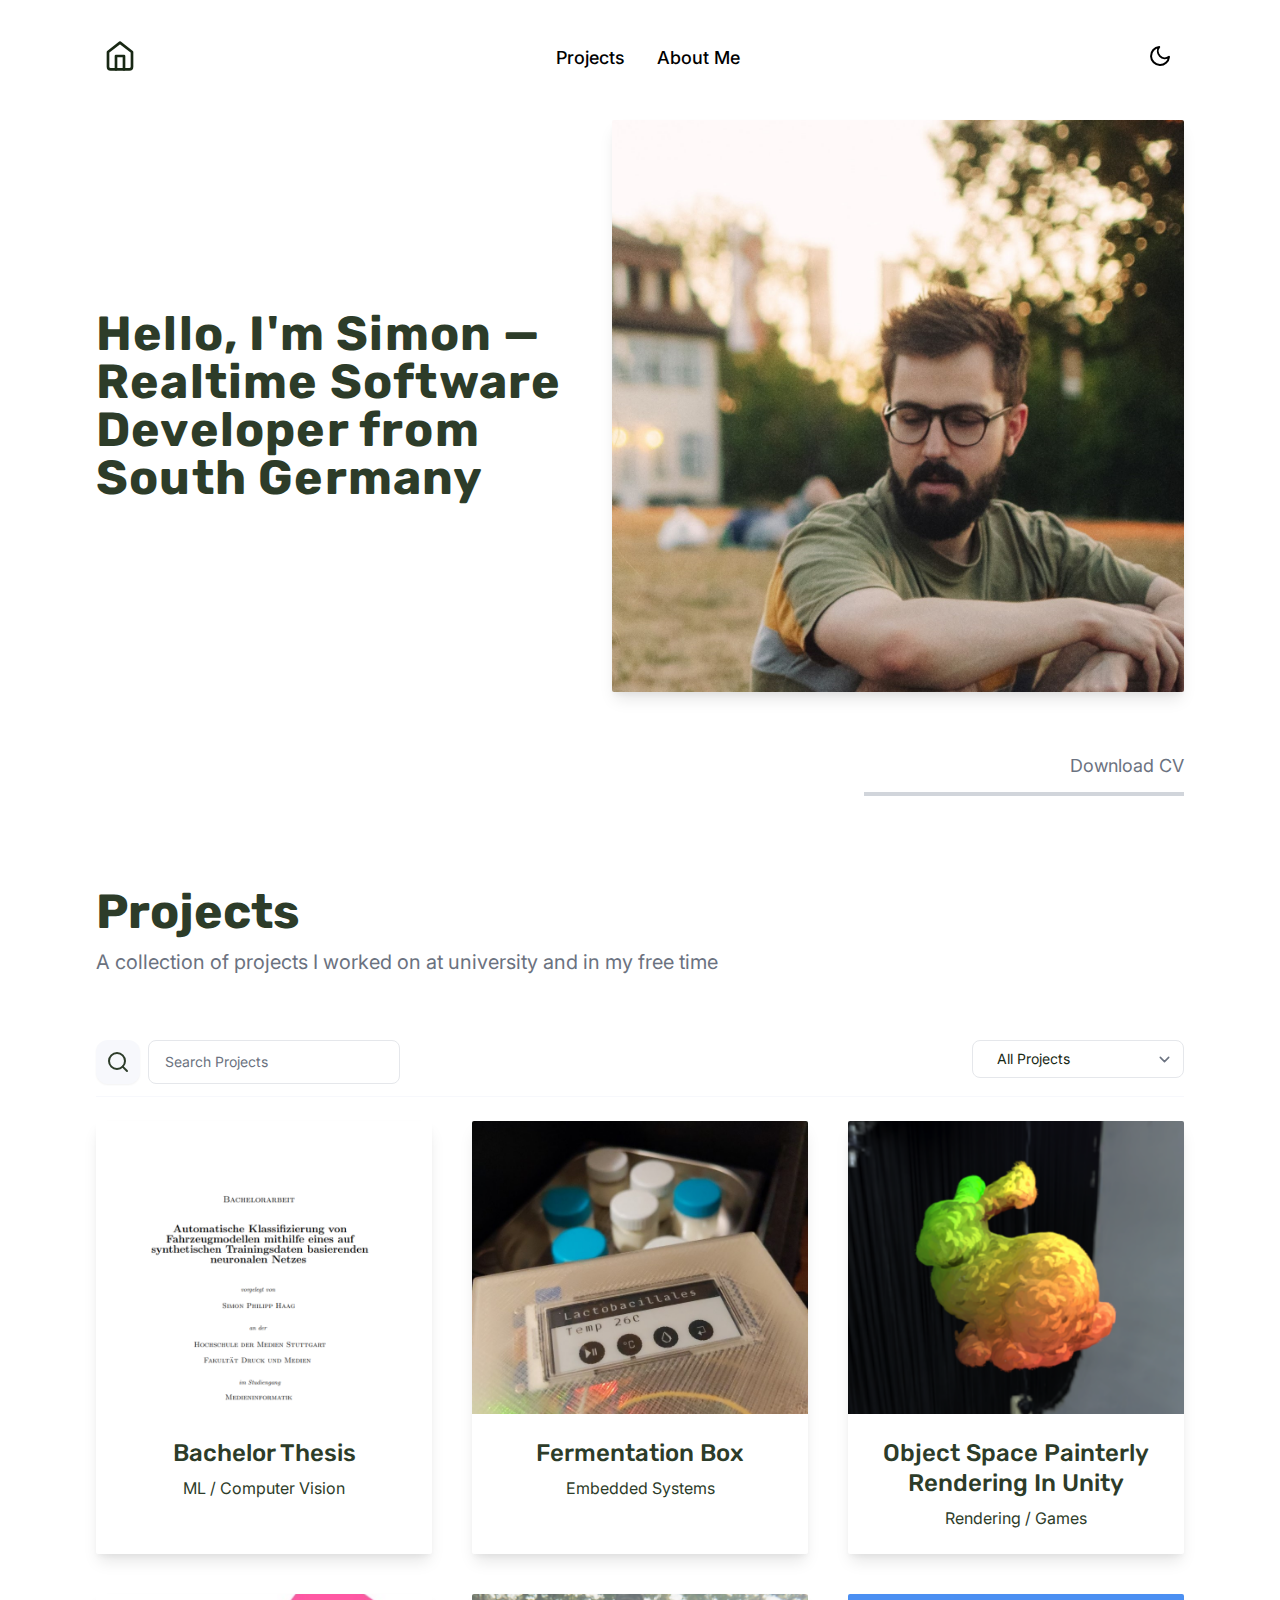
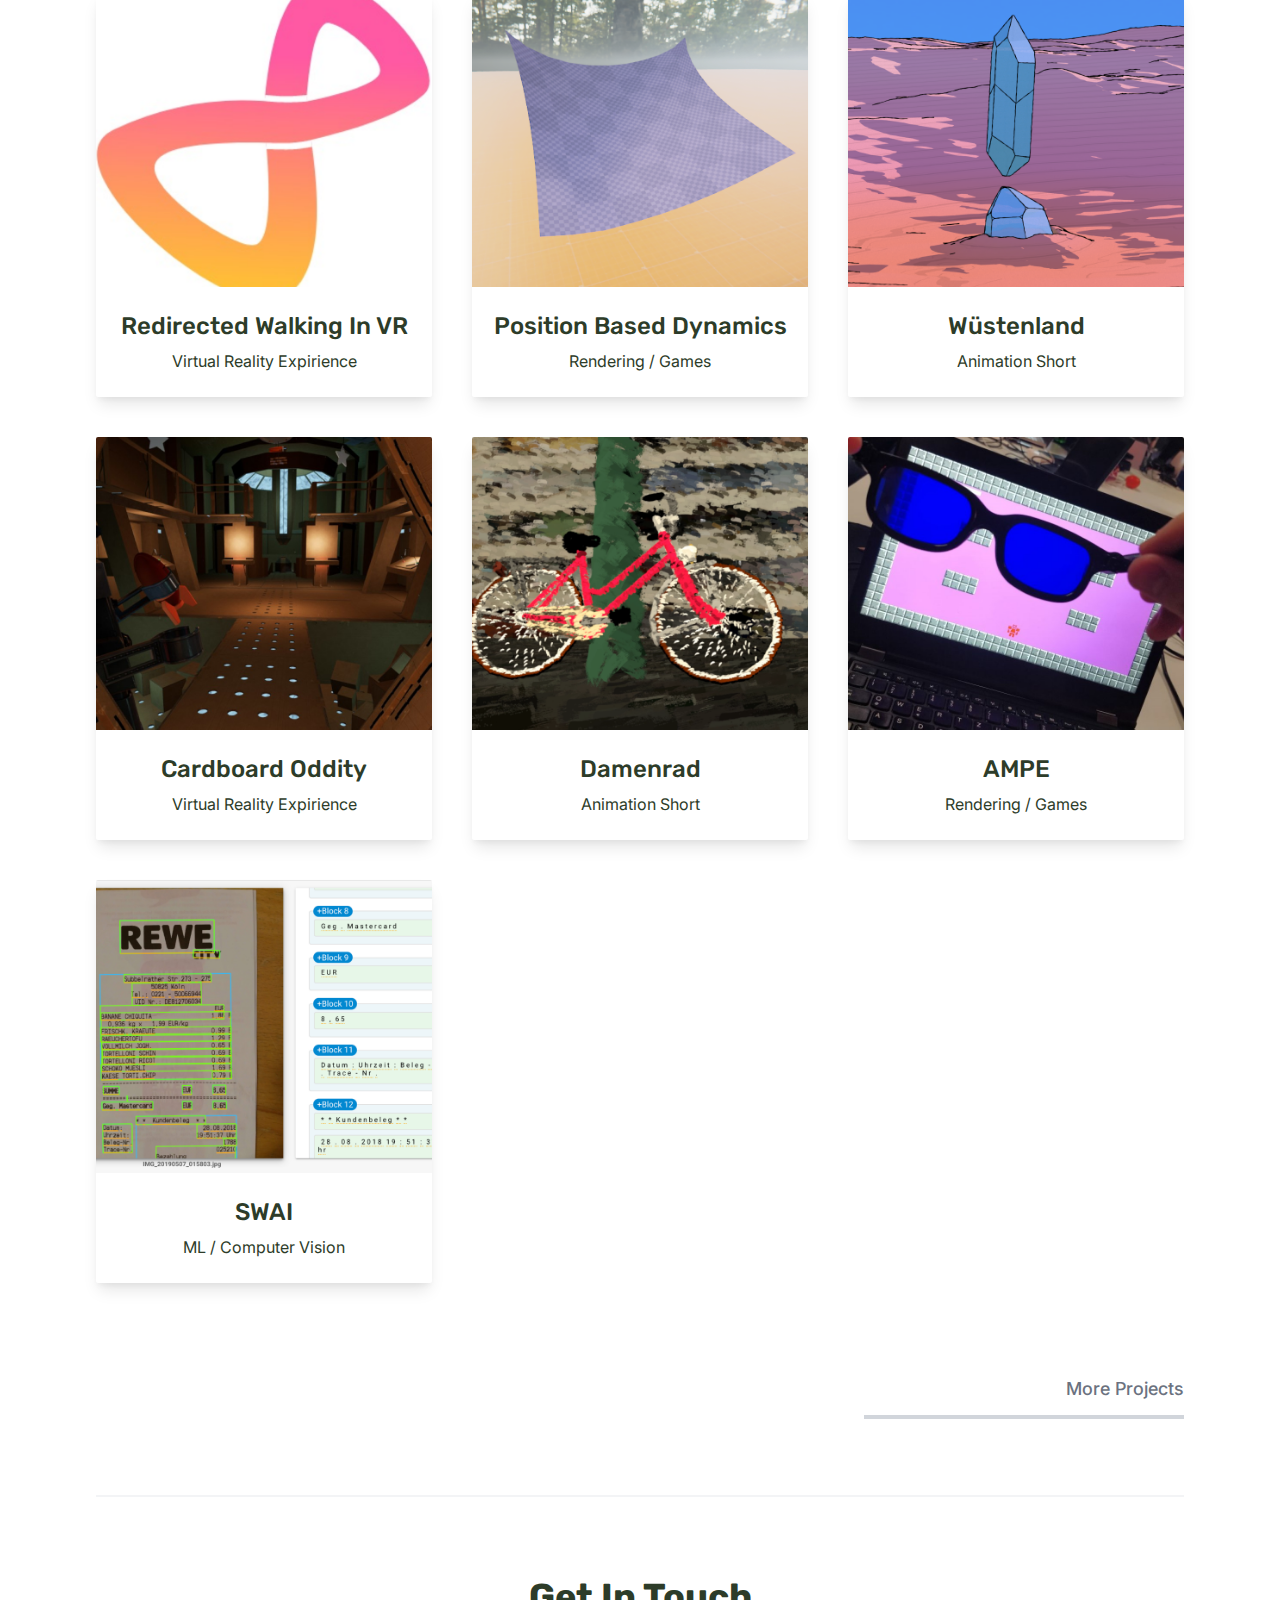
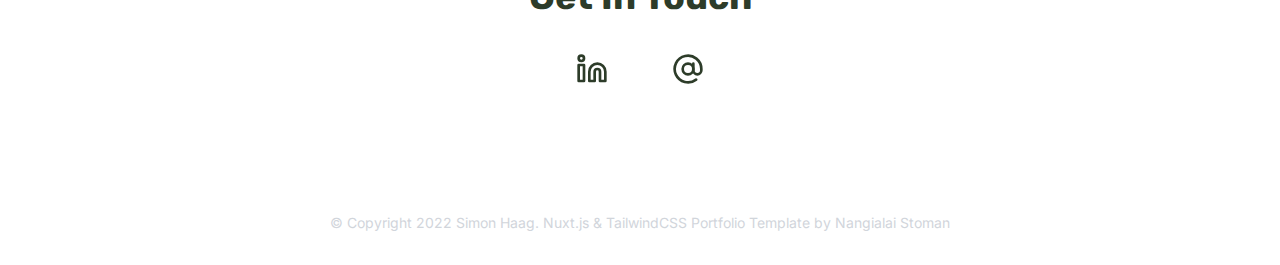
==== commit b74b2c84: "Add missing js" ====
--- a/index.html
+++ b/index.html
@@ -1,7 +1,7 @@
 <!doctype html>
 <html data-n-head-ssr lang="en" data-n-head="%7B%22lang%22:%7B%22ssr%22:%22en%22%7D%7D">
   <head>
-    <title>Simon Haag</title><meta data-n-head="ssr" charset="utf-8"><meta data-n-head="ssr" name="viewport" content="width=device-width,initial-scale=1"><meta data-n-head="ssr" data-hid="description" name="description" content=""><meta data-n-head="ssr" name="format-detection" content="telephone=no"><link data-n-head="ssr" rel="icon" type="image/x-icon" href="/favicon.png"><link data-n-head="ssr" rel="stylesheet" href="https://fonts.googleapis.com/css2?family=Inter:wght@400;600;700&family=Rubik:wght@300..900&display=swap"><link rel="preload" href="/_nuxt/ed5da42.js" as="script"><link rel="preload" href="/_nuxt/4eeca58.js" as="script"><link rel="preload" href="/_nuxt/c7ea40c.js" as="script"><link rel="preload" href="/_nuxt/b692d1c.js" as="script"><link rel="preload" href="/_nuxt/7f7becd.js" as="script"><style data-vue-ssr-id="54b08540:0 701f0ef2:0 a57b151a:0 1239d49d:0 5a6e7184:0 206b4bb9:0 ce431ce6:0">/*! tailwindcss v2.2.19 | MIT License | https://tailwindcss.com*//*! modern-normalize v1.1.0 | MIT License | https://github.com/sindresorhus/modern-normalize */*,::after,::before{box-sizing:border-box}html{-moz-tab-size:4;-o-tab-size:4;tab-size:4}html{line-height:1.15;-webkit-text-size-adjust:100%}body{margin:0}body{font-family:system-ui,-apple-system,'Segoe UI',Roboto,Helvetica,Arial,sans-serif,'Apple Color Emoji','Segoe UI Emoji'}hr{height:0;color:inherit}abbr[title]{-webkit-text-decoration:underline dotted;text-decoration:underline dotted}b,strong{font-weight:bolder}code,kbd,pre,samp{font-family:ui-monospace,SFMono-Regular,Consolas,'Liberation Mono',Menlo,monospace;font-size:1em}small{font-size:80%}sub,sup{font-size:75%;line-height:0;position:relative;vertical-align:baseline}sub{bottom:-.25em}sup{top:-.5em}table{text-indent:0;border-color:inherit}button,input,optgroup,select,textarea{font-family:inherit;font-size:100%;line-height:1.15;margin:0}button,select{text-transform:none}[type=button],[type=submit],button{-webkit-appearance:button}legend{padding:0}progress{vertical-align:baseline}[type=search]{-webkit-appearance:textfield;outline-offset:-2px}summary{display:list-item}blockquote,dd,dl,figure,h1,h2,h3,h4,h5,h6,hr,p,pre{margin:0}button{background-color:transparent;background-image:none}fieldset{margin:0;padding:0}ol,ul{list-style:none;margin:0;padding:0}html{font-family:Inter,Sans-serif;line-height:1.5}body{font-family:inherit;line-height:inherit}*,::after,::before{box-sizing:border-box;border-width:0;border-style:solid;border-color:currentColor}hr{border-top-width:1px}img{border-style:solid}textarea{resize:vertical}input::-moz-placeholder,textarea::-moz-placeholder{opacity:1;color:#9ca3af}input:-ms-input-placeholder,textarea:-ms-input-placeholder{opacity:1;color:#9ca3af}input::placeholder,textarea::placeholder{opacity:1;color:#9ca3af}button{cursor:pointer}table{border-collapse:collapse}h1,h2,h3,h4,h5,h6{font-size:inherit;font-weight:inherit}a{color:inherit;text-decoration:inherit}button,input,optgroup,select,textarea{padding:0;line-height:inherit;color:inherit}code,kbd,pre,samp{font-family:ui-monospace,SFMono-Regular,Menlo,Monaco,Consolas,"Liberation Mono","Courier New",monospace}audio,canvas,embed,iframe,img,object,svg,video{display:block;vertical-align:middle}img,video{max-width:100%;height:auto}[hidden]{display:none}*,::after,::before{--tw-border-opacity:1;border-color:rgba(229,231,235,var(--tw-border-opacity))}[type=email],[type=search],[type=text],[type=time],[type=url],select,textarea{-webkit-appearance:none;-moz-appearance:none;appearance:none;background-color:#fff;border-color:#6b7280;border-width:1px;border-radius:0;padding-top:.5rem;padding-right:.75rem;padding-bottom:.5rem;padding-left:.75rem;font-size:1rem;line-height:1.5rem;--tw-shadow:0 0 #0000}[type=email]:focus,[type=search]:focus,[type=text]:focus,[type=time]:focus,[type=url]:focus,select:focus,textarea:focus{outline:2px solid transparent;outline-offset:2px;--tw-ring-inset:var(--tw-empty, );/*!*//*!*/--tw-ring-offset-width:0px;--tw-ring-offset-color:#fff;--tw-ring-color:#2563eb;--tw-ring-offset-shadow:var(--tw-ring-inset) 0 0 0 var(--tw-ring-offset-width) var(--tw-ring-offset-color);--tw-ring-shadow:var(--tw-ring-inset) 0 0 0 calc(1px + var(--tw-ring-offset-width)) var(--tw-ring-color);box-shadow:var(--tw-ring-offset-shadow),var(--tw-ring-shadow),var(--tw-shadow);border-color:#2563eb}input::-moz-placeholder,textarea::-moz-placeholder{color:#6b7280;opacity:1}input:-ms-input-placeholder,textarea:-ms-input-placeholder{color:#6b7280;opacity:1}input::placeholder,textarea::placeholder{color:#6b7280;opacity:1}select{background-image:url("data:image/svg+xml,%3csvg xmlns='http://www.w3.org/2000/svg' fill='none' viewBox='0 0 20 20'%3e%3cpath stroke='%236b7280' stroke-linecap='round' stroke-linejoin='round' stroke-width='1.5' d='M6 8l4 4 4-4'/%3e%3c/svg%3e");background-position:right .5rem center;background-repeat:no-repeat;background-size:1.5em 1.5em;padding-right:2.5rem;-webkit-print-color-adjust:exact;color-adjust:exact}.container{width:100%;padding-right:1rem;padding-left:1rem}@media (min-width:640px){.container{max-width:640px;padding-right:2rem;padding-left:2rem}}@media (min-width:768px){.container{max-width:768px}}@media (min-width:1024px){.container{max-width:1024px;padding-right:5rem;padding-left:5rem}}@media (min-width:1280px){.container{max-width:1280px;padding-right:6rem;padding-left:6rem}}@media (min-width:1536px){.container{max-width:1536px;padding-right:8rem;padding-left:8rem}}.static{position:static}.fixed{position:fixed}.absolute{position:absolute}.relative{position:relative}.inset-0{top:0;right:0;bottom:0;left:0}.-bottom-1{bottom:-.25rem}.left-0{left:0}.z-10{z-index:10}.z-20{z-index:20}.z-30{z-index:30}.m-0{margin:0}.m-4{margin:1rem}.mx-5{margin-left:1.25rem;margin-right:1.25rem}.mx-auto{margin-left:auto;margin-right:auto}.mt-1{margin-top:.25rem}.mt-2{margin-top:.5rem}.mt-5{margin-top:1.25rem}.mt-6{margin-top:1.5rem}.mt-7{margin-top:1.75rem}.mt-8{margin-top:2rem}.mt-10{margin-top:2.5rem}.mt-12{margin-top:3rem}.mt-14{margin-top:3.5rem}.mt-20{margin-top:5rem}.mr-4{margin-right:1rem}.mr-10{margin-right:2.5rem}.mb-2{margin-bottom:.5rem}.mb-3{margin-bottom:.75rem}.mb-4{margin-bottom:1rem}.mb-5{margin-bottom:1.25rem}.mb-6{margin-bottom:1.5rem}.mb-7{margin-bottom:1.75rem}.mb-8{margin-bottom:2rem}.mb-10{margin-bottom:2.5rem}.mb-12{margin-bottom:3rem}.mb-20{margin-bottom:5rem}.ml-2{margin-left:.5rem}.block{display:block}.flex{display:flex}.table{display:table}.grid{display:grid}.hidden{display:none}.h-1{height:.25rem}.h-4{height:1rem}.h-5{height:1.25rem}.h-6{height:1.5rem}.h-7{height:1.75rem}.h-8{height:2rem}.h-auto{height:auto}.h-full{height:100%}.max-h-screen{max-height:100vh}.min-h-full{min-height:100%}.w-0{width:0}.w-4{width:1rem}.w-5{width:1.25rem}.w-6{width:1.5rem}.w-7{width:1.75rem}.w-12{width:3rem}.w-64{width:16rem}.w-1\/3{width:33.333333%}.w-2\/3{width:66.666667%}.w-6\/12{width:50%}.w-full{width:100%}.max-w-xs{max-width:20rem}.max-w-md{max-width:28rem}.max-w-xl{max-width:36rem}.max-w-screen-lg{max-width:1024px}.transform{--tw-translate-x:0;--tw-translate-y:0;--tw-rotate:0;--tw-skew-x:0;--tw-skew-y:0;--tw-scale-x:1;--tw-scale-y:1;transform:translateX(var(--tw-translate-x)) translateY(var(--tw-translate-y)) rotate(var(--tw-rotate)) skewX(var(--tw-skew-x)) skewY(var(--tw-skew-y)) scaleX(var(--tw-scale-x)) scaleY(var(--tw-scale-y))}@-webkit-keyframes spin{to{transform:rotate(360deg)}}@keyframes spin{to{transform:rotate(360deg)}}@-webkit-keyframes ping{100%,75%{transform:scale(2);opacity:0}}@keyframes ping{100%,75%{transform:scale(2);opacity:0}}@-webkit-keyframes pulse{50%{opacity:.5}}@keyframes pulse{50%{opacity:.5}}@-webkit-keyframes bounce{0%,100%{transform:translateY(-25%);-webkit-animation-timing-function:cubic-bezier(.8,0,1,1);animation-timing-function:cubic-bezier(.8,0,1,1)}50%{transform:none;-webkit-animation-timing-function:cubic-bezier(0,0,.2,1);animation-timing-function:cubic-bezier(0,0,.2,1)}}@keyframes bounce{0%,100%{transform:translateY(-25%);-webkit-animation-timing-function:cubic-bezier(.8,0,1,1);animation-timing-function:cubic-bezier(.8,0,1,1)}50%{transform:none;-webkit-animation-timing-function:cubic-bezier(0,0,.2,1);animation-timing-function:cubic-bezier(0,0,.2,1)}}.cursor-pointer{cursor:pointer}.grid-cols-1{grid-template-columns:repeat(1,minmax(0,1fr))}.grid-cols-2{grid-template-columns:repeat(2,minmax(0,1fr))}.flex-row{flex-direction:row}.flex-col{flex-direction:column}.items-center{align-items:center}.justify-end{justify-content:flex-end}.justify-center{justify-content:center}.justify-between{justify-content:space-between}.gap-0{gap:0}.gap-2{gap:.5rem}.gap-3{gap:.75rem}.gap-4{gap:1rem}.gap-10{gap:2.5rem}.overflow-y-hidden{overflow-y:hidden}.rounded-sm{border-radius:.125rem}.rounded-md{border-radius:.375rem}.rounded-lg{border-radius:.5rem}.rounded-xl{border-radius:.75rem}.rounded-2xl{border-radius:1rem}.rounded-t-sm{border-top-left-radius:.125rem;border-top-right-radius:.125rem}.border-0{border-width:0}.border{border-width:1px}.border-t-2{border-top-width:2px}.border-b{border-bottom-width:1px}.border-none{border-style:none}.border-gray-100{--tw-border-opacity:1;border-color:rgba(243,244,246,var(--tw-border-opacity))}.border-gray-200{--tw-border-opacity:1;border-color:rgba(229,231,235,var(--tw-border-opacity))}.border-primary-light{--tw-border-opacity:1;border-color:rgba(247,248,252,var(--tw-border-opacity))}.border-ternary-light{--tw-border-opacity:1;border-color:rgba(246,247,248,var(--tw-border-opacity))}.dark .dark\:border-secondary-dark{--tw-border-opacity:1;border-color:rgba(64,78,60,var(--tw-border-opacity))}.dark .dark\:border-ternary-dark{--tw-border-opacity:1;border-color:rgba(45,60,41,var(--tw-border-opacity))}.bg-black{--tw-bg-opacity:1;background-color:rgba(0,0,0,var(--tw-bg-opacity))}.bg-gray-300{--tw-bg-opacity:1;background-color:rgba(209,213,219,var(--tw-bg-opacity))}.bg-indigo-400{--tw-bg-opacity:1;background-color:rgba(129,140,248,var(--tw-bg-opacity))}.bg-indigo-500{--tw-bg-opacity:1;background-color:rgba(99,102,241,var(--tw-bg-opacity))}.bg-primary-light{--tw-bg-opacity:1;background-color:rgba(247,248,252,var(--tw-bg-opacity))}.bg-secondary-light{--tw-bg-opacity:1;background-color:rgba(255,255,255,var(--tw-bg-opacity))}.bg-ternary-light{--tw-bg-opacity:1;background-color:rgba(246,247,248,var(--tw-bg-opacity))}.bg-primary-oggy{--tw-bg-opacity:1;background-color:rgba(250,97,28,var(--tw-bg-opacity))}.bg-ligt-oggy{--tw-bg-opacity:1;background-color:rgba(255,129,28,var(--tw-bg-opacity))}.hover\:bg-indigo-500:hover{--tw-bg-opacity:1;background-color:rgba(99,102,241,var(--tw-bg-opacity))}.hover\:bg-indigo-600:hover{--tw-bg-opacity:1;background-color:rgba(79,70,229,var(--tw-bg-opacity))}.hover\:bg-primary-oggy:hover{--tw-bg-opacity:1;background-color:rgba(250,97,28,var(--tw-bg-opacity))}.dark .dark\:bg-ternary-light{--tw-bg-opacity:1;background-color:rgba(246,247,248,var(--tw-bg-opacity))}.dark .dark\:bg-primary-dark{--tw-bg-opacity:1;background-color:rgba(24,40,20,var(--tw-bg-opacity))}.dark .dark\:bg-secondary-dark{--tw-bg-opacity:1;background-color:rgba(64,78,60,var(--tw-bg-opacity))}.dark .dark\:bg-ternary-dark{--tw-bg-opacity:1;background-color:rgba(45,60,41,var(--tw-bg-opacity))}.bg-opacity-50{--tw-bg-opacity:0.5}.fill-current{fill:currentColor}.p-2{padding:.5rem}.p-4{padding:1rem}.p-5{padding:1.25rem}.p-6{padding:1.5rem}.p-2\.5{padding:.625rem}.px-2{padding-left:.5rem;padding-right:.5rem}.px-3{padding-left:.75rem;padding-right:.75rem}.px-4{padding-left:1rem;padding-right:1rem}.px-5{padding-left:1.25rem;padding-right:1.25rem}.px-6{padding-left:1.5rem;padding-right:1.5rem}.px-8{padding-left:2rem;padding-right:2rem}.px-10{padding-left:2.5rem;padding-right:2.5rem}.py-1{padding-top:.25rem;padding-bottom:.25rem}.py-2{padding-top:.5rem;padding-bottom:.5rem}.py-3{padding-top:.75rem;padding-bottom:.75rem}.py-4{padding-top:1rem;padding-bottom:1rem}.py-5{padding-top:1.25rem;padding-bottom:1.25rem}.py-6{padding-top:1.5rem;padding-bottom:1.5rem}.py-20{padding-top:5rem;padding-bottom:5rem}.py-1\.5{padding-top:.375rem;padding-bottom:.375rem}.py-2\.5{padding-top:.625rem;padding-bottom:.625rem}.pt-3{padding-top:.75rem}.pt-5{padding-top:1.25rem}.pt-10{padding-top:2.5rem}.pt-20{padding-top:5rem}.pr-1{padding-right:.25rem}.pr-2{padding-right:.5rem}.pr-3{padding-right:.75rem}.pb-3{padding-bottom:.75rem}.pb-4{padding-bottom:1rem}.pb-5{padding-bottom:1.25rem}.pb-8{padding-bottom:2rem}.pl-3{padding-left:.75rem}.pl-6{padding-left:1.5rem}.pl-8{padding-left:2rem}.text-left{text-align:left}.text-center{text-align:center}.text-right{text-align:right}.font-sans{font-family:Inter,Sans-serif}.font-display{font-family:Rubik}.text-sm{font-size:.875rem;line-height:1.25rem}.text-lg{font-size:1.125rem;line-height:1.75rem}.text-2xl{font-size:1.5rem;line-height:2rem}.text-3xl{font-size:1.875rem;line-height:2.25rem}.text-4xl{font-size:2.25rem;line-height:2.5rem}.font-normal{font-weight:400}.font-medium{font-weight:500}.font-semibold{font-weight:600}.font-bold{font-weight:700}.leading-none{line-height:1}.leading-tight{line-height:1.25}.leading-loose{line-height:2}.tracking-wide{letter-spacing:.025em}.tracking-wider{letter-spacing:.05em}.text-white{--tw-text-opacity:1;color:rgba(255,255,255,var(--tw-text-opacity))}.text-gray-300{--tw-text-opacity:1;color:rgba(209,213,219,var(--tw-text-opacity))}.text-gray-400{--tw-text-opacity:1;color:rgba(156,163,175,var(--tw-text-opacity))}.text-gray-500{--tw-text-opacity:1;color:rgba(107,114,128,var(--tw-text-opacity))}.text-primary-light{--tw-text-opacity:1;color:rgba(247,248,252,var(--tw-text-opacity))}.text-ternary-light{--tw-text-opacity:1;color:rgba(246,247,248,var(--tw-text-opacity))}.text-primary-dark{--tw-text-opacity:1;color:rgba(24,40,20,var(--tw-text-opacity))}.text-secondary-dark{--tw-text-opacity:1;color:rgba(64,78,60,var(--tw-text-opacity))}.text-ternary-dark{--tw-text-opacity:1;color:rgba(45,60,41,var(--tw-text-opacity))}.hover\:text-primary-dark:hover{--tw-text-opacity:1;color:rgba(24,40,20,var(--tw-text-opacity))}.hover\:text-primary-oggy:hover{--tw-text-opacity:1;color:rgba(250,97,28,var(--tw-text-opacity))}.hover\:text-ligt-oggy:hover{--tw-text-opacity:1;color:rgba(255,129,28,var(--tw-text-opacity))}.dark .dark\:text-gray-400{--tw-text-opacity:1;color:rgba(156,163,175,var(--tw-text-opacity))}.dark .dark\:text-primary-light{--tw-text-opacity:1;color:rgba(247,248,252,var(--tw-text-opacity))}.dark .dark\:text-secondary-light{--tw-text-opacity:1;color:rgba(255,255,255,var(--tw-text-opacity))}.dark .dark\:text-ternary-light{--tw-text-opacity:1;color:rgba(246,247,248,var(--tw-text-opacity))}.dark .dark\:hover\:text-primary-light:hover{--tw-text-opacity:1;color:rgba(247,248,252,var(--tw-text-opacity))}.dark .dark\:hover\:text-primary-oggy:hover{--tw-text-opacity:1;color:rgba(250,97,28,var(--tw-text-opacity))}.dark .dark\:hover\:text-ligt-oggy:hover{--tw-text-opacity:1;color:rgba(255,129,28,var(--tw-text-opacity))}.hover\:underline:hover{text-decoration:underline}*,::after,::before{--tw-shadow:0 0 #0000}.shadow-sm{--tw-shadow:0 1px 2px 0 rgba(0, 0, 0, 0.05);box-shadow:var(--tw-ring-offset-shadow,0 0 #0000),var(--tw-ring-shadow,0 0 #0000),var(--tw-shadow)}.shadow-lg{--tw-shadow:0 10px 15px -3px rgba(0, 0, 0, 0.1),0 4px 6px -2px rgba(0, 0, 0, 0.05);box-shadow:var(--tw-ring-offset-shadow,0 0 #0000),var(--tw-ring-shadow,0 0 #0000),var(--tw-shadow)}.shadow-xl{--tw-shadow:0 20px 25px -5px rgba(0, 0, 0, 0.1),0 10px 10px -5px rgba(0, 0, 0, 0.04);box-shadow:var(--tw-ring-offset-shadow,0 0 #0000),var(--tw-ring-shadow,0 0 #0000),var(--tw-shadow)}.hover\:shadow-xl:hover{--tw-shadow:0 20px 25px -5px rgba(0, 0, 0, 0.1),0 10px 10px -5px rgba(0, 0, 0, 0.04);box-shadow:var(--tw-ring-offset-shadow,0 0 #0000),var(--tw-ring-shadow,0 0 #0000),var(--tw-shadow)}.focus\:outline-none:focus{outline:2px solid transparent;outline-offset:2px}*,::after,::before{--tw-ring-inset:var(--tw-empty, );/*!*//*!*/--tw-ring-offset-width:0px;--tw-ring-offset-color:#fff;--tw-ring-color:rgba(59, 130, 246, 0.5);--tw-ring-offset-shadow:0 0 #0000;--tw-ring-shadow:0 0 #0000}.focus\:ring-1:focus{--tw-ring-offset-shadow:var(--tw-ring-inset) 0 0 0 var(--tw-ring-offset-width) var(--tw-ring-offset-color);--tw-ring-shadow:var(--tw-ring-inset) 0 0 0 calc(1px + var(--tw-ring-offset-width)) var(--tw-ring-color);box-shadow:var(--tw-ring-offset-shadow),var(--tw-ring-shadow),var(--tw-shadow,0 0 #0000)}.focus\:ring-indigo-900:focus{--tw-ring-opacity:1;--tw-ring-color:rgba(49, 46, 129, var(--tw-ring-opacity))}.focus\:ring-ternary-light:focus{--tw-ring-opacity:1;--tw-ring-color:rgba(246, 247, 248, var(--tw-ring-opacity))}.filter{--tw-blur:var(--tw-empty, );/*!*//*!*/--tw-brightness:var(--tw-empty, );/*!*//*!*/--tw-contrast:var(--tw-empty, );/*!*//*!*/--tw-grayscale:var(--tw-empty, );/*!*//*!*/--tw-hue-rotate:var(--tw-empty, );/*!*//*!*/--tw-invert:var(--tw-empty, );/*!*//*!*/--tw-saturate:var(--tw-empty, );/*!*//*!*/--tw-sepia:var(--tw-empty, );/*!*//*!*/--tw-drop-shadow:var(--tw-empty, );/*!*//*!*/filter:var(--tw-blur) var(--tw-brightness) var(--tw-contrast) var(--tw-grayscale) var(--tw-hue-rotate) var(--tw-invert) var(--tw-saturate) var(--tw-sepia) var(--tw-drop-shadow)}.transition-all{transition-property:all;transition-timing-function:cubic-bezier(.4,0,.2,1);transition-duration:150ms}.transition{transition-property:background-color,border-color,color,fill,stroke,opacity,box-shadow,transform,filter,-webkit-backdrop-filter;transition-property:background-color,border-color,color,fill,stroke,opacity,box-shadow,transform,filter,backdrop-filter;transition-property:background-color,border-color,color,fill,stroke,opacity,box-shadow,transform,filter,backdrop-filter,-webkit-backdrop-filter;transition-timing-function:cubic-bezier(.4,0,.2,1);transition-duration:150ms}@media (min-width:640px){.sm\:container{width:100%;padding-right:1rem;padding-left:1rem}@media (min-width:640px){.sm\:container{max-width:640px;padding-right:2rem;padding-left:2rem}}@media (min-width:768px){.sm\:container{max-width:768px}}@media (min-width:1024px){.sm\:container{max-width:1024px;padding-right:5rem;padding-left:5rem}}@media (min-width:1280px){.sm\:container{max-width:1280px;padding-right:6rem;padding-left:6rem}}@media (min-width:1536px){.sm\:container{max-width:1536px;padding-right:8rem;padding-left:8rem}}.sm\:mx-4{margin-left:1rem;margin-right:1rem}.sm\:mx-auto{margin-left:auto;margin-right:auto}.sm\:mt-0{margin-top:0}.sm\:mt-2{margin-top:.5rem}.sm\:mt-3{margin-top:.75rem}.sm\:mt-16{margin-top:4rem}.sm\:mt-20{margin-top:5rem}.sm\:mb-0{margin-bottom:0}.sm\:mb-28{margin-bottom:7rem}.sm\:ml-0{margin-left:0}.sm\:ml-4{margin-left:1rem}.sm\:block{display:block}.sm\:flex{display:flex}.sm\:hidden{display:none}.sm\:h-8{height:2rem}.sm\:w-8{width:2rem}.sm\:w-1\/2{width:50%}.sm\:w-1\/3{width:33.333333%}.sm\:w-2\/3{width:66.666667%}.sm\:w-full{width:100%}.sm\:grid-cols-2{grid-template-columns:repeat(2,minmax(0,1fr))}.sm\:grid-cols-3{grid-template-columns:repeat(3,minmax(0,1fr))}.sm\:grid-cols-4{grid-template-columns:repeat(4,minmax(0,1fr))}.sm\:flex-row{flex-direction:row}.sm\:items-center{align-items:center}.sm\:justify-between{justify-content:space-between}.sm\:gap-8{gap:2rem}.sm\:gap-10{gap:2.5rem}.sm\:rounded-lg{border-radius:.5rem}.sm\:border-t-0{border-top-width:0}.sm\:p-0{padding:0}.sm\:p-4{padding:1rem}.sm\:p-10{padding:2.5rem}.sm\:px-0{padding-left:0;padding-right:0}.sm\:px-3{padding-left:.75rem;padding-right:.75rem}.sm\:px-4{padding-left:1rem;padding-right:1rem}.sm\:px-6{padding-left:1.5rem;padding-right:1.5rem}.sm\:py-2{padding-top:.5rem;padding-bottom:.5rem}.sm\:py-3{padding-top:.75rem;padding-bottom:.75rem}.sm\:py-10{padding-top:2.5rem;padding-bottom:2.5rem}.sm\:py-2\.5{padding-top:.625rem;padding-bottom:.625rem}.sm\:pt-2{padding-top:.5rem}.sm\:pt-24{padding-top:6rem}.sm\:pb-1{padding-bottom:.25rem}.sm\:text-lg{font-size:1.125rem;line-height:1.75rem}.sm\:text-xl{font-size:1.25rem;line-height:1.75rem}.sm\:text-4xl{font-size:2.25rem;line-height:2.5rem}.sm\:text-5xl{font-size:3rem;line-height:1}.sm\:font-medium{font-weight:500}.sm\:font-bold{font-weight:700}.sm\:shadow-none{--tw-shadow:0 0 #0000;box-shadow:var(--tw-ring-offset-shadow,0 0 #0000),var(--tw-ring-shadow,0 0 #0000),var(--tw-shadow)}}@media (min-width:768px){.md\:w-64{width:16rem}.md\:max-w-xl{max-width:36rem}.md\:flex-row{flex-direction:row}.md\:px-0{padding-left:0;padding-right:0}.md\:text-2xl{font-size:1.5rem;line-height:2rem}}@media (min-width:1024px){.lg\:max-w-xl{max-width:36rem}.lg\:grid-cols-3{grid-template-columns:repeat(3,minmax(0,1fr))}}@media (min-width:1280px){.xl\:max-w-xl{max-width:36rem}.xl\:max-w-screen-xl{max-width:1280px}}#__layout,#__nuxt,body,html{height:100%}.nuxt-progress{position:fixed;top:0;left:0;right:0;height:2px;width:0;opacity:1;transition:width .1s,opacity .4s;background-color:#000;z-index:999999}.nuxt-progress.nuxt-progress-notransition{transition:none}.nuxt-progress-failed{background-color:red}.vue-back-to-top{--tw-bg-opacity:1;background-color:rgba(99,102,241,var(--tw-bg-opacity))}.vue-back-to-top:hover{--tw-bg-opacity:1;background-color:rgba(79,70,229,var(--tw-bg-opacity))}.vue-back-to-top{padding:.5rem;--tw-text-opacity:1;color:rgba(255,255,255,var(--tw-text-opacity))}@media (min-width:640px){.vue-back-to-top{padding:1rem}}.vue-back-to-top{border-radius:50%;font-size:22px;line-height:22px}.fade-enter-active{-webkit-animation:coming .4s;animation:coming .4s;-webkit-animation-delay:.2s;animation-delay:.2s;opacity:0}.fade-leave-active{-webkit-animation:going .4s;animation:going .4s}@-webkit-keyframes going{0%{transform:translateX(0)}to{transform:translateX(-10px);opacity:0}}@keyframes going{0%{transform:translateX(0)}to{transform:translateX(-10px);opacity:0}}@-webkit-keyframes coming{0%{transform:translateX(-10px);opacity:0}to{transform:translateX(0);opacity:1}}@keyframes coming{0%{transform:translateX(-10px);opacity:0}to{transform:translateX(0);opacity:1}}#nav .nuxt-link-active,#nav .nuxt-link-exact-active{--tw-text-opacity:1;color:rgba(255,129,28,var(--tw-text-opacity))}#nav .nuxt-link-active,#nav .nuxt-link-exact-active{font-weight:500}.one:hover span:last-child{width:100%}.one:hover span:last-child{width:100%}</style><link rel="preload" href="/_nuxt/static/1659222044/state.js" as="script"><link rel="preload" href="/_nuxt/static/1659222044/payload.js" as="script"><link rel="preload" href="/_nuxt/static/1659222044/manifest.js" as="script">
+    <title>Simon Haag</title><meta data-n-head="ssr" charset="utf-8"><meta data-n-head="ssr" name="viewport" content="width=device-width,initial-scale=1"><meta data-n-head="ssr" data-hid="description" name="description" content=""><meta data-n-head="ssr" name="format-detection" content="telephone=no"><link data-n-head="ssr" rel="icon" type="image/x-icon" href="/favicon.png"><link data-n-head="ssr" rel="stylesheet" href="https://fonts.googleapis.com/css2?family=Inter:wght@400;600;700&family=Rubik:wght@300..900&display=swap"><link rel="preload" href="/_nuxt/8645036.js" as="script"><link rel="preload" href="/_nuxt/4eeca58.js" as="script"><link rel="preload" href="/_nuxt/f18513e.js" as="script"><link rel="preload" href="/_nuxt/e2501f9.js" as="script"><link rel="preload" href="/_nuxt/821ce5f.js" as="script"><style data-vue-ssr-id="54b08540:0 701f0ef2:0 a57b151a:0 1239d49d:0 5a6e7184:0 206b4bb9:0 ce431ce6:0">/*! tailwindcss v2.2.19 | MIT License | https://tailwindcss.com*//*! modern-normalize v1.1.0 | MIT License | https://github.com/sindresorhus/modern-normalize */*,::after,::before{box-sizing:border-box}html{-moz-tab-size:4;-o-tab-size:4;tab-size:4}html{line-height:1.15;-webkit-text-size-adjust:100%}body{margin:0}body{font-family:system-ui,-apple-system,'Segoe UI',Roboto,Helvetica,Arial,sans-serif,'Apple Color Emoji','Segoe UI Emoji'}hr{height:0;color:inherit}abbr[title]{-webkit-text-decoration:underline dotted;text-decoration:underline dotted}b,strong{font-weight:bolder}code,kbd,pre,samp{font-family:ui-monospace,SFMono-Regular,Consolas,'Liberation Mono',Menlo,monospace;font-size:1em}small{font-size:80%}sub,sup{font-size:75%;line-height:0;position:relative;vertical-align:baseline}sub{bottom:-.25em}sup{top:-.5em}table{text-indent:0;border-color:inherit}button,input,optgroup,select,textarea{font-family:inherit;font-size:100%;line-height:1.15;margin:0}button,select{text-transform:none}[type=button],[type=submit],button{-webkit-appearance:button}legend{padding:0}progress{vertical-align:baseline}[type=search]{-webkit-appearance:textfield;outline-offset:-2px}summary{display:list-item}blockquote,dd,dl,figure,h1,h2,h3,h4,h5,h6,hr,p,pre{margin:0}button{background-color:transparent;background-image:none}fieldset{margin:0;padding:0}ol,ul{list-style:none;margin:0;padding:0}html{font-family:Inter,Sans-serif;line-height:1.5}body{font-family:inherit;line-height:inherit}*,::after,::before{box-sizing:border-box;border-width:0;border-style:solid;border-color:currentColor}hr{border-top-width:1px}img{border-style:solid}textarea{resize:vertical}input::-moz-placeholder,textarea::-moz-placeholder{opacity:1;color:#9ca3af}input:-ms-input-placeholder,textarea:-ms-input-placeholder{opacity:1;color:#9ca3af}input::placeholder,textarea::placeholder{opacity:1;color:#9ca3af}button{cursor:pointer}table{border-collapse:collapse}h1,h2,h3,h4,h5,h6{font-size:inherit;font-weight:inherit}a{color:inherit;text-decoration:inherit}button,input,optgroup,select,textarea{padding:0;line-height:inherit;color:inherit}code,kbd,pre,samp{font-family:ui-monospace,SFMono-Regular,Menlo,Monaco,Consolas,"Liberation Mono","Courier New",monospace}audio,canvas,embed,iframe,img,object,svg,video{display:block;vertical-align:middle}img,video{max-width:100%;height:auto}[hidden]{display:none}*,::after,::before{--tw-border-opacity:1;border-color:rgba(229,231,235,var(--tw-border-opacity))}[type=email],[type=search],[type=text],[type=time],[type=url],select,textarea{-webkit-appearance:none;-moz-appearance:none;appearance:none;background-color:#fff;border-color:#6b7280;border-width:1px;border-radius:0;padding-top:.5rem;padding-right:.75rem;padding-bottom:.5rem;padding-left:.75rem;font-size:1rem;line-height:1.5rem;--tw-shadow:0 0 #0000}[type=email]:focus,[type=search]:focus,[type=text]:focus,[type=time]:focus,[type=url]:focus,select:focus,textarea:focus{outline:2px solid transparent;outline-offset:2px;--tw-ring-inset:var(--tw-empty, );/*!*//*!*/--tw-ring-offset-width:0px;--tw-ring-offset-color:#fff;--tw-ring-color:#2563eb;--tw-ring-offset-shadow:var(--tw-ring-inset) 0 0 0 var(--tw-ring-offset-width) var(--tw-ring-offset-color);--tw-ring-shadow:var(--tw-ring-inset) 0 0 0 calc(1px + var(--tw-ring-offset-width)) var(--tw-ring-color);box-shadow:var(--tw-ring-offset-shadow),var(--tw-ring-shadow),var(--tw-shadow);border-color:#2563eb}input::-moz-placeholder,textarea::-moz-placeholder{color:#6b7280;opacity:1}input:-ms-input-placeholder,textarea:-ms-input-placeholder{color:#6b7280;opacity:1}input::placeholder,textarea::placeholder{color:#6b7280;opacity:1}select{background-image:url("data:image/svg+xml,%3csvg xmlns='http://www.w3.org/2000/svg' fill='none' viewBox='0 0 20 20'%3e%3cpath stroke='%236b7280' stroke-linecap='round' stroke-linejoin='round' stroke-width='1.5' d='M6 8l4 4 4-4'/%3e%3c/svg%3e");background-position:right .5rem center;background-repeat:no-repeat;background-size:1.5em 1.5em;padding-right:2.5rem;-webkit-print-color-adjust:exact;color-adjust:exact}.container{width:100%;padding-right:1rem;padding-left:1rem}@media (min-width:640px){.container{max-width:640px;padding-right:2rem;padding-left:2rem}}@media (min-width:768px){.container{max-width:768px}}@media (min-width:1024px){.container{max-width:1024px;padding-right:5rem;padding-left:5rem}}@media (min-width:1280px){.container{max-width:1280px;padding-right:6rem;padding-left:6rem}}@media (min-width:1536px){.container{max-width:1536px;padding-right:8rem;padding-left:8rem}}.static{position:static}.fixed{position:fixed}.absolute{position:absolute}.relative{position:relative}.inset-0{top:0;right:0;bottom:0;left:0}.-bottom-1{bottom:-.25rem}.left-0{left:0}.z-10{z-index:10}.z-20{z-index:20}.z-30{z-index:30}.m-0{margin:0}.m-4{margin:1rem}.mx-5{margin-left:1.25rem;margin-right:1.25rem}.mx-auto{margin-left:auto;margin-right:auto}.mt-1{margin-top:.25rem}.mt-2{margin-top:.5rem}.mt-5{margin-top:1.25rem}.mt-6{margin-top:1.5rem}.mt-7{margin-top:1.75rem}.mt-8{margin-top:2rem}.mt-10{margin-top:2.5rem}.mt-12{margin-top:3rem}.mt-14{margin-top:3.5rem}.mt-20{margin-top:5rem}.mr-4{margin-right:1rem}.mr-10{margin-right:2.5rem}.mb-2{margin-bottom:.5rem}.mb-3{margin-bottom:.75rem}.mb-4{margin-bottom:1rem}.mb-5{margin-bottom:1.25rem}.mb-6{margin-bottom:1.5rem}.mb-7{margin-bottom:1.75rem}.mb-8{margin-bottom:2rem}.mb-10{margin-bottom:2.5rem}.mb-12{margin-bottom:3rem}.mb-20{margin-bottom:5rem}.ml-2{margin-left:.5rem}.block{display:block}.flex{display:flex}.table{display:table}.grid{display:grid}.hidden{display:none}.h-1{height:.25rem}.h-4{height:1rem}.h-5{height:1.25rem}.h-6{height:1.5rem}.h-7{height:1.75rem}.h-8{height:2rem}.h-auto{height:auto}.h-full{height:100%}.max-h-screen{max-height:100vh}.min-h-full{min-height:100%}.w-0{width:0}.w-4{width:1rem}.w-5{width:1.25rem}.w-6{width:1.5rem}.w-7{width:1.75rem}.w-12{width:3rem}.w-64{width:16rem}.w-1\/3{width:33.333333%}.w-2\/3{width:66.666667%}.w-6\/12{width:50%}.w-full{width:100%}.max-w-xs{max-width:20rem}.max-w-md{max-width:28rem}.max-w-xl{max-width:36rem}.max-w-screen-lg{max-width:1024px}.transform{--tw-translate-x:0;--tw-translate-y:0;--tw-rotate:0;--tw-skew-x:0;--tw-skew-y:0;--tw-scale-x:1;--tw-scale-y:1;transform:translateX(var(--tw-translate-x)) translateY(var(--tw-translate-y)) rotate(var(--tw-rotate)) skewX(var(--tw-skew-x)) skewY(var(--tw-skew-y)) scaleX(var(--tw-scale-x)) scaleY(var(--tw-scale-y))}@-webkit-keyframes spin{to{transform:rotate(360deg)}}@keyframes spin{to{transform:rotate(360deg)}}@-webkit-keyframes ping{100%,75%{transform:scale(2);opacity:0}}@keyframes ping{100%,75%{transform:scale(2);opacity:0}}@-webkit-keyframes pulse{50%{opacity:.5}}@keyframes pulse{50%{opacity:.5}}@-webkit-keyframes bounce{0%,100%{transform:translateY(-25%);-webkit-animation-timing-function:cubic-bezier(.8,0,1,1);animation-timing-function:cubic-bezier(.8,0,1,1)}50%{transform:none;-webkit-animation-timing-function:cubic-bezier(0,0,.2,1);animation-timing-function:cubic-bezier(0,0,.2,1)}}@keyframes bounce{0%,100%{transform:translateY(-25%);-webkit-animation-timing-function:cubic-bezier(.8,0,1,1);animation-timing-function:cubic-bezier(.8,0,1,1)}50%{transform:none;-webkit-animation-timing-function:cubic-bezier(0,0,.2,1);animation-timing-function:cubic-bezier(0,0,.2,1)}}.cursor-pointer{cursor:pointer}.grid-cols-1{grid-template-columns:repeat(1,minmax(0,1fr))}.grid-cols-2{grid-template-columns:repeat(2,minmax(0,1fr))}.flex-row{flex-direction:row}.flex-col{flex-direction:column}.items-center{align-items:center}.justify-end{justify-content:flex-end}.justify-center{justify-content:center}.justify-between{justify-content:space-between}.gap-0{gap:0}.gap-2{gap:.5rem}.gap-3{gap:.75rem}.gap-4{gap:1rem}.gap-10{gap:2.5rem}.overflow-y-hidden{overflow-y:hidden}.rounded-sm{border-radius:.125rem}.rounded-md{border-radius:.375rem}.rounded-lg{border-radius:.5rem}.rounded-xl{border-radius:.75rem}.rounded-2xl{border-radius:1rem}.rounded-t-sm{border-top-left-radius:.125rem;border-top-right-radius:.125rem}.border-0{border-width:0}.border{border-width:1px}.border-t-2{border-top-width:2px}.border-b{border-bottom-width:1px}.border-none{border-style:none}.border-gray-100{--tw-border-opacity:1;border-color:rgba(243,244,246,var(--tw-border-opacity))}.border-gray-200{--tw-border-opacity:1;border-color:rgba(229,231,235,var(--tw-border-opacity))}.border-primary-light{--tw-border-opacity:1;border-color:rgba(247,248,252,var(--tw-border-opacity))}.border-ternary-light{--tw-border-opacity:1;border-color:rgba(246,247,248,var(--tw-border-opacity))}.dark .dark\:border-secondary-dark{--tw-border-opacity:1;border-color:rgba(64,78,60,var(--tw-border-opacity))}.dark .dark\:border-ternary-dark{--tw-border-opacity:1;border-color:rgba(45,60,41,var(--tw-border-opacity))}.bg-black{--tw-bg-opacity:1;background-color:rgba(0,0,0,var(--tw-bg-opacity))}.bg-gray-300{--tw-bg-opacity:1;background-color:rgba(209,213,219,var(--tw-bg-opacity))}.bg-indigo-400{--tw-bg-opacity:1;background-color:rgba(129,140,248,var(--tw-bg-opacity))}.bg-indigo-500{--tw-bg-opacity:1;background-color:rgba(99,102,241,var(--tw-bg-opacity))}.bg-primary-light{--tw-bg-opacity:1;background-color:rgba(247,248,252,var(--tw-bg-opacity))}.bg-secondary-light{--tw-bg-opacity:1;background-color:rgba(255,255,255,var(--tw-bg-opacity))}.bg-ternary-light{--tw-bg-opacity:1;background-color:rgba(246,247,248,var(--tw-bg-opacity))}.bg-primary-oggy{--tw-bg-opacity:1;background-color:rgba(250,97,28,var(--tw-bg-opacity))}.bg-ligt-oggy{--tw-bg-opacity:1;background-color:rgba(255,129,28,var(--tw-bg-opacity))}.hover\:bg-indigo-500:hover{--tw-bg-opacity:1;background-color:rgba(99,102,241,var(--tw-bg-opacity))}.hover\:bg-indigo-600:hover{--tw-bg-opacity:1;background-color:rgba(79,70,229,var(--tw-bg-opacity))}.hover\:bg-primary-oggy:hover{--tw-bg-opacity:1;background-color:rgba(250,97,28,var(--tw-bg-opacity))}.dark .dark\:bg-ternary-light{--tw-bg-opacity:1;background-color:rgba(246,247,248,var(--tw-bg-opacity))}.dark .dark\:bg-primary-dark{--tw-bg-opacity:1;background-color:rgba(24,40,20,var(--tw-bg-opacity))}.dark .dark\:bg-secondary-dark{--tw-bg-opacity:1;background-color:rgba(64,78,60,var(--tw-bg-opacity))}.dark .dark\:bg-ternary-dark{--tw-bg-opacity:1;background-color:rgba(45,60,41,var(--tw-bg-opacity))}.bg-opacity-50{--tw-bg-opacity:0.5}.fill-current{fill:currentColor}.p-2{padding:.5rem}.p-4{padding:1rem}.p-5{padding:1.25rem}.p-6{padding:1.5rem}.p-2\.5{padding:.625rem}.px-2{padding-left:.5rem;padding-right:.5rem}.px-3{padding-left:.75rem;padding-right:.75rem}.px-4{padding-left:1rem;padding-right:1rem}.px-5{padding-left:1.25rem;padding-right:1.25rem}.px-6{padding-left:1.5rem;padding-right:1.5rem}.px-8{padding-left:2rem;padding-right:2rem}.px-10{padding-left:2.5rem;padding-right:2.5rem}.py-1{padding-top:.25rem;padding-bottom:.25rem}.py-2{padding-top:.5rem;padding-bottom:.5rem}.py-3{padding-top:.75rem;padding-bottom:.75rem}.py-4{padding-top:1rem;padding-bottom:1rem}.py-5{padding-top:1.25rem;padding-bottom:1.25rem}.py-6{padding-top:1.5rem;padding-bottom:1.5rem}.py-20{padding-top:5rem;padding-bottom:5rem}.py-1\.5{padding-top:.375rem;padding-bottom:.375rem}.py-2\.5{padding-top:.625rem;padding-bottom:.625rem}.pt-3{padding-top:.75rem}.pt-5{padding-top:1.25rem}.pt-10{padding-top:2.5rem}.pt-20{padding-top:5rem}.pr-1{padding-right:.25rem}.pr-2{padding-right:.5rem}.pr-3{padding-right:.75rem}.pb-3{padding-bottom:.75rem}.pb-4{padding-bottom:1rem}.pb-5{padding-bottom:1.25rem}.pb-8{padding-bottom:2rem}.pl-3{padding-left:.75rem}.pl-6{padding-left:1.5rem}.pl-8{padding-left:2rem}.text-left{text-align:left}.text-center{text-align:center}.text-right{text-align:right}.font-sans{font-family:Inter,Sans-serif}.font-display{font-family:Rubik}.text-sm{font-size:.875rem;line-height:1.25rem}.text-lg{font-size:1.125rem;line-height:1.75rem}.text-2xl{font-size:1.5rem;line-height:2rem}.text-3xl{font-size:1.875rem;line-height:2.25rem}.text-4xl{font-size:2.25rem;line-height:2.5rem}.font-normal{font-weight:400}.font-medium{font-weight:500}.font-semibold{font-weight:600}.font-bold{font-weight:700}.leading-none{line-height:1}.leading-tight{line-height:1.25}.leading-loose{line-height:2}.tracking-wide{letter-spacing:.025em}.tracking-wider{letter-spacing:.05em}.text-white{--tw-text-opacity:1;color:rgba(255,255,255,var(--tw-text-opacity))}.text-gray-300{--tw-text-opacity:1;color:rgba(209,213,219,var(--tw-text-opacity))}.text-gray-400{--tw-text-opacity:1;color:rgba(156,163,175,var(--tw-text-opacity))}.text-gray-500{--tw-text-opacity:1;color:rgba(107,114,128,var(--tw-text-opacity))}.text-primary-light{--tw-text-opacity:1;color:rgba(247,248,252,var(--tw-text-opacity))}.text-ternary-light{--tw-text-opacity:1;color:rgba(246,247,248,var(--tw-text-opacity))}.text-primary-dark{--tw-text-opacity:1;color:rgba(24,40,20,var(--tw-text-opacity))}.text-secondary-dark{--tw-text-opacity:1;color:rgba(64,78,60,var(--tw-text-opacity))}.text-ternary-dark{--tw-text-opacity:1;color:rgba(45,60,41,var(--tw-text-opacity))}.hover\:text-primary-dark:hover{--tw-text-opacity:1;color:rgba(24,40,20,var(--tw-text-opacity))}.hover\:text-primary-oggy:hover{--tw-text-opacity:1;color:rgba(250,97,28,var(--tw-text-opacity))}.hover\:text-ligt-oggy:hover{--tw-text-opacity:1;color:rgba(255,129,28,var(--tw-text-opacity))}.dark .dark\:text-gray-400{--tw-text-opacity:1;color:rgba(156,163,175,var(--tw-text-opacity))}.dark .dark\:text-primary-light{--tw-text-opacity:1;color:rgba(247,248,252,var(--tw-text-opacity))}.dark .dark\:text-secondary-light{--tw-text-opacity:1;color:rgba(255,255,255,var(--tw-text-opacity))}.dark .dark\:text-ternary-light{--tw-text-opacity:1;color:rgba(246,247,248,var(--tw-text-opacity))}.dark .dark\:hover\:text-primary-light:hover{--tw-text-opacity:1;color:rgba(247,248,252,var(--tw-text-opacity))}.dark .dark\:hover\:text-primary-oggy:hover{--tw-text-opacity:1;color:rgba(250,97,28,var(--tw-text-opacity))}.dark .dark\:hover\:text-ligt-oggy:hover{--tw-text-opacity:1;color:rgba(255,129,28,var(--tw-text-opacity))}.hover\:underline:hover{text-decoration:underline}*,::after,::before{--tw-shadow:0 0 #0000}.shadow-sm{--tw-shadow:0 1px 2px 0 rgba(0, 0, 0, 0.05);box-shadow:var(--tw-ring-offset-shadow,0 0 #0000),var(--tw-ring-shadow,0 0 #0000),var(--tw-shadow)}.shadow-lg{--tw-shadow:0 10px 15px -3px rgba(0, 0, 0, 0.1),0 4px 6px -2px rgba(0, 0, 0, 0.05);box-shadow:var(--tw-ring-offset-shadow,0 0 #0000),var(--tw-ring-shadow,0 0 #0000),var(--tw-shadow)}.shadow-xl{--tw-shadow:0 20px 25px -5px rgba(0, 0, 0, 0.1),0 10px 10px -5px rgba(0, 0, 0, 0.04);box-shadow:var(--tw-ring-offset-shadow,0 0 #0000),var(--tw-ring-shadow,0 0 #0000),var(--tw-shadow)}.hover\:shadow-xl:hover{--tw-shadow:0 20px 25px -5px rgba(0, 0, 0, 0.1),0 10px 10px -5px rgba(0, 0, 0, 0.04);box-shadow:var(--tw-ring-offset-shadow,0 0 #0000),var(--tw-ring-shadow,0 0 #0000),var(--tw-shadow)}.focus\:outline-none:focus{outline:2px solid transparent;outline-offset:2px}*,::after,::before{--tw-ring-inset:var(--tw-empty, );/*!*//*!*/--tw-ring-offset-width:0px;--tw-ring-offset-color:#fff;--tw-ring-color:rgba(59, 130, 246, 0.5);--tw-ring-offset-shadow:0 0 #0000;--tw-ring-shadow:0 0 #0000}.focus\:ring-1:focus{--tw-ring-offset-shadow:var(--tw-ring-inset) 0 0 0 var(--tw-ring-offset-width) var(--tw-ring-offset-color);--tw-ring-shadow:var(--tw-ring-inset) 0 0 0 calc(1px + var(--tw-ring-offset-width)) var(--tw-ring-color);box-shadow:var(--tw-ring-offset-shadow),var(--tw-ring-shadow),var(--tw-shadow,0 0 #0000)}.focus\:ring-indigo-900:focus{--tw-ring-opacity:1;--tw-ring-color:rgba(49, 46, 129, var(--tw-ring-opacity))}.focus\:ring-ternary-light:focus{--tw-ring-opacity:1;--tw-ring-color:rgba(246, 247, 248, var(--tw-ring-opacity))}.filter{--tw-blur:var(--tw-empty, );/*!*//*!*/--tw-brightness:var(--tw-empty, );/*!*//*!*/--tw-contrast:var(--tw-empty, );/*!*//*!*/--tw-grayscale:var(--tw-empty, );/*!*//*!*/--tw-hue-rotate:var(--tw-empty, );/*!*//*!*/--tw-invert:var(--tw-empty, );/*!*//*!*/--tw-saturate:var(--tw-empty, );/*!*//*!*/--tw-sepia:var(--tw-empty, );/*!*//*!*/--tw-drop-shadow:var(--tw-empty, );/*!*//*!*/filter:var(--tw-blur) var(--tw-brightness) var(--tw-contrast) var(--tw-grayscale) var(--tw-hue-rotate) var(--tw-invert) var(--tw-saturate) var(--tw-sepia) var(--tw-drop-shadow)}.transition-all{transition-property:all;transition-timing-function:cubic-bezier(.4,0,.2,1);transition-duration:150ms}.transition{transition-property:background-color,border-color,color,fill,stroke,opacity,box-shadow,transform,filter,-webkit-backdrop-filter;transition-property:background-color,border-color,color,fill,stroke,opacity,box-shadow,transform,filter,backdrop-filter;transition-property:background-color,border-color,color,fill,stroke,opacity,box-shadow,transform,filter,backdrop-filter,-webkit-backdrop-filter;transition-timing-function:cubic-bezier(.4,0,.2,1);transition-duration:150ms}@media (min-width:640px){.sm\:container{width:100%;padding-right:1rem;padding-left:1rem}@media (min-width:640px){.sm\:container{max-width:640px;padding-right:2rem;padding-left:2rem}}@media (min-width:768px){.sm\:container{max-width:768px}}@media (min-width:1024px){.sm\:container{max-width:1024px;padding-right:5rem;padding-left:5rem}}@media (min-width:1280px){.sm\:container{max-width:1280px;padding-right:6rem;padding-left:6rem}}@media (min-width:1536px){.sm\:container{max-width:1536px;padding-right:8rem;padding-left:8rem}}.sm\:mx-4{margin-left:1rem;margin-right:1rem}.sm\:mx-auto{margin-left:auto;margin-right:auto}.sm\:mt-0{margin-top:0}.sm\:mt-2{margin-top:.5rem}.sm\:mt-3{margin-top:.75rem}.sm\:mt-16{margin-top:4rem}.sm\:mt-20{margin-top:5rem}.sm\:mb-0{margin-bottom:0}.sm\:mb-28{margin-bottom:7rem}.sm\:ml-0{margin-left:0}.sm\:ml-4{margin-left:1rem}.sm\:block{display:block}.sm\:flex{display:flex}.sm\:hidden{display:none}.sm\:h-8{height:2rem}.sm\:w-8{width:2rem}.sm\:w-1\/2{width:50%}.sm\:w-1\/3{width:33.333333%}.sm\:w-2\/3{width:66.666667%}.sm\:w-full{width:100%}.sm\:grid-cols-2{grid-template-columns:repeat(2,minmax(0,1fr))}.sm\:grid-cols-3{grid-template-columns:repeat(3,minmax(0,1fr))}.sm\:grid-cols-4{grid-template-columns:repeat(4,minmax(0,1fr))}.sm\:flex-row{flex-direction:row}.sm\:items-center{align-items:center}.sm\:justify-between{justify-content:space-between}.sm\:gap-8{gap:2rem}.sm\:gap-10{gap:2.5rem}.sm\:rounded-lg{border-radius:.5rem}.sm\:border-t-0{border-top-width:0}.sm\:p-0{padding:0}.sm\:p-4{padding:1rem}.sm\:p-10{padding:2.5rem}.sm\:px-0{padding-left:0;padding-right:0}.sm\:px-3{padding-left:.75rem;padding-right:.75rem}.sm\:px-4{padding-left:1rem;padding-right:1rem}.sm\:px-6{padding-left:1.5rem;padding-right:1.5rem}.sm\:py-2{padding-top:.5rem;padding-bottom:.5rem}.sm\:py-3{padding-top:.75rem;padding-bottom:.75rem}.sm\:py-10{padding-top:2.5rem;padding-bottom:2.5rem}.sm\:py-2\.5{padding-top:.625rem;padding-bottom:.625rem}.sm\:pt-2{padding-top:.5rem}.sm\:pt-24{padding-top:6rem}.sm\:pb-1{padding-bottom:.25rem}.sm\:text-lg{font-size:1.125rem;line-height:1.75rem}.sm\:text-xl{font-size:1.25rem;line-height:1.75rem}.sm\:text-4xl{font-size:2.25rem;line-height:2.5rem}.sm\:text-5xl{font-size:3rem;line-height:1}.sm\:font-medium{font-weight:500}.sm\:font-bold{font-weight:700}.sm\:shadow-none{--tw-shadow:0 0 #0000;box-shadow:var(--tw-ring-offset-shadow,0 0 #0000),var(--tw-ring-shadow,0 0 #0000),var(--tw-shadow)}}@media (min-width:768px){.md\:w-64{width:16rem}.md\:max-w-xl{max-width:36rem}.md\:flex-row{flex-direction:row}.md\:px-0{padding-left:0;padding-right:0}.md\:text-2xl{font-size:1.5rem;line-height:2rem}}@media (min-width:1024px){.lg\:max-w-xl{max-width:36rem}.lg\:grid-cols-3{grid-template-columns:repeat(3,minmax(0,1fr))}}@media (min-width:1280px){.xl\:max-w-xl{max-width:36rem}.xl\:max-w-screen-xl{max-width:1280px}}#__layout,#__nuxt,body,html{height:100%}.nuxt-progress{position:fixed;top:0;left:0;right:0;height:2px;width:0;opacity:1;transition:width .1s,opacity .4s;background-color:#000;z-index:999999}.nuxt-progress.nuxt-progress-notransition{transition:none}.nuxt-progress-failed{background-color:red}.vue-back-to-top{--tw-bg-opacity:1;background-color:rgba(99,102,241,var(--tw-bg-opacity))}.vue-back-to-top:hover{--tw-bg-opacity:1;background-color:rgba(79,70,229,var(--tw-bg-opacity))}.vue-back-to-top{padding:.5rem;--tw-text-opacity:1;color:rgba(255,255,255,var(--tw-text-opacity))}@media (min-width:640px){.vue-back-to-top{padding:1rem}}.vue-back-to-top{border-radius:50%;font-size:22px;line-height:22px}.fade-enter-active{-webkit-animation:coming .4s;animation:coming .4s;-webkit-animation-delay:.2s;animation-delay:.2s;opacity:0}.fade-leave-active{-webkit-animation:going .4s;animation:going .4s}@-webkit-keyframes going{0%{transform:translateX(0)}to{transform:translateX(-10px);opacity:0}}@keyframes going{0%{transform:translateX(0)}to{transform:translateX(-10px);opacity:0}}@-webkit-keyframes coming{0%{transform:translateX(-10px);opacity:0}to{transform:translateX(0);opacity:1}}@keyframes coming{0%{transform:translateX(-10px);opacity:0}to{transform:translateX(0);opacity:1}}#nav .nuxt-link-active,#nav .nuxt-link-exact-active{--tw-text-opacity:1;color:rgba(255,129,28,var(--tw-text-opacity))}#nav .nuxt-link-active,#nav .nuxt-link-exact-active{font-weight:500}.one:hover span:last-child{width:100%}.one:hover span:last-child{width:100%}</style><link rel="preload" href="/_nuxt/static/1659224608/state.js" as="script"><link rel="preload" href="/_nuxt/static/1659224608/payload.js" as="script"><link rel="preload" href="/_nuxt/static/1659224608/manifest.js" as="script">
   </head>
   <body>
     <script data-n-head="ssr" data-hid="nuxt-color-mode-script" data-pbody="true">!function(){"use strict";var t=window,e=document,s=e.documentElement,a=["dark","light"],o=window.localStorage.getItem("nuxt-color-mode")||"system",c="system"===o?n():o,e=e.body.getAttribute("data-color-mode-forced");function r(e){e=""+e;s.classList?s.classList.add(e):s.className+=" "+e}function l(e){return t.matchMedia("(prefers-color-scheme"+e+")")}function n(){if(t.matchMedia&&"not all"!==l("").media)for(var e of a)if(l(":"+e).matches)return e;return"light"}r(c=e?e:c),t.__NUXT_COLOR_MODE__={preference:o,value:c,getColorScheme:n,addClass:r,removeClass:function(e){e=""+e;s.classList?s.classList.remove(e):s.className=s.className.replace(new RegExp(e,"g"),"")}}}()</script><div data-server-rendered="true" id="__nuxt"><!----><div id="__layout"><div class="bg-secondary-light dark:bg-primary-dark min-h-full"><nav id="nav" class="sm:container sm:mx-auto"><div class="z-10 max-w-screen-lg xl:max-w-screen-xl block sm:flex sm:justify-between sm:items-center py-6"><div class="flex justify-between items-center px-6 sm:px-0"><div class="px-2"><a href="/" aria-current="page" class="nuxt-link-exact-active nuxt-link-active"><i data-feather="home" class="dark:text-ternary-light text-primary-dark hover:text-primary-oggy dark:hover:text-primary-oggy sm:w-8 h-8 sm:h-8"></i></a></div> <button class="sm:hidden px-2 py-1.5 sm:px-3 sm:py-2 cursor-pointer"><i class="text-liText-ternary-dark hover:text-primary-oggy dark:text-liText-ternary-light dark:hover:text-liBorder-primary-light w-5"><svg xmlns="http://www.w3.org/2000/svg" width="24" height="24" viewBox="0 0 24 24" fill="none" stroke="currentColor" stroke-width="2" stroke-linecap="round" stroke-linejoin="round" class="feather feather-moon"><path d="M21 12.79A9 9 0 1 1 11.21 3 7 7 0 0 0 21 12.79z"></path></svg></i></button> <div class="sm:hidden"><button type="buttom" aria-label="Humberger Menu" class="focus:outline-none px-2"><svg xmlns="http://www.w3.org/2000/svg" viewBox="0 0 24 24" class="h-7 w-7 mt-1 fill-current text-secondary-dark dark:text-ternary-light"><!----> <path fill-rule="evenodd" d="M4 5h16a1 1 0 0 1 0 2H4a1 1 0 1 1 0-2zm0 6h16a1 1 0 0 1 0 2H4a1 1 0 0 1 0-2zm0 6h16a1 1 0 0 1 0 2H4a1 1 0 0 1 0-2z"></path></svg></button></div></div> <div class="m-0 sm:ml-4 mt-5 sm:mt-3 sm:flex p-5 sm:p-0 justify-center items-center shadow-lg sm:shadow-none hidden"><a href="/projects" aria-label="Projects" class="block text-left text-lg font-medium text-ternary-dark-dark dark:text-ternary-light hover:text-primary-oggy dark:hover:text-primary-oggy sm:mx-4 mb-2 sm:py-2">Projects</a> <a href="/about" aria-label="About Me" class="block text-left text-lg font-medium text-ternary-dark-dark dark:text-ternary-light hover:text-primary-oggy dark:hover:text-primary-oggy sm:mx-4 mb-2 sm:py-2 border-t-2 pt-3 sm:pt-2 sm:border-t-0 border-primary-light dark:border-secondary-dark">About Me</a></div> <div class="hidden sm:flex justify-between items-center flex-col md:flex-row"><button class="px-3 py-2 cursor-pointer"><i class="text-liText-ternary-dark hover:text-primary-oggy dark:text-liText-ternary-light dark:hover:text-liBorder-primary-light w-5"><svg xmlns="http://www.w3.org/2000/svg" width="24" height="24" viewBox="0 0 24 24" fill="none" stroke="currentColor" stroke-width="2" stroke-linecap="round" stroke-linejoin="round" class="feather feather-moon"><path d="M21 12.79A9 9 0 1 1 11.21 3 7 7 0 0 0 21 12.79z"></path></svg></i></button></div></div></nav> <div class="container mx-auto" data-v-96424398><div data-v-febfca68 data-v-96424398><section class="flex flex-col sm:justify-between items-center sm:flex-row mx-auto mt-12 sm:mt-2" data-v-febfca68><div class="relative py-4" data-v-febfca68><h1 class="font-display font-bold tracking-wide dark:text-ternary-light text-ternary-dark text-3xl sm:text-5xl text-left" data-v-febfca68>
@@ -21,30 +21,30 @@
       Virtual Reality Expirience
     </option><option value="Animation Short" class="text-normal sm:text-md" data-v-67695154>
       Animation Short
-    </option></select></div></div></div> <div class="grid grid-cols-1 sm:grid-cols-2 lg:grid-cols-3 mt-6 sm:gap-10" data-v-765bb85c><div aria-label="Single Project" class="rounded-sm shadow-lg hover:shadow-xl cursor-pointer mb-10 sm:mb-0 bg-secondary-light dark:bg-ternary-dark" data-v-765bb85c><a href="/projects/260d1271-f1f2-4bc9-a5eb-05a89c8cccdb" data-v-765bb85c><div data-v-765bb85c><img src="images/bachelor.png" alt="Bachelor Thesis" class="rounded-t-sm border-none" data-v-765bb85c></div> <div class="text-center px-4 py-6" data-v-765bb85c><p class="text-2xl text-ternary-dark dark:text-ternary-light font-display font-medium leading-tight mb-2" data-v-765bb85c>
+    </option></select></div></div></div> <div class="grid grid-cols-1 sm:grid-cols-2 lg:grid-cols-3 mt-6 sm:gap-10" data-v-765bb85c><div aria-label="Single Project" class="rounded-sm shadow-lg hover:shadow-xl cursor-pointer mb-10 sm:mb-0 bg-secondary-light dark:bg-ternary-dark" data-v-765bb85c><a href="/projects/260d1271-f1f2-4bc9-a5eb-05a89c8cccdb" data-v-765bb85c><div data-v-765bb85c><img src="/images/bachelor.png" alt="Bachelor Thesis" class="rounded-t-sm border-none" data-v-765bb85c></div> <div class="text-center px-4 py-6" data-v-765bb85c><p class="text-2xl text-ternary-dark dark:text-ternary-light font-display font-medium leading-tight mb-2" data-v-765bb85c>
             Bachelor Thesis
-          </p> <span class="text-ternary-dark dark:text-ternary-light" data-v-765bb85c>ML / Computer Vision</span></div></a></div><div aria-label="Single Project" class="rounded-sm shadow-lg hover:shadow-xl cursor-pointer mb-10 sm:mb-0 bg-secondary-light dark:bg-ternary-dark" data-v-765bb85c><a href="/projects/260d1271-f1f2-4bc9-a5eb-05a89c8cccdc" data-v-765bb85c><div data-v-765bb85c><img src="images/ferm.jpg" alt="Fermentation Box" class="rounded-t-sm border-none" data-v-765bb85c></div> <div class="text-center px-4 py-6" data-v-765bb85c><p class="text-2xl text-ternary-dark dark:text-ternary-light font-display font-medium leading-tight mb-2" data-v-765bb85c>
+          </p> <span class="text-ternary-dark dark:text-ternary-light" data-v-765bb85c>ML / Computer Vision</span></div></a></div><div aria-label="Single Project" class="rounded-sm shadow-lg hover:shadow-xl cursor-pointer mb-10 sm:mb-0 bg-secondary-light dark:bg-ternary-dark" data-v-765bb85c><a href="/projects/260d1271-f1f2-4bc9-a5eb-05a89c8cccdc" data-v-765bb85c><div data-v-765bb85c><img src="/images/ferm.jpg" alt="Fermentation Box" class="rounded-t-sm border-none" data-v-765bb85c></div> <div class="text-center px-4 py-6" data-v-765bb85c><p class="text-2xl text-ternary-dark dark:text-ternary-light font-display font-medium leading-tight mb-2" data-v-765bb85c>
             Fermentation Box
-          </p> <span class="text-ternary-dark dark:text-ternary-light" data-v-765bb85c>Embedded Systems</span></div></a></div><div aria-label="Single Project" class="rounded-sm shadow-lg hover:shadow-xl cursor-pointer mb-10 sm:mb-0 bg-secondary-light dark:bg-ternary-dark" data-v-765bb85c><a href="/projects/260d1271-f1f2-4bc9-a5eb-05a89c8cccdy" data-v-765bb85c><div data-v-765bb85c><img src="images/paint.png" alt="Object Space Painterly Rendering In Unity" class="rounded-t-sm border-none" data-v-765bb85c></div> <div class="text-center px-4 py-6" data-v-765bb85c><p class="text-2xl text-ternary-dark dark:text-ternary-light font-display font-medium leading-tight mb-2" data-v-765bb85c>
+          </p> <span class="text-ternary-dark dark:text-ternary-light" data-v-765bb85c>Embedded Systems</span></div></a></div><div aria-label="Single Project" class="rounded-sm shadow-lg hover:shadow-xl cursor-pointer mb-10 sm:mb-0 bg-secondary-light dark:bg-ternary-dark" data-v-765bb85c><a href="/projects/260d1271-f1f2-4bc9-a5eb-05a89c8cccdy" data-v-765bb85c><div data-v-765bb85c><img src="/images/paint.png" alt="Object Space Painterly Rendering In Unity" class="rounded-t-sm border-none" data-v-765bb85c></div> <div class="text-center px-4 py-6" data-v-765bb85c><p class="text-2xl text-ternary-dark dark:text-ternary-light font-display font-medium leading-tight mb-2" data-v-765bb85c>
             Object Space Painterly Rendering In Unity
-          </p> <span class="text-ternary-dark dark:text-ternary-light" data-v-765bb85c>Rendering / Games</span></div></a></div><div aria-label="Single Project" class="rounded-sm shadow-lg hover:shadow-xl cursor-pointer mb-10 sm:mb-0 bg-secondary-light dark:bg-ternary-dark" data-v-765bb85c><a href="/projects/260d1271-f1f2-4bc9-a5eb-05a89c8ccc99" data-v-765bb85c><div data-v-765bb85c><img src="images/image5rdw.png" alt="Redirected Walking In VR" class="rounded-t-sm border-none" data-v-765bb85c></div> <div class="text-center px-4 py-6" data-v-765bb85c><p class="text-2xl text-ternary-dark dark:text-ternary-light font-display font-medium leading-tight mb-2" data-v-765bb85c>
+          </p> <span class="text-ternary-dark dark:text-ternary-light" data-v-765bb85c>Rendering / Games</span></div></a></div><div aria-label="Single Project" class="rounded-sm shadow-lg hover:shadow-xl cursor-pointer mb-10 sm:mb-0 bg-secondary-light dark:bg-ternary-dark" data-v-765bb85c><a href="/projects/260d1271-f1f2-4bc9-a5eb-05a89c8ccc99" data-v-765bb85c><div data-v-765bb85c><img src="/images/image5rdw.png" alt="Redirected Walking In VR" class="rounded-t-sm border-none" data-v-765bb85c></div> <div class="text-center px-4 py-6" data-v-765bb85c><p class="text-2xl text-ternary-dark dark:text-ternary-light font-display font-medium leading-tight mb-2" data-v-765bb85c>
             Redirected Walking In VR
-          </p> <span class="text-ternary-dark dark:text-ternary-light" data-v-765bb85c>Virtual Reality Expirience</span></div></a></div><div aria-label="Single Project" class="rounded-sm shadow-lg hover:shadow-xl cursor-pointer mb-10 sm:mb-0 bg-secondary-light dark:bg-ternary-dark" data-v-765bb85c><a href="/projects/260d1271-f1f2-4bc9-a5eb-05a89c8cccdm" data-v-765bb85c><div data-v-765bb85c><img src="images/pbd.png" alt="Position Based Dynamics" class="rounded-t-sm border-none" data-v-765bb85c></div> <div class="text-center px-4 py-6" data-v-765bb85c><p class="text-2xl text-ternary-dark dark:text-ternary-light font-display font-medium leading-tight mb-2" data-v-765bb85c>
+          </p> <span class="text-ternary-dark dark:text-ternary-light" data-v-765bb85c>Virtual Reality Expirience</span></div></a></div><div aria-label="Single Project" class="rounded-sm shadow-lg hover:shadow-xl cursor-pointer mb-10 sm:mb-0 bg-secondary-light dark:bg-ternary-dark" data-v-765bb85c><a href="/projects/260d1271-f1f2-4bc9-a5eb-05a89c8cccdm" data-v-765bb85c><div data-v-765bb85c><img src="/images/pbd.png" alt="Position Based Dynamics" class="rounded-t-sm border-none" data-v-765bb85c></div> <div class="text-center px-4 py-6" data-v-765bb85c><p class="text-2xl text-ternary-dark dark:text-ternary-light font-display font-medium leading-tight mb-2" data-v-765bb85c>
             Position Based Dynamics
-          </p> <span class="text-ternary-dark dark:text-ternary-light" data-v-765bb85c>Rendering / Games</span></div></a></div><div aria-label="Single Project" class="rounded-sm shadow-lg hover:shadow-xl cursor-pointer mb-10 sm:mb-0 bg-secondary-light dark:bg-ternary-dark" data-v-765bb85c><a href="/projects/260d1271-f1f2-4bc9-a5eb-05a89c8cccbb" data-v-765bb85c><div data-v-765bb85c><img src="images/land.png" alt="Wüstenland" class="rounded-t-sm border-none" data-v-765bb85c></div> <div class="text-center px-4 py-6" data-v-765bb85c><p class="text-2xl text-ternary-dark dark:text-ternary-light font-display font-medium leading-tight mb-2" data-v-765bb85c>
+          </p> <span class="text-ternary-dark dark:text-ternary-light" data-v-765bb85c>Rendering / Games</span></div></a></div><div aria-label="Single Project" class="rounded-sm shadow-lg hover:shadow-xl cursor-pointer mb-10 sm:mb-0 bg-secondary-light dark:bg-ternary-dark" data-v-765bb85c><a href="/projects/260d1271-f1f2-4bc9-a5eb-05a89c8cccbb" data-v-765bb85c><div data-v-765bb85c><img src="/images/land.png" alt="Wüstenland" class="rounded-t-sm border-none" data-v-765bb85c></div> <div class="text-center px-4 py-6" data-v-765bb85c><p class="text-2xl text-ternary-dark dark:text-ternary-light font-display font-medium leading-tight mb-2" data-v-765bb85c>
             Wüstenland
-          </p> <span class="text-ternary-dark dark:text-ternary-light" data-v-765bb85c>Animation Short</span></div></a></div><div aria-label="Single Project" class="rounded-sm shadow-lg hover:shadow-xl cursor-pointer mb-10 sm:mb-0 bg-secondary-light dark:bg-ternary-dark" data-v-765bb85c><a href="/projects/260d1271-f1f2-4bc9-a5eb-05a89c8cccbo" data-v-765bb85c><div data-v-765bb85c><img src="images/cardboard.jpg" alt="Cardboard Oddity" class="rounded-t-sm border-none" data-v-765bb85c></div> <div class="text-center px-4 py-6" data-v-765bb85c><p class="text-2xl text-ternary-dark dark:text-ternary-light font-display font-medium leading-tight mb-2" data-v-765bb85c>
+          </p> <span class="text-ternary-dark dark:text-ternary-light" data-v-765bb85c>Animation Short</span></div></a></div><div aria-label="Single Project" class="rounded-sm shadow-lg hover:shadow-xl cursor-pointer mb-10 sm:mb-0 bg-secondary-light dark:bg-ternary-dark" data-v-765bb85c><a href="/projects/260d1271-f1f2-4bc9-a5eb-05a89c8cccbo" data-v-765bb85c><div data-v-765bb85c><img src="/images/cardboard.jpg" alt="Cardboard Oddity" class="rounded-t-sm border-none" data-v-765bb85c></div> <div class="text-center px-4 py-6" data-v-765bb85c><p class="text-2xl text-ternary-dark dark:text-ternary-light font-display font-medium leading-tight mb-2" data-v-765bb85c>
             Cardboard Oddity
-          </p> <span class="text-ternary-dark dark:text-ternary-light" data-v-765bb85c>Virtual Reality Expirience</span></div></a></div><div aria-label="Single Project" class="rounded-sm shadow-lg hover:shadow-xl cursor-pointer mb-10 sm:mb-0 bg-secondary-light dark:bg-ternary-dark" data-v-765bb85c><a href="/projects/260d1271-f1f2-4bc9-a5eb-05a89c8cccdd" data-v-765bb85c><div data-v-765bb85c><img src="images/rad.png" alt="Damenrad" class="rounded-t-sm border-none" data-v-765bb85c></div> <div class="text-center px-4 py-6" data-v-765bb85c><p class="text-2xl text-ternary-dark dark:text-ternary-light font-display font-medium leading-tight mb-2" data-v-765bb85c>
+          </p> <span class="text-ternary-dark dark:text-ternary-light" data-v-765bb85c>Virtual Reality Expirience</span></div></a></div><div aria-label="Single Project" class="rounded-sm shadow-lg hover:shadow-xl cursor-pointer mb-10 sm:mb-0 bg-secondary-light dark:bg-ternary-dark" data-v-765bb85c><a href="/projects/260d1271-f1f2-4bc9-a5eb-05a89c8cccdd" data-v-765bb85c><div data-v-765bb85c><img src="/images/rad.png" alt="Damenrad" class="rounded-t-sm border-none" data-v-765bb85c></div> <div class="text-center px-4 py-6" data-v-765bb85c><p class="text-2xl text-ternary-dark dark:text-ternary-light font-display font-medium leading-tight mb-2" data-v-765bb85c>
             Damenrad
-          </p> <span class="text-ternary-dark dark:text-ternary-light" data-v-765bb85c>Animation Short</span></div></a></div><div aria-label="Single Project" class="rounded-sm shadow-lg hover:shadow-xl cursor-pointer mb-10 sm:mb-0 bg-secondary-light dark:bg-ternary-dark" data-v-765bb85c><a href="/projects/260d1271-f1f2-4bc9-a5eb-05a89c8cccee" data-v-765bb85c><div data-v-765bb85c><img src="images/ampe.jpg" alt="AMPE" class="rounded-t-sm border-none" data-v-765bb85c></div> <div class="text-center px-4 py-6" data-v-765bb85c><p class="text-2xl text-ternary-dark dark:text-ternary-light font-display font-medium leading-tight mb-2" data-v-765bb85c>
+          </p> <span class="text-ternary-dark dark:text-ternary-light" data-v-765bb85c>Animation Short</span></div></a></div><div aria-label="Single Project" class="rounded-sm shadow-lg hover:shadow-xl cursor-pointer mb-10 sm:mb-0 bg-secondary-light dark:bg-ternary-dark" data-v-765bb85c><a href="/projects/260d1271-f1f2-4bc9-a5eb-05a89c8cccee" data-v-765bb85c><div data-v-765bb85c><img src="/images/ampe.jpg" alt="AMPE" class="rounded-t-sm border-none" data-v-765bb85c></div> <div class="text-center px-4 py-6" data-v-765bb85c><p class="text-2xl text-ternary-dark dark:text-ternary-light font-display font-medium leading-tight mb-2" data-v-765bb85c>
             AMPE
-          </p> <span class="text-ternary-dark dark:text-ternary-light" data-v-765bb85c>Rendering / Games</span></div></a></div><div aria-label="Single Project" class="rounded-sm shadow-lg hover:shadow-xl cursor-pointer mb-10 sm:mb-0 bg-secondary-light dark:bg-ternary-dark" data-v-765bb85c><a href="/projects/260d1271-f1f2-4bc9-a5eb-05a89c8cccff" data-v-765bb85c><div data-v-765bb85c><img src="images/swai.png" alt="SWAI" class="rounded-t-sm border-none" data-v-765bb85c></div> <div class="text-center px-4 py-6" data-v-765bb85c><p class="text-2xl text-ternary-dark dark:text-ternary-light font-display font-medium leading-tight mb-2" data-v-765bb85c>
+          </p> <span class="text-ternary-dark dark:text-ternary-light" data-v-765bb85c>Rendering / Games</span></div></a></div><div aria-label="Single Project" class="rounded-sm shadow-lg hover:shadow-xl cursor-pointer mb-10 sm:mb-0 bg-secondary-light dark:bg-ternary-dark" data-v-765bb85c><a href="/projects/260d1271-f1f2-4bc9-a5eb-05a89c8cccff" data-v-765bb85c><div data-v-765bb85c><img src="/images/swai.png" alt="SWAI" class="rounded-t-sm border-none" data-v-765bb85c></div> <div class="text-center px-4 py-6" data-v-765bb85c><p class="text-2xl text-ternary-dark dark:text-ternary-light font-display font-medium leading-tight mb-2" data-v-765bb85c>
             SWAI
           </p> <span class="text-ternary-dark dark:text-ternary-light" data-v-765bb85c>ML / Computer Vision</span></div></a></div></div></div> <div class="mt-10 sm:mt-20 flex justify-end" data-v-96424398><a href="/projects" aria-label="More Projects" class="flex justify-end pl-6 py-3 w-1/3 max-w-xs text-gray-500 dark:text-ternary-light text-md sm:text-xl text-right font-normal sm:font-medium relative one" data-v-96424398><span class="text-sm sm:text-lg text-right" data-v-96424398>More Projects</span> <span class="absolute -bottom-1 left-0 w-full transition-all h-1 bg-gray-300" data-v-96424398></span> <span class="absolute -bottom-1 left-0 w-0 transition-all h-1 bg-primary-oggy" data-v-96424398></span></a></div></div> <div class="container mx-auto" data-v-2b348591><div class="innercontent pt-20 sm:pt-30 pb-8 mt-20 border-t-2 border-gray-100 dark:border-secondary-dark" data-v-2b348591><div class="flex flex-col justify-center items-center mb-12 sm:mb-28" data-v-2b348591><p class="text-3xl sm:text-4xl font-display font-bold text-ternary-dark dark:text-primary-light mb-5" data-v-2b348591>
         Get In Touch
       </p> <ul class="flex gap-4 sm:gap-8" data-v-2b348591><a href="https://www.linkedin.com/in/simonhaag2094/" target="__blank" class="text-ternary-dark dark:text-ternary-light hover:text-primary-oggy dark:hover:text-primary-oggy cursor-pointer rounded-lg p-4" data-v-2b348591><i data-feather="linkedin" class="w-6 sm:w-8 h-6 sm:h-8" data-v-2b348591></i></a><a href="mailto:simon.haag@pm.me" target="__blank" class="text-ternary-dark dark:text-ternary-light hover:text-primary-oggy dark:hover:text-primary-oggy cursor-pointer rounded-lg p-4" data-v-2b348591><i data-feather="at-sign" class="w-6 sm:w-8 h-6 sm:h-8" data-v-2b348591></i></a></ul></div> <div class="flex justify-center items-center text-center" data-v-2b348591><div class="text-sm text-gray-300 dark:text-ternary-light" data-v-2b348591>
         © Copyright 2022 Simon Haag.
-        <a href="https://github.com/NangialaiStoman/nuxtjs-tailwindcss-portfolio" target="__blank" class="dark:text-secondary-light hover:text-ligt-oggy dark:hover:text-ligt-oggy" data-v-2b348591>Nuxt.js & TailwindCSS Portfolio Template by Nangialai Stoman</a></div></div></div></div></div></div></div><script defer src="/_nuxt/static/1659222044/state.js"></script><script src="/_nuxt/ed5da42.js" defer></script><script src="/_nuxt/7f7becd.js" defer></script><script src="/_nuxt/4eeca58.js" defer></script><script src="/_nuxt/c7ea40c.js" defer></script><script src="/_nuxt/b692d1c.js" defer></script>
+        <a href="https://github.com/NangialaiStoman/nuxtjs-tailwindcss-portfolio" target="__blank" class="dark:text-secondary-light hover:text-ligt-oggy dark:hover:text-ligt-oggy" data-v-2b348591>Nuxt.js & TailwindCSS Portfolio Template by Nangialai Stoman</a></div></div></div></div></div></div></div><script defer src="/_nuxt/static/1659224608/state.js"></script><script src="/_nuxt/8645036.js" defer></script><script src="/_nuxt/821ce5f.js" defer></script><script src="/_nuxt/4eeca58.js" defer></script><script src="/_nuxt/f18513e.js" defer></script><script src="/_nuxt/e2501f9.js" defer></script>
   </body>
 </html>
